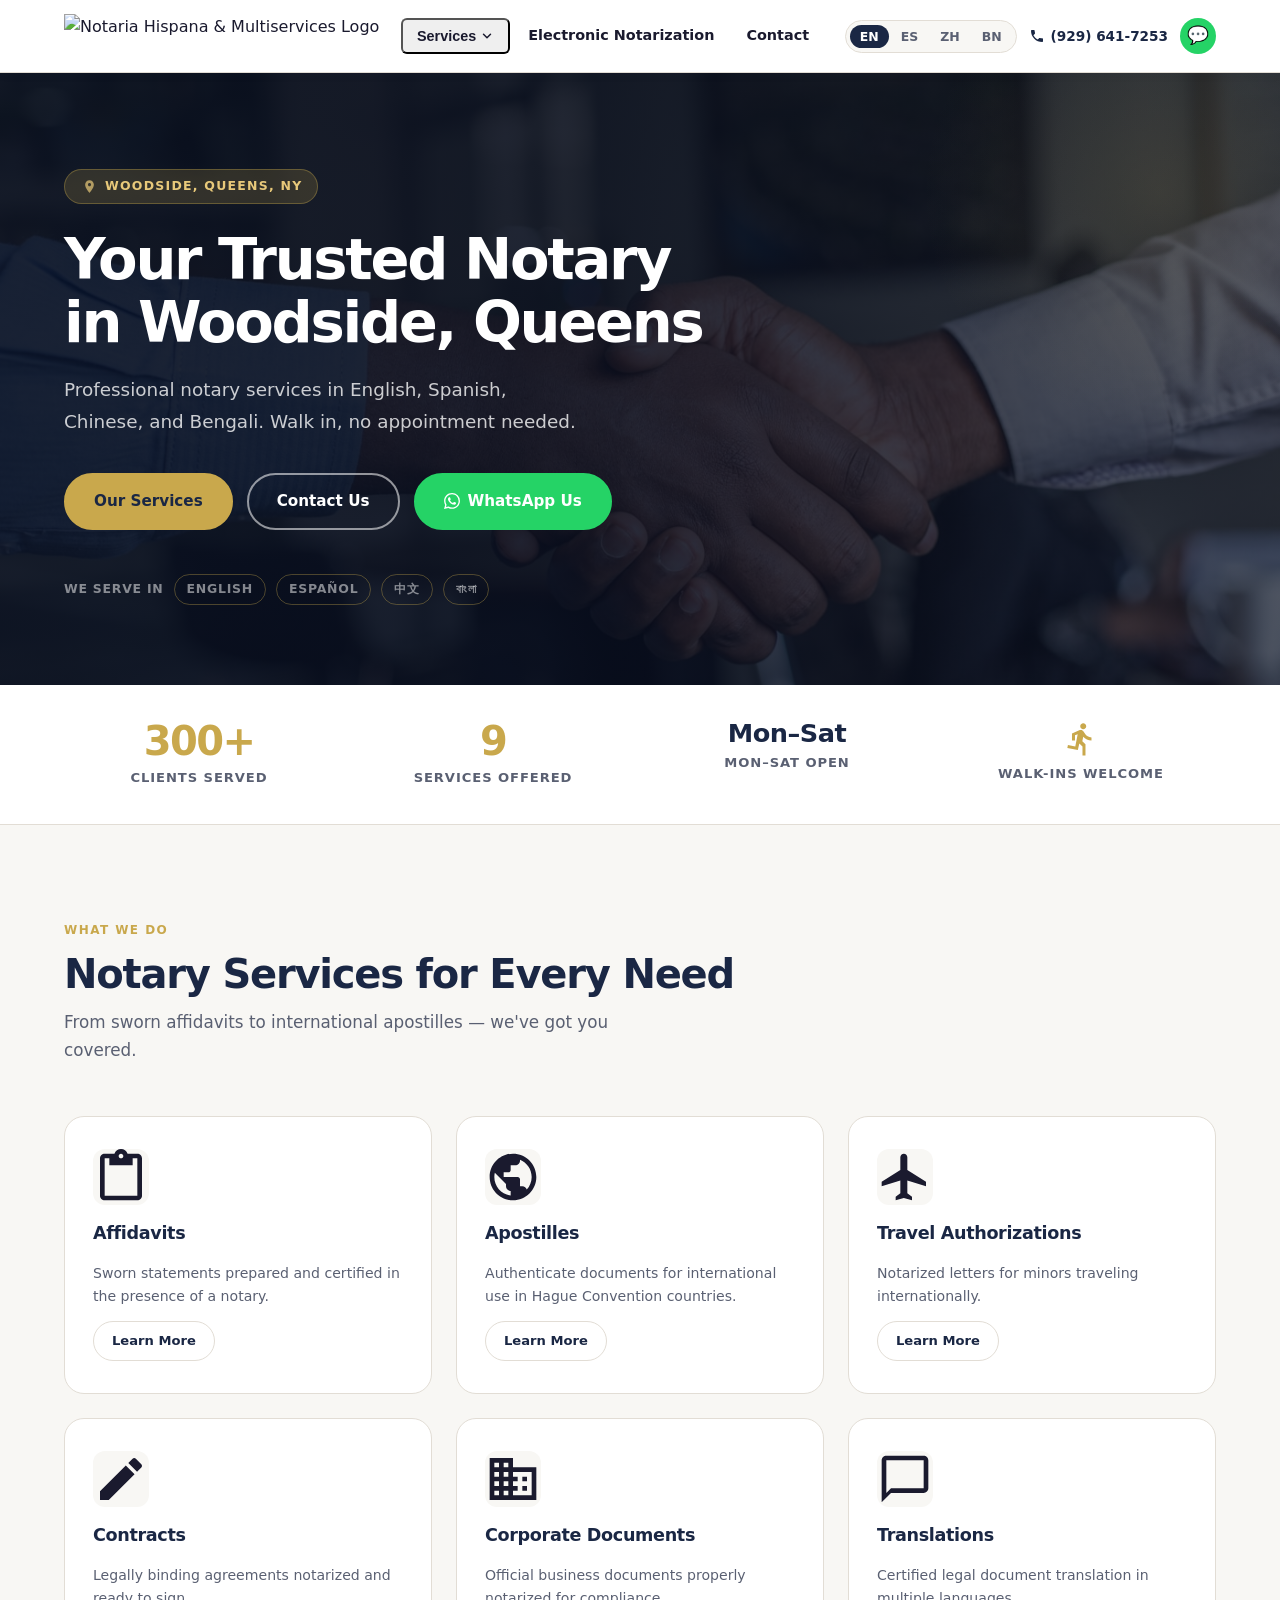
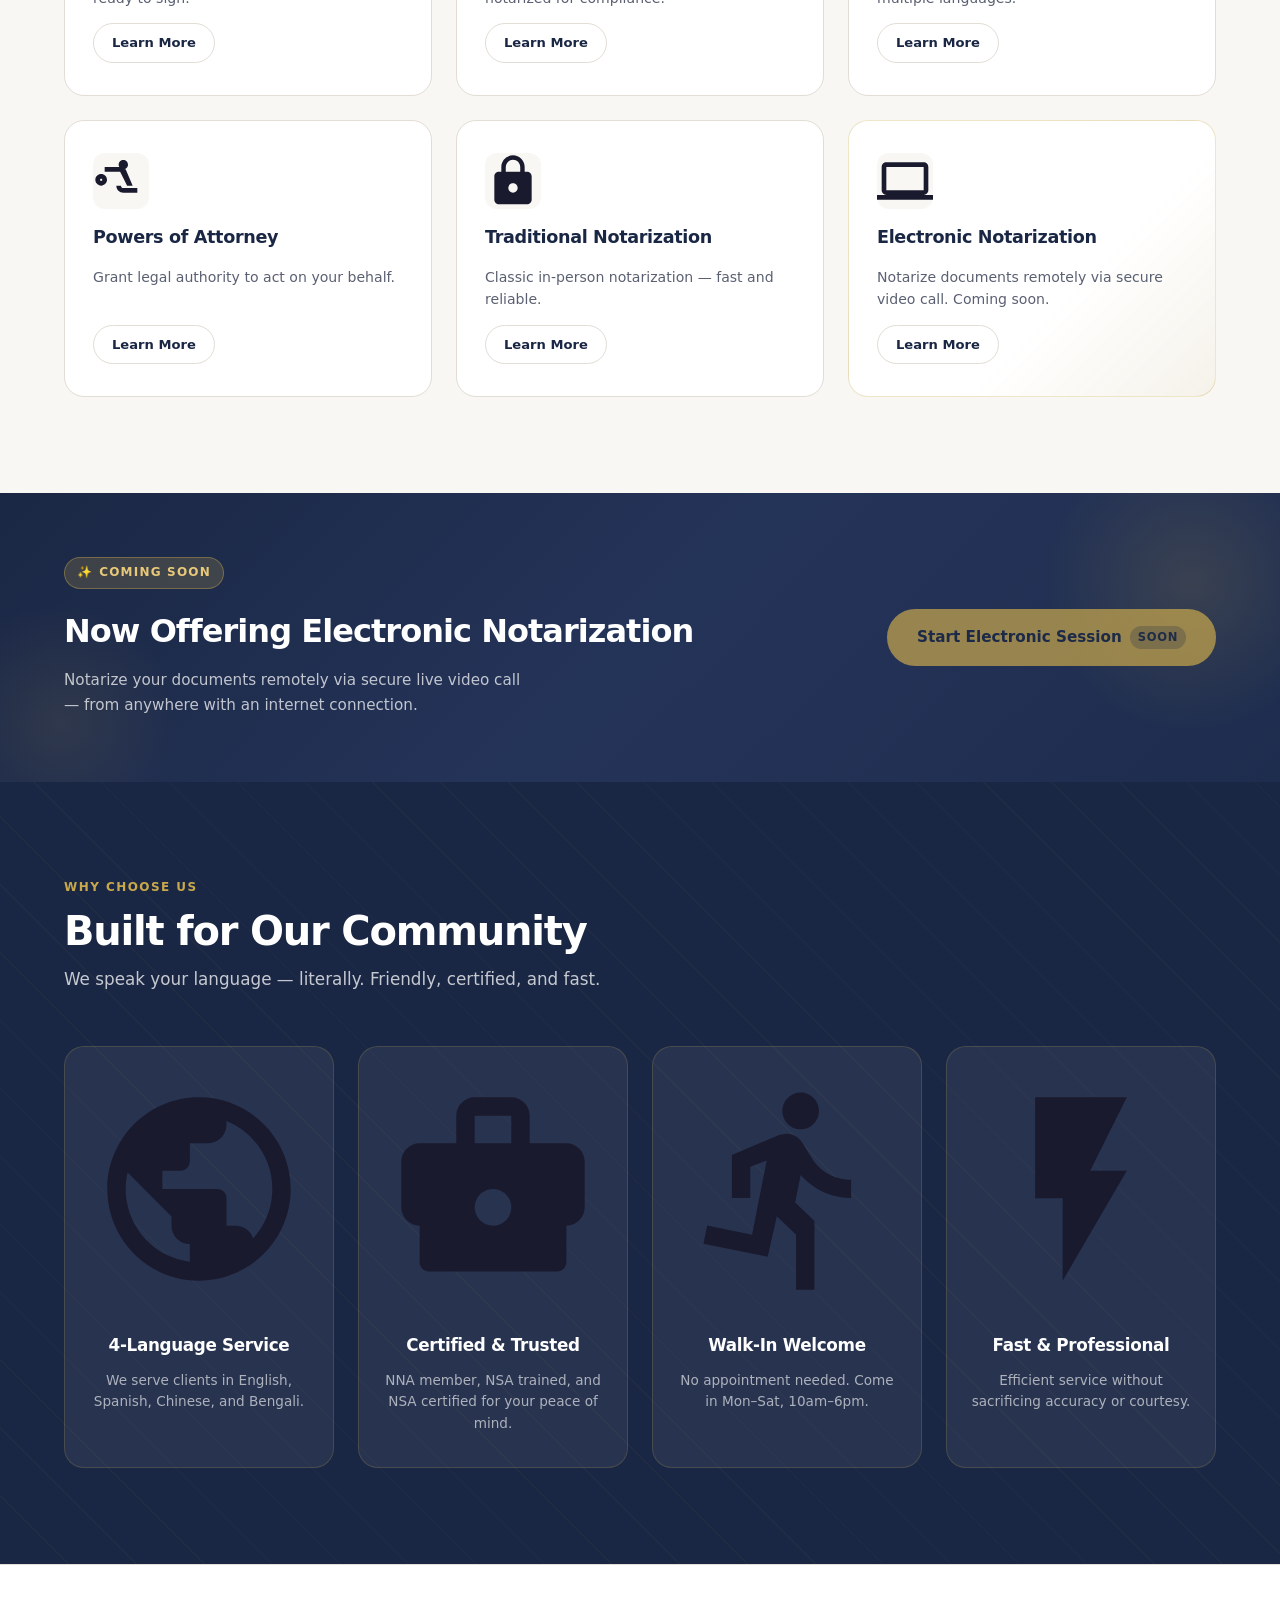
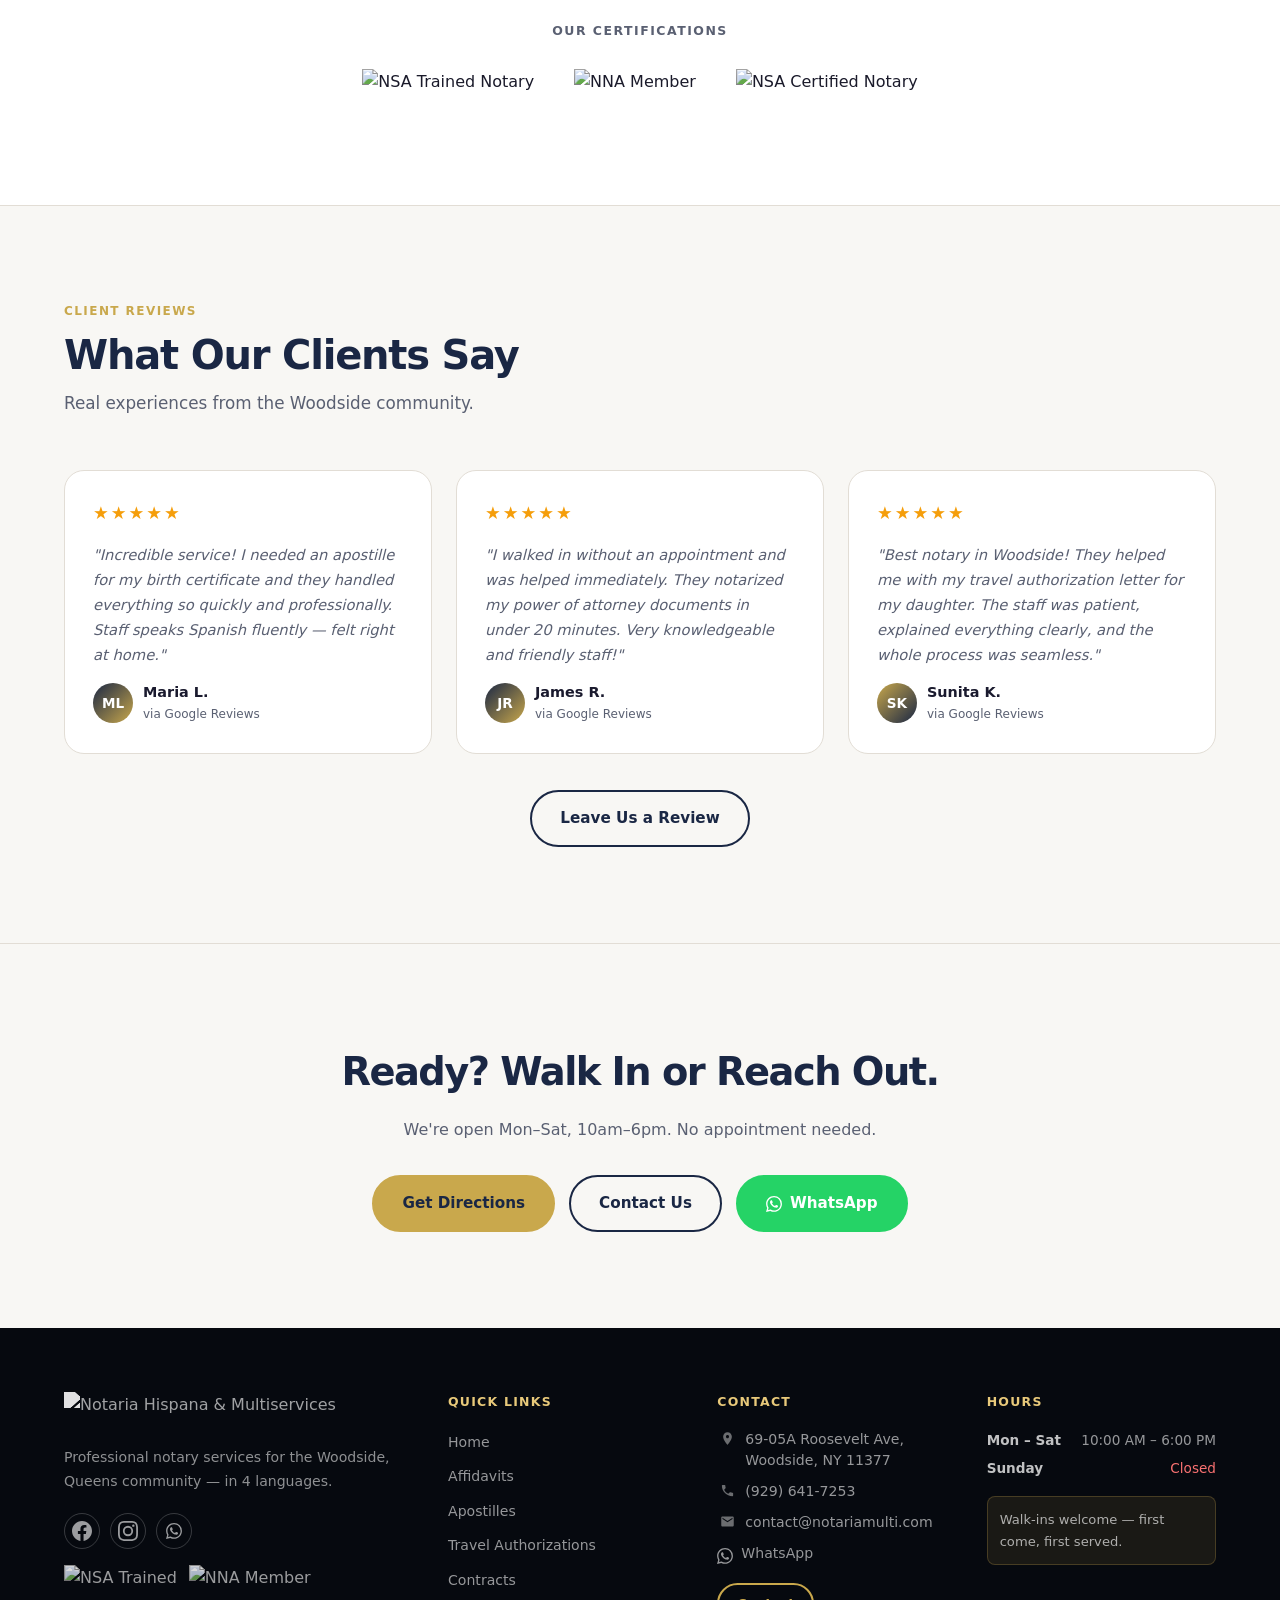
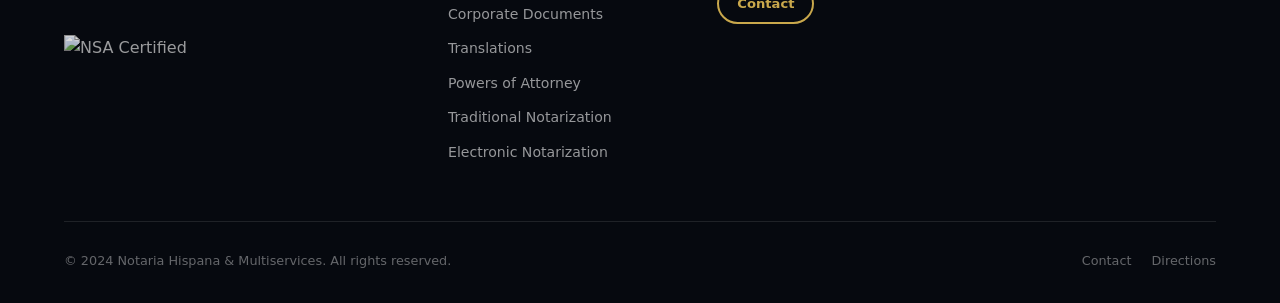
==== index.html @ 2c2aa7bf "Update: images, SVG icons, footer contrast, CTA section fix, spacing, walk-in language" ====
<!DOCTYPE html>
<html lang="en">
<head>
  <meta charset="UTF-8" />
  <meta name="viewport" content="width=device-width, initial-scale=1.0" />
  <title>Notaria Hispana & Multiservices | Notary in Woodside, Queens NY</title>
  <meta name="description" content="Professional notary services in Woodside, Queens, NY. Affidavits, apostilles, translations, powers of attorney, and more — in English, Spanish, Chinese, and Bengali. Walk in, no appointment needed." />
  <meta property="og:title" content="Notaria Hispana & Multiservices | Woodside, Queens NY" />
  <meta property="og:description" content="Professional notary services in 4 languages. Walk in Mon–Sat, 10am–6pm. 69-05A Roosevelt Ave, Woodside, NY 11377." />
  <meta property="og:type" content="website" />
  <link rel="stylesheet" href="css/main.css" />
</head>
<body>

<!-- ═══════════════════════════════════════════════════════ -->
<!-- NAVBAR                                                  -->
<!-- ═══════════════════════════════════════════════════════ -->
<header class="navbar" role="banner">
  <div class="container navbar-inner">

    <!-- Logo -->
    <a href="index.html" class="navbar-logo" aria-label="Notaria Hispana & Multiservices home">
      <img src="https://cdn.prod.website-files.com/63d81929572042ce814f7a88/63d93e8942ce27514a6a7bcb_Mesa%20de%20trabajo%201.svg"
           alt="Notaria Hispana & Multiservices Logo" loading="lazy" />
    </a>

    <!-- Desktop Nav -->
    <nav class="navbar-nav" role="navigation" aria-label="Main navigation">

      <!-- Services dropdown -->
      <div class="nav-dropdown">
        <button class="nav-link nav-dropdown-toggle" aria-haspopup="true" aria-expanded="false">
          <span data-i18n="nav_services">Services</span>
          <svg class="chevron" viewBox="0 0 24 24" fill="none" stroke="currentColor" stroke-width="2.5" stroke-linecap="round" stroke-linejoin="round">
            <polyline points="6 9 12 15 18 9"></polyline>
          </svg>
        </button>
        <div class="nav-dropdown-menu" role="menu">
          <a href="services/affidavits.html" role="menuitem"><span class="icon"><svg class="nav-icon" xmlns="http://www.w3.org/2000/svg" width="15" height="15" viewBox="0 0 24 24" fill="currentColor" aria-hidden="true"><path d="M19 2h-4.18C14.4.84 13.3 0 12 0c-1.3 0-2.4.84-2.82 2H5c-1.1 0-2 .9-2 2v16c0 1.1.9 2 2 2h14c1.1 0 2-.9 2-2V4c0-1.1-.9-2-2-2zm-7 0c.55 0 1 .45 1 1s-.45 1-1 1-1-.45-1-1 .45-1 1-1zm7 18H5V4h2v3h10V4h2v16z"/></svg></span> <span data-i18n="svc_affidavits">Affidavits</span></a>
          <a href="services/apostilles.html" role="menuitem"><span class="icon"><svg class="nav-icon" xmlns="http://www.w3.org/2000/svg" width="15" height="15" viewBox="0 0 24 24" fill="currentColor" aria-hidden="true"><path d="M12 2C6.48 2 2 6.48 2 12s4.48 10 10 10 10-4.48 10-10S17.52 2 12 2zm-1 17.93c-3.95-.49-7-3.85-7-7.93 0-.62.08-1.21.21-1.79L9 15v1c0 1.1.9 2 2 2v1.93zm6.9-2.54c-.26-.81-1-1.39-1.9-1.39h-1v-3c0-.55-.45-1-1-1H8v-2h2c.55 0 1-.45 1-1V7h2c1.1 0 2-.9 2-2v-.41c2.93 1.19 5 4.06 5 7.41 0 2.08-.8 3.97-2.1 5.39z"/></svg></span> <span data-i18n="svc_apostilles">Apostilles</span></a>
          <a href="services/travel-authorizations.html" role="menuitem"><span class="icon"><svg class="nav-icon" xmlns="http://www.w3.org/2000/svg" width="15" height="15" viewBox="0 0 24 24" fill="currentColor" aria-hidden="true"><path d="M21 16v-2l-8-5V3.5c0-.83-.67-1.5-1.5-1.5S10 2.67 10 3.5V9l-8 5v2l8-2.5V19l-2 1.5V22l3.5-1 3.5 1v-1.5L13 19v-5.5l8 2.5z"/></svg></span> <span data-i18n="svc_travel">Travel Authorizations</span></a>
          <a href="services/contracts.html" role="menuitem"><span class="icon"><svg class="nav-icon" xmlns="http://www.w3.org/2000/svg" width="15" height="15" viewBox="0 0 24 24" fill="currentColor" aria-hidden="true"><path d="M3 17.25V21h3.75L17.81 9.94l-3.75-3.75L3 17.25zM20.71 7.04c.39-.39.39-1.02 0-1.41l-2.34-2.34c-.39-.39-1.02-.39-1.41 0l-1.83 1.83 3.75 3.75 1.83-1.83z"/></svg></span> <span data-i18n="svc_contracts">Contracts</span></a>
          <a href="services/corporate-documents.html" role="menuitem"><span class="icon"><svg class="nav-icon" xmlns="http://www.w3.org/2000/svg" width="15" height="15" viewBox="0 0 24 24" fill="currentColor" aria-hidden="true"><path d="M12 7V3H2v18h20V7H12zM6 19H4v-2h2v2zm0-4H4v-2h2v2zm0-4H4V9h2v2zm0-4H4V5h2v2zm4 12H8v-2h2v2zm0-4H8v-2h2v2zm0-4H8V9h2v2zm0-4H8V5h2v2zm10 12h-8v-2h2v-2h-2v-2h2v-2h-2V9h8v10zm-2-8h-2v2h2v-2zm0 4h-2v2h2v-2z"/></svg></span> <span data-i18n="svc_corporate">Corporate Documents</span></a>
          <a href="services/translations.html" role="menuitem"><span class="icon"><svg class="nav-icon" xmlns="http://www.w3.org/2000/svg" width="15" height="15" viewBox="0 0 24 24" fill="currentColor" aria-hidden="true"><path d="M20 2H4c-1.1 0-2 .9-2 2v18l4-4h14c1.1 0 2-.9 2-2V4c0-1.1-.9-2-2-2zm0 14H6l-2 2V4h16v12z"/></svg></span> <span data-i18n="svc_translations">Translations</span></a>
          <a href="services/powers.html" role="menuitem"><span class="icon"><svg class="nav-icon" xmlns="http://www.w3.org/2000/svg" width="15" height="15" viewBox="0 0 24 24" fill="currentColor" aria-hidden="true"><path d="M17 7h-4.12l-.5-1H5v2h6.62l3 6H10c0 1.66 1.34 3 3 3h6v-2h-6c-.55 0-1-.45-1-1h5l-3-7zM3.5 9C2.12 9 1 10.12 1 11.5S2.12 14 3.5 14 6 12.88 6 11.5 4.88 9 3.5 9zm0 3c-.28 0-.5-.22-.5-.5s.22-.5.5-.5.5.22.5.5-.22.5-.5.5zM13 3c-1.1 0-2 .9-2 2s.9 2 2 2 2-.9 2-2-.9-2-2-2z"/></svg></span> <span data-i18n="svc_powers">Powers of Attorney</span></a>
          <a href="services/traditional-notarization.html" role="menuitem"><span class="icon"><svg class="nav-icon" xmlns="http://www.w3.org/2000/svg" width="15" height="15" viewBox="0 0 24 24" fill="currentColor" aria-hidden="true"><path d="M18 8h-1V6c0-2.76-2.24-5-5-5S7 3.24 7 6v2H6c-1.1 0-2 .9-2 2v10c0 1.1.9 2 2 2h12c1.1 0 2-.9 2-2V10c0-1.1-.9-2-2-2zm-6 9c-1.1 0-2-.9-2-2s.9-2 2-2 2 .9 2 2-.9 2-2 2zm3.1-9H8.9V6c0-1.71 1.39-3.1 3.1-3.1 1.71 0 3.1 1.39 3.1 3.1v2z"/></svg></span> <span data-i18n="svc_traditional">Traditional Notarization</span></a>
          <a href="services/electronic-notarization.html" role="menuitem"><span class="icon"><svg class="nav-icon" xmlns="http://www.w3.org/2000/svg" width="15" height="15" viewBox="0 0 24 24" fill="currentColor" aria-hidden="true"><path d="M20 18c1.1 0 2-.9 2-2V6c0-1.1-.9-2-2-2H4c-1.1 0-2 .9-2 2v10c0 1.1.9 2 2 2H0v2h24v-2h-4zM4 6h16v10H4V6z"/></svg></span> <span data-i18n="svc_electronic">Electronic Notarization</span></a>
        </div>
      </div>

      <a href="services/electronic-notarization.html" class="nav-link" data-i18n="nav_enotary">Electronic Notarization</a>
      <a href="contact.html" class="nav-link" data-i18n="nav_contact">Contact</a>
    </nav>

    <!-- Right side -->
    <div class="navbar-right">
      <!-- Language switcher -->
      <div class="lang-switcher" role="group" aria-label="Language selection">
        <button class="lang-btn active" data-lang="en" aria-label="English">EN</button>
        <button class="lang-btn" data-lang="es" aria-label="Español">ES</button>
        <button class="lang-btn" data-lang="zh" aria-label="中文">ZH</button>
        <button class="lang-btn" data-lang="bn" aria-label="বাংলা">BN</button>
      </div>

      <a href="tel:+19296417253" class="navbar-phone" aria-label="Call us">
        <svg class="btn-icon" xmlns="http://www.w3.org/2000/svg" width="16" height="16" viewBox="0 0 24 24" fill="currentColor" aria-hidden="true"><path d="M6.62 10.79c1.44 2.83 3.76 5.14 6.59 6.59l2.2-2.2c.27-.27.67-.36 1.02-.24 1.12.37 2.33.57 3.57.57.55 0 1 .45 1 1V20c0 .55-.45 1-1 1-9.39 0-17-7.61-17-17 0-.55.45-1 1-1h3.5c.55 0 1 .45 1 1 0 1.25.2 2.45.57 3.57.11.35.03.74-.25 1.02l-2.2 2.2z"/></svg> <span data-i18n="nav_phone">(929) 641-7253</span>
      </a>

      <a href="https://wa.me/19296417253" class="navbar-wa" target="_blank" rel="noopener noreferrer" aria-label="WhatsApp us">
        💬
      </a>
    </div>

    <!-- Hamburger (mobile) -->
    <button class="hamburger" aria-label="Open menu" aria-expanded="false">
      <span></span><span></span><span></span>
    </button>
  </div>
</header>

<!-- Mobile Nav -->
<nav class="mobile-nav" aria-label="Mobile navigation">
  <div class="mobile-nav-inner">
    <span class="mobile-nav-link" data-i18n="nav_services" style="color:var(--text-muted);font-size:.75rem;font-weight:700;letter-spacing:.1em;text-transform:uppercase;padding:12px 0 4px;border-bottom:none;">Services</span>
    <div class="mobile-nav-sub">
      <a href="services/affidavits.html"><span class="nav-icon-wrap"><svg class="nav-icon" xmlns="http://www.w3.org/2000/svg" width="15" height="15" viewBox="0 0 24 24" fill="currentColor" aria-hidden="true"><path d="M19 2h-4.18C14.4.84 13.3 0 12 0c-1.3 0-2.4.84-2.82 2H5c-1.1 0-2 .9-2 2v16c0 1.1.9 2 2 2h14c1.1 0 2-.9 2-2V4c0-1.1-.9-2-2-2zm-7 0c.55 0 1 .45 1 1s-.45 1-1 1-1-.45-1-1 .45-1 1-1zm7 18H5V4h2v3h10V4h2v16z"/></svg></span> <span data-i18n="svc_affidavits">Affidavits</span></a>
      <a href="services/apostilles.html"><span class="nav-icon-wrap"><svg class="nav-icon" xmlns="http://www.w3.org/2000/svg" width="15" height="15" viewBox="0 0 24 24" fill="currentColor" aria-hidden="true"><path d="M12 2C6.48 2 2 6.48 2 12s4.48 10 10 10 10-4.48 10-10S17.52 2 12 2zm-1 17.93c-3.95-.49-7-3.85-7-7.93 0-.62.08-1.21.21-1.79L9 15v1c0 1.1.9 2 2 2v1.93zm6.9-2.54c-.26-.81-1-1.39-1.9-1.39h-1v-3c0-.55-.45-1-1-1H8v-2h2c.55 0 1-.45 1-1V7h2c1.1 0 2-.9 2-2v-.41c2.93 1.19 5 4.06 5 7.41 0 2.08-.8 3.97-2.1 5.39z"/></svg></span> <span data-i18n="svc_apostilles">Apostilles</span></a>
      <a href="services/travel-authorizations.html"><span class="nav-icon-wrap"><svg class="nav-icon" xmlns="http://www.w3.org/2000/svg" width="15" height="15" viewBox="0 0 24 24" fill="currentColor" aria-hidden="true"><path d="M21 16v-2l-8-5V3.5c0-.83-.67-1.5-1.5-1.5S10 2.67 10 3.5V9l-8 5v2l8-2.5V19l-2 1.5V22l3.5-1 3.5 1v-1.5L13 19v-5.5l8 2.5z"/></svg></span> <span data-i18n="svc_travel">Travel Authorizations</span></a>
      <a href="services/contracts.html"><span class="nav-icon-wrap"><svg class="nav-icon" xmlns="http://www.w3.org/2000/svg" width="15" height="15" viewBox="0 0 24 24" fill="currentColor" aria-hidden="true"><path d="M3 17.25V21h3.75L17.81 9.94l-3.75-3.75L3 17.25zM20.71 7.04c.39-.39.39-1.02 0-1.41l-2.34-2.34c-.39-.39-1.02-.39-1.41 0l-1.83 1.83 3.75 3.75 1.83-1.83z"/></svg></span> <span data-i18n="svc_contracts">Contracts</span></a>
      <a href="services/corporate-documents.html"><span class="nav-icon-wrap"><svg class="nav-icon" xmlns="http://www.w3.org/2000/svg" width="15" height="15" viewBox="0 0 24 24" fill="currentColor" aria-hidden="true"><path d="M12 7V3H2v18h20V7H12zM6 19H4v-2h2v2zm0-4H4v-2h2v2zm0-4H4V9h2v2zm0-4H4V5h2v2zm4 12H8v-2h2v2zm0-4H8v-2h2v2zm0-4H8V9h2v2zm0-4H8V5h2v2zm10 12h-8v-2h2v-2h-2v-2h2v-2h-2V9h8v10zm-2-8h-2v2h2v-2zm0 4h-2v2h2v-2z"/></svg></span> <span data-i18n="svc_corporate">Corporate Documents</span></a>
      <a href="services/translations.html"><span class="nav-icon-wrap"><svg class="nav-icon" xmlns="http://www.w3.org/2000/svg" width="15" height="15" viewBox="0 0 24 24" fill="currentColor" aria-hidden="true"><path d="M20 2H4c-1.1 0-2 .9-2 2v18l4-4h14c1.1 0 2-.9 2-2V4c0-1.1-.9-2-2-2zm0 14H6l-2 2V4h16v12z"/></svg></span> <span data-i18n="svc_translations">Translations</span></a>
      <a href="services/powers.html"><span class="nav-icon-wrap"><svg class="nav-icon" xmlns="http://www.w3.org/2000/svg" width="15" height="15" viewBox="0 0 24 24" fill="currentColor" aria-hidden="true"><path d="M17 7h-4.12l-.5-1H5v2h6.62l3 6H10c0 1.66 1.34 3 3 3h6v-2h-6c-.55 0-1-.45-1-1h5l-3-7zM3.5 9C2.12 9 1 10.12 1 11.5S2.12 14 3.5 14 6 12.88 6 11.5 4.88 9 3.5 9zm0 3c-.28 0-.5-.22-.5-.5s.22-.5.5-.5.5.22.5.5-.22.5-.5.5zM13 3c-1.1 0-2 .9-2 2s.9 2 2 2 2-.9 2-2-.9-2-2-2z"/></svg></span> <span data-i18n="svc_powers">Powers of Attorney</span></a>
      <a href="services/traditional-notarization.html"><span class="nav-icon-wrap"><svg class="nav-icon" xmlns="http://www.w3.org/2000/svg" width="15" height="15" viewBox="0 0 24 24" fill="currentColor" aria-hidden="true"><path d="M18 8h-1V6c0-2.76-2.24-5-5-5S7 3.24 7 6v2H6c-1.1 0-2 .9-2 2v10c0 1.1.9 2 2 2h12c1.1 0 2-.9 2-2V10c0-1.1-.9-2-2-2zm-6 9c-1.1 0-2-.9-2-2s.9-2 2-2 2 .9 2 2-.9 2-2 2zm3.1-9H8.9V6c0-1.71 1.39-3.1 3.1-3.1 1.71 0 3.1 1.39 3.1 3.1v2z"/></svg></span> <span data-i18n="svc_traditional">Traditional Notarization</span></a>
      <a href="services/electronic-notarization.html"><span class="nav-icon-wrap"><svg class="nav-icon" xmlns="http://www.w3.org/2000/svg" width="15" height="15" viewBox="0 0 24 24" fill="currentColor" aria-hidden="true"><path d="M20 18c1.1 0 2-.9 2-2V6c0-1.1-.9-2-2-2H4c-1.1 0-2 .9-2 2v10c0 1.1.9 2 2 2H0v2h24v-2h-4zM4 6h16v10H4V6z"/></svg></span> <span data-i18n="svc_electronic">Electronic Notarization</span></a>
    </div>
    <a href="contact.html" class="mobile-nav-link" data-i18n="nav_contact">Contact</a>

    <!-- Mobile language switcher -->
    <div class="mobile-lang-row">
      <button class="lang-btn active" data-lang="en">EN</button>
      <button class="lang-btn" data-lang="es">ES</button>
      <button class="lang-btn" data-lang="zh">ZH</button>
      <button class="lang-btn" data-lang="bn">BN</button>
    </div>

    <div class="mobile-contact-row">
      <a href="tel:+19296417253" class="btn btn-outline-navy" style="font-size:.85rem;padding:10px 18px;"><svg class="btn-icon" xmlns="http://www.w3.org/2000/svg" width="16" height="16" viewBox="0 0 24 24" fill="currentColor" aria-hidden="true"><path d="M6.62 10.79c1.44 2.83 3.76 5.14 6.59 6.59l2.2-2.2c.27-.27.67-.36 1.02-.24 1.12.37 2.33.57 3.57.57.55 0 1 .45 1 1V20c0 .55-.45 1-1 1-9.39 0-17-7.61-17-17 0-.55.45-1 1-1h3.5c.55 0 1 .45 1 1 0 1.25.2 2.45.57 3.57.11.35.03.74-.25 1.02l-2.2 2.2z"/></svg> (929) 641-7253</a>
      <a href="https://wa.me/19296417253" class="btn btn-whatsapp" style="font-size:.85rem;padding:10px 18px;" target="_blank" rel="noopener noreferrer"><svg class="btn-icon" xmlns="http://www.w3.org/2000/svg" width="16" height="16" viewBox="0 0 24 24" fill="currentColor" aria-hidden="true"><path d="M17.472 14.382c-.297-.149-1.758-.867-2.03-.967-.273-.099-.471-.148-.67.15-.197.297-.767.966-.94 1.164-.173.199-.347.223-.644.075-.297-.15-1.255-.463-2.39-1.475-.883-.788-1.48-1.761-1.653-2.059-.173-.297-.018-.458.13-.606.134-.133.298-.347.446-.52.149-.174.198-.298.298-.497.099-.198.05-.371-.025-.52-.075-.149-.669-1.612-.916-2.207-.242-.579-.487-.5-.669-.51-.173-.008-.371-.01-.57-.01-.198 0-.52.074-.792.372-.272.297-1.04 1.016-1.04 2.479 0 1.462 1.065 2.875 1.213 3.074.149.198 2.096 3.2 5.077 4.487.709.306 1.262.489 1.694.625.712.227 1.36.195 1.871.118.571-.085 1.758-.719 2.006-1.413.248-.694.248-1.289.173-1.413-.074-.124-.272-.198-.57-.347m-5.421 7.403h-.004a9.87 9.87 0 01-5.031-1.378l-.361-.214-3.741.982.998-3.648-.235-.374a9.86 9.86 0 01-1.51-5.26c.001-5.45 4.436-9.884 9.888-9.884 2.64 0 5.122 1.03 6.988 2.898a9.825 9.825 0 012.893 6.994c-.003 5.45-4.437 9.884-9.885 9.884m8.413-18.297A11.815 11.815 0 0012.05 0C5.495 0 .16 5.335.157 11.892c0 2.096.547 4.142 1.588 5.945L.057 24l6.305-1.654a11.882 11.882 0 005.683 1.448h.005c6.554 0 11.89-5.335 11.893-11.893a11.821 11.821 0 00-3.48-8.413z"/></svg> WhatsApp</a>
    </div>
  </div>
</nav>

<!-- ═══════════════════════════════════════════════════════ -->
<!-- HERO                                                     -->
<!-- ═══════════════════════════════════════════════════════ -->
<section class="hero" aria-label="Hero">
  <div class="container">
    <div class="hero-inner">
      <div class="hero-badge">
        <span class="footer-icon-wrap"><svg class="footer-icon" xmlns="http://www.w3.org/2000/svg" width="16" height="16" viewBox="0 0 24 24" fill="currentColor" aria-hidden="true"><path d="M12 2C8.13 2 5 5.13 5 9c0 5.25 7 13 7 13s7-7.75 7-13c0-3.87-3.13-7-7-7zm0 9.5c-1.38 0-2.5-1.12-2.5-2.5s1.12-2.5 2.5-2.5 2.5 1.12 2.5 2.5-1.12 2.5-2.5 2.5z"/></svg></span>
        <span data-i18n="hero_badge">Woodside, Queens, NY</span>
      </div>

      <h1 class="hero-title" data-i18n="hero_title">
        Your Trusted Notary in <span>Woodside, Queens</span>
      </h1>

      <p class="hero-sub" data-i18n="hero_sub">
        Professional notary services in English, Spanish, Chinese, and Bengali. Walk in, no appointment needed.
      </p>

      <div class="hero-ctas">
        <a href="#services" class="btn btn-primary" data-i18n="hero_cta_services">Our Services</a>
        <a href="contact.html" class="btn btn-outline" data-i18n="hero_cta_contact">Contact Us</a>
        <a href="https://wa.me/19296417253" class="btn btn-whatsapp" target="_blank" rel="noopener noreferrer">
          <svg class="btn-icon" xmlns="http://www.w3.org/2000/svg" width="16" height="16" viewBox="0 0 24 24" fill="currentColor" aria-hidden="true"><path d="M17.472 14.382c-.297-.149-1.758-.867-2.03-.967-.273-.099-.471-.148-.67.15-.197.297-.767.966-.94 1.164-.173.199-.347.223-.644.075-.297-.15-1.255-.463-2.39-1.475-.883-.788-1.48-1.761-1.653-2.059-.173-.297-.018-.458.13-.606.134-.133.298-.347.446-.52.149-.174.198-.298.298-.497.099-.198.05-.371-.025-.52-.075-.149-.669-1.612-.916-2.207-.242-.579-.487-.5-.669-.51-.173-.008-.371-.01-.57-.01-.198 0-.52.074-.792.372-.272.297-1.04 1.016-1.04 2.479 0 1.462 1.065 2.875 1.213 3.074.149.198 2.096 3.2 5.077 4.487.709.306 1.262.489 1.694.625.712.227 1.36.195 1.871.118.571-.085 1.758-.719 2.006-1.413.248-.694.248-1.289.173-1.413-.074-.124-.272-.198-.57-.347m-5.421 7.403h-.004a9.87 9.87 0 01-5.031-1.378l-.361-.214-3.741.982.998-3.648-.235-.374a9.86 9.86 0 01-1.51-5.26c.001-5.45 4.436-9.884 9.888-9.884 2.64 0 5.122 1.03 6.988 2.898a9.825 9.825 0 012.893 6.994c-.003 5.45-4.437 9.884-9.885 9.884m8.413-18.297A11.815 11.815 0 0012.05 0C5.495 0 .16 5.335.157 11.892c0 2.096.547 4.142 1.588 5.945L.057 24l6.305-1.654a11.882 11.882 0 005.683 1.448h.005c6.554 0 11.89-5.335 11.893-11.893a11.821 11.821 0 00-3.48-8.413z"/></svg> WhatsApp Us
        </a>
      </div>

      <div class="hero-languages">
        <span data-i18n="hero_languages_label">We serve in</span>
        <span class="lang-pill">English</span>
        <span class="lang-pill">Español</span>
        <span class="lang-pill">中文</span>
        <span class="lang-pill">বাংলা</span>
      </div>
    </div>
  </div>
</section>

<!-- ═══════════════════════════════════════════════════════ -->
<!-- STATS BAR                                               -->
<!-- ═══════════════════════════════════════════════════════ -->
<section class="stats-bar" aria-label="Statistics">
  <div class="container">
    <div class="stats-grid">
      <div class="stat-item fade-in">
        <div class="stat-number">
          <span data-counter="300" data-suffix="+">300+</span>
        </div>
        <div class="stat-label" data-i18n="stat_clients">Clients Served</div>
      </div>
      <div class="stat-item fade-in fade-in-delay-1">
        <div class="stat-number">
          <span data-counter="9" data-suffix="">9</span>
        </div>
        <div class="stat-label" data-i18n="stat_services">Services Offered</div>
      </div>
      <div class="stat-item fade-in fade-in-delay-2">
        <div class="stat-number" style="font-size:1.6rem;letter-spacing:-.02em;">Mon–Sat</div>
        <div class="stat-label" data-i18n="stat_hours">Mon–Sat Open</div>
      </div>
      <div class="stat-item fade-in fade-in-delay-3">
        <div class="stat-number stat-icon"><svg class="card-icon-svg" xmlns="http://www.w3.org/2000/svg" viewBox="0 0 24 24" fill="currentColor" aria-hidden="true" width="28" height="28"><path d="M13.49 5.48c1.1 0 2-.9 2-2s-.9-2-2-2-2 .9-2 2 .9 2 2 2zm-3.6 13.9l1-4.4 2.1 2v6h2v-7.5l-2.1-2 .6-3c1.3 1.5 3.3 2.5 5.5 2.5v-2c-1.9 0-3.5-1-4.3-2.4l-1-1.6c-.4-.6-1-1-1.7-1-.3 0-.5.1-.8.1l-5.2 2.2v4.7h2v-3.4l1.8-.7-1.6 8.1-4.9-1-.4 2 7 1.4z"/></svg></div>
        <div class="stat-label" data-i18n="stat_walkin">Walk-Ins Welcome</div>
      </div>
    </div>
  </div>
</section>

<!-- ═══════════════════════════════════════════════════════ -->
<!-- SERVICES GRID                                           -->
<!-- ═══════════════════════════════════════════════════════ -->
<section class="services-section" id="services" aria-label="Services">
  <div class="container">
    <div class="section-header fade-in">
      <p class="section-label" data-i18n="services_label">What We Do</p>
      <h2 class="section-title" data-i18n="services_title">Notary Services for Every Need</h2>
      <p class="section-sub" data-i18n="services_sub">From sworn affidavits to international apostilles — we've got you covered.</p>
    </div>

    <div class="services-grid">
      <!-- Affidavits -->
      <article class="service-card fade-in">
        <div class="service-card-icon" aria-hidden="true"><svg class="card-icon-svg" xmlns="http://www.w3.org/2000/svg" viewBox="0 0 24 24" fill="currentColor" aria-hidden="true"><path d="M19 2h-4.18C14.4.84 13.3 0 12 0c-1.3 0-2.4.84-2.82 2H5c-1.1 0-2 .9-2 2v16c0 1.1.9 2 2 2h14c1.1 0 2-.9 2-2V4c0-1.1-.9-2-2-2zm-7 0c.55 0 1 .45 1 1s-.45 1-1 1-1-.45-1-1 .45-1 1-1zm7 18H5V4h2v3h10V4h2v16z"/></svg></div>
        <h3 data-i18n="svc_affidavits">Affidavits</h3>
        <p data-i18n="svc_affidavits_desc">Sworn statements prepared and certified in the presence of a notary.</p>
        <a href="services/affidavits.html" class="btn-learn" data-i18n="learn_more">Learn More →</a>
      </article>

      <!-- Apostilles -->
      <article class="service-card fade-in fade-in-delay-1">
        <div class="service-card-icon" aria-hidden="true"><svg class="card-icon-svg" xmlns="http://www.w3.org/2000/svg" viewBox="0 0 24 24" fill="currentColor" aria-hidden="true"><path d="M12 2C6.48 2 2 6.48 2 12s4.48 10 10 10 10-4.48 10-10S17.52 2 12 2zm-1 17.93c-3.95-.49-7-3.85-7-7.93 0-.62.08-1.21.21-1.79L9 15v1c0 1.1.9 2 2 2v1.93zm6.9-2.54c-.26-.81-1-1.39-1.9-1.39h-1v-3c0-.55-.45-1-1-1H8v-2h2c.55 0 1-.45 1-1V7h2c1.1 0 2-.9 2-2v-.41c2.93 1.19 5 4.06 5 7.41 0 2.08-.8 3.97-2.1 5.39z"/></svg></div>
        <h3 data-i18n="svc_apostilles">Apostilles</h3>
        <p data-i18n="svc_apostilles_desc">Authenticate documents for international use in Hague Convention countries.</p>
        <a href="services/apostilles.html" class="btn-learn" data-i18n="learn_more">Learn More →</a>
      </article>

      <!-- Travel Authorizations -->
      <article class="service-card fade-in fade-in-delay-2">
        <div class="service-card-icon" aria-hidden="true"><svg class="card-icon-svg" xmlns="http://www.w3.org/2000/svg" viewBox="0 0 24 24" fill="currentColor" aria-hidden="true"><path d="M21 16v-2l-8-5V3.5c0-.83-.67-1.5-1.5-1.5S10 2.67 10 3.5V9l-8 5v2l8-2.5V19l-2 1.5V22l3.5-1 3.5 1v-1.5L13 19v-5.5l8 2.5z"/></svg></div>
        <h3 data-i18n="svc_travel">Travel Authorizations</h3>
        <p data-i18n="svc_travel_desc">Notarized letters for minors traveling internationally.</p>
        <a href="services/travel-authorizations.html" class="btn-learn" data-i18n="learn_more">Learn More →</a>
      </article>

      <!-- Contracts -->
      <article class="service-card fade-in">
        <div class="service-card-icon" aria-hidden="true"><svg class="card-icon-svg" xmlns="http://www.w3.org/2000/svg" viewBox="0 0 24 24" fill="currentColor" aria-hidden="true"><path d="M3 17.25V21h3.75L17.81 9.94l-3.75-3.75L3 17.25zM20.71 7.04c.39-.39.39-1.02 0-1.41l-2.34-2.34c-.39-.39-1.02-.39-1.41 0l-1.83 1.83 3.75 3.75 1.83-1.83z"/></svg></div>
        <h3 data-i18n="svc_contracts">Contracts</h3>
        <p data-i18n="svc_contracts_desc">Legally binding agreements notarized and ready to sign.</p>
        <a href="services/contracts.html" class="btn-learn" data-i18n="learn_more">Learn More →</a>
      </article>

      <!-- Corporate Documents -->
      <article class="service-card fade-in fade-in-delay-1">
        <div class="service-card-icon" aria-hidden="true"><svg class="card-icon-svg" xmlns="http://www.w3.org/2000/svg" viewBox="0 0 24 24" fill="currentColor" aria-hidden="true"><path d="M12 7V3H2v18h20V7H12zM6 19H4v-2h2v2zm0-4H4v-2h2v2zm0-4H4V9h2v2zm0-4H4V5h2v2zm4 12H8v-2h2v2zm0-4H8v-2h2v2zm0-4H8V9h2v2zm0-4H8V5h2v2zm10 12h-8v-2h2v-2h-2v-2h2v-2h-2V9h8v10zm-2-8h-2v2h2v-2zm0 4h-2v2h2v-2z"/></svg></div>
        <h3 data-i18n="svc_corporate">Corporate Documents</h3>
        <p data-i18n="svc_corporate_desc">Official business documents properly notarized for compliance.</p>
        <a href="services/corporate-documents.html" class="btn-learn" data-i18n="learn_more">Learn More →</a>
      </article>

      <!-- Translations -->
      <article class="service-card fade-in fade-in-delay-2">
        <div class="service-card-icon" aria-hidden="true"><svg class="card-icon-svg" xmlns="http://www.w3.org/2000/svg" viewBox="0 0 24 24" fill="currentColor" aria-hidden="true"><path d="M20 2H4c-1.1 0-2 .9-2 2v18l4-4h14c1.1 0 2-.9 2-2V4c0-1.1-.9-2-2-2zm0 14H6l-2 2V4h16v12z"/></svg></div>
        <h3 data-i18n="svc_translations">Translations</h3>
        <p data-i18n="svc_translations_desc">Certified legal document translation in multiple languages.</p>
        <a href="services/translations.html" class="btn-learn" data-i18n="learn_more">Learn More →</a>
      </article>

      <!-- Powers of Attorney -->
      <article class="service-card fade-in">
        <div class="service-card-icon" aria-hidden="true"><svg class="card-icon-svg" xmlns="http://www.w3.org/2000/svg" viewBox="0 0 24 24" fill="currentColor" aria-hidden="true"><path d="M17 7h-4.12l-.5-1H5v2h6.62l3 6H10c0 1.66 1.34 3 3 3h6v-2h-6c-.55 0-1-.45-1-1h5l-3-7zM3.5 9C2.12 9 1 10.12 1 11.5S2.12 14 3.5 14 6 12.88 6 11.5 4.88 9 3.5 9zm0 3c-.28 0-.5-.22-.5-.5s.22-.5.5-.5.5.22.5.5-.22.5-.5.5zM13 3c-1.1 0-2 .9-2 2s.9 2 2 2 2-.9 2-2-.9-2-2-2z"/></svg></div>
        <h3 data-i18n="svc_powers">Powers of Attorney</h3>
        <p data-i18n="svc_powers_desc">Grant legal authority to act on your behalf.</p>
        <a href="services/powers.html" class="btn-learn" data-i18n="learn_more">Learn More →</a>
      </article>

      <!-- Traditional Notarization -->
      <article class="service-card fade-in fade-in-delay-1">
        <div class="service-card-icon" aria-hidden="true"><svg class="card-icon-svg" xmlns="http://www.w3.org/2000/svg" viewBox="0 0 24 24" fill="currentColor" aria-hidden="true"><path d="M18 8h-1V6c0-2.76-2.24-5-5-5S7 3.24 7 6v2H6c-1.1 0-2 .9-2 2v10c0 1.1.9 2 2 2h12c1.1 0 2-.9 2-2V10c0-1.1-.9-2-2-2zm-6 9c-1.1 0-2-.9-2-2s.9-2 2-2 2 .9 2 2-.9 2-2 2zm3.1-9H8.9V6c0-1.71 1.39-3.1 3.1-3.1 1.71 0 3.1 1.39 3.1 3.1v2z"/></svg></div>
        <h3 data-i18n="svc_traditional">Traditional Notarization</h3>
        <p data-i18n="svc_traditional_desc">Classic in-person notarization — fast and reliable.</p>
        <a href="services/traditional-notarization.html" class="btn-learn" data-i18n="learn_more">Learn More →</a>
      </article>

      <!-- Electronic Notarization -->
      <article class="service-card fade-in fade-in-delay-2" style="border-color:rgba(201,168,76,.3);background:linear-gradient(135deg,#fff 60%,rgba(201,168,76,.06));">
        <div class="service-card-icon" aria-hidden="true"><svg class="card-icon-svg" xmlns="http://www.w3.org/2000/svg" viewBox="0 0 24 24" fill="currentColor" aria-hidden="true"><path d="M20 18c1.1 0 2-.9 2-2V6c0-1.1-.9-2-2-2H4c-1.1 0-2 .9-2 2v10c0 1.1.9 2 2 2H0v2h24v-2h-4zM4 6h16v10H4V6z"/></svg></div>
        <h3 data-i18n="svc_electronic">Electronic Notarization</h3>
        <p data-i18n="svc_electronic_desc">Notarize documents remotely via secure video call. Coming soon.</p>
        <a href="services/electronic-notarization.html" class="btn-learn" data-i18n="learn_more">Learn More →</a>
      </article>
    </div>
  </div>
</section>

<!-- ═══════════════════════════════════════════════════════ -->
<!-- ELECTRONIC NOTARIZATION BANNER                          -->
<!-- ═══════════════════════════════════════════════════════ -->
<section class="enotary-banner" aria-label="Electronic Notarization">
  <div class="container">
    <div class="enotary-inner">
      <div class="enotary-text fade-in">
        <div class="badge-coming-soon">
          <span>✨</span>
          <span data-i18n="enotary_badge">Coming Soon</span>
        </div>
        <h2 data-i18n="enotary_title">Now Offering Electronic Notarization</h2>
        <p data-i18n="enotary_sub">Notarize your documents remotely via secure live video call — from anywhere with an internet connection.</p>
      </div>
      <div class="enotary-cta fade-in fade-in-delay-1">
        <!-- Button intentionally disabled until BlueNotary approval -->
        <a href="services/electronic-notarization.html" class="btn btn-coming-soon btn-primary">
          <span data-i18n="enotary_btn">Start Electronic Session</span>
          <span style="background:rgba(26,39,68,.25);padding:2px 8px;border-radius:50px;font-size:.72rem;font-weight:700;letter-spacing:.06em;">SOON</span>
        </a>
      </div>
    </div>
  </div>
</section>

<!-- ═══════════════════════════════════════════════════════ -->
<!-- WHY CHOOSE US                                           -->
<!-- ═══════════════════════════════════════════════════════ -->
<section class="why-section" aria-label="Why choose us">
  <div class="container">
    <div class="fade-in" style="position:relative;z-index:1;">
      <p class="section-label" data-i18n="why_label">Why Choose Us</p>
      <h2 class="section-title light" data-i18n="why_title">Built for Our Community</h2>
      <p class="section-sub light" data-i18n="why_sub">We speak your language — literally. Friendly, certified, and fast.</p>
    </div>

    <div class="why-grid">
      <div class="why-card fade-in">
        <span class="why-icon" aria-hidden="true"><svg class="why-icon-svg" xmlns="http://www.w3.org/2000/svg" viewBox="0 0 24 24" fill="currentColor"><path d="M12 2C6.48 2 2 6.48 2 12s4.48 10 10 10 10-4.48 10-10S17.52 2 12 2zm-1 17.93c-3.95-.49-7-3.85-7-7.93 0-.62.08-1.21.21-1.79L9 15v1c0 1.1.9 2 2 2v1.93zm6.9-2.54c-.26-.81-1-1.39-1.9-1.39h-1v-3c0-.55-.45-1-1-1H8v-2h2c.55 0 1-.45 1-1V7h2c1.1 0 2-.9 2-2v-.41c2.93 1.19 5 4.06 5 7.41 0 2.08-.8 3.97-2.1 5.39z"/></svg></span>
        <h3 data-i18n="why_bilingual_title">4-Language Service</h3>
        <p data-i18n="why_bilingual_desc">We serve clients in English, Spanish, Chinese, and Bengali.</p>
      </div>
      <div class="why-card fade-in fade-in-delay-1">
        <span class="why-icon" aria-hidden="true"><svg class="why-icon-svg" xmlns="http://www.w3.org/2000/svg" viewBox="0 0 24 24" fill="currentColor"><path d="M20 7h-4V4c0-1.1-.9-2-2-2h-4c-1.1 0-2 .9-2 2v3H4c-1.1 0-2 .9-2 2v5c0 1.1.9 2 2 2v4c0 .55.45 1 1 1h14c.55 0 1-.45 1-1v-4c1.1 0 2-.9 2-2V9c0-1.1-.9-2-2-2zm-8 9c-1.1 0-2-.9-2-2s.9-2 2-2 2 .9 2 2-.9 2-2 2zm2-9h-4V4h4v3z"/></svg></span>
        <h3 data-i18n="why_certified_title">Certified & Trusted</h3>
        <p data-i18n="why_certified_desc">NNA member, NSA trained, and NSA certified for your peace of mind.</p>
      </div>
      <div class="why-card fade-in fade-in-delay-2">
        <span class="why-icon" aria-hidden="true"><svg class="why-icon-svg" xmlns="http://www.w3.org/2000/svg" viewBox="0 0 24 24" fill="currentColor"><path d="M13.49 5.48c1.1 0 2-.9 2-2s-.9-2-2-2-2 .9-2 2 .9 2 2 2zm-3.6 13.9l1-4.4 2.1 2v6h2v-7.5l-2.1-2 .6-3c1.3 1.5 3.3 2.5 5.5 2.5v-2c-1.9 0-3.5-1-4.3-2.4l-1-1.6c-.4-.6-1-1-1.7-1-.3 0-.5.1-.8.1l-5.2 2.2v4.7h2v-3.4l1.8-.7-1.6 8.1-4.9-1-.4 2 7 1.4z"/></svg></span>
        <h3 data-i18n="why_walkin_title">Walk-In Welcome</h3>
        <p data-i18n="why_walkin_desc">No appointment needed. Come in Mon–Sat, 10am–6pm.</p>
      </div>
      <div class="why-card fade-in fade-in-delay-3">
        <span class="why-icon" aria-hidden="true"><svg class="why-icon-svg" xmlns="http://www.w3.org/2000/svg" viewBox="0 0 24 24" fill="currentColor"><path d="M7 2v11h3v9l7-12h-4l4-8z"/></svg></span>
        <h3 data-i18n="why_fast_title">Fast & Professional</h3>
        <p data-i18n="why_fast_desc">Efficient service without sacrificing accuracy or courtesy.</p>
      </div>
    </div>
  </div>
</section>

<!-- ═══════════════════════════════════════════════════════ -->
<!-- TRUST BADGES                                            -->
<!-- ═══════════════════════════════════════════════════════ -->
<section class="trust-section" aria-label="Certifications and trust badges">
  <div class="container">
    <div class="trust-inner fade-in">
      <p data-i18n="trust_label">Our Certifications</p>
      <div class="trust-badges">
        <div class="trust-badge">
          <img src="https://cdn.prod.website-files.com/63d81929572042ce814f7a88/65b90f90956b633c1d0f5455_NSA%20TRAINED%20LOGO.png"
               alt="NSA Trained Notary" loading="lazy" />
        </div>
        <div class="trust-badge">
          <img src="https://cdn.prod.website-files.com/63d81929572042ce814f7a88/65b90f9088ab7d078bc10384_NNA%20MEMBER%20LOGO.png"
               alt="NNA Member" loading="lazy" />
        </div>
        <div class="trust-badge">
          <img src="https://cdn.prod.website-files.com/63d81929572042ce814f7a88/65b90f90baeb579387008061_NSA%20CERT.%20LOGO.png"
               alt="NSA Certified Notary" loading="lazy" />
        </div>
      </div>
    </div>
  </div>
</section>

<!-- ═══════════════════════════════════════════════════════ -->
<!-- GOOGLE REVIEWS                                          -->
<!-- ═══════════════════════════════════════════════════════ -->
<section class="reviews-section" aria-label="Client reviews">
  <div class="container">
    <div class="section-header fade-in">
      <p class="section-label" data-i18n="reviews_label">Client Reviews</p>
      <h2 class="section-title" data-i18n="reviews_title">What Our Clients Say</h2>
      <p class="section-sub" data-i18n="reviews_sub">Real experiences from the Woodside community.</p>
    </div>

    <div class="reviews-grid">
      <!-- Review 1 -->
      <article class="review-card fade-in">
        <div class="review-stars" aria-label="5 stars">★★★★★</div>
        <p class="review-text">"Incredible service! I needed an apostille for my birth certificate and they handled everything so quickly and professionally. Staff speaks Spanish fluently — felt right at home."</p>
        <div class="review-author">
          <div class="review-avatar" aria-hidden="true">ML</div>
          <div>
            <div class="review-name">Maria L.</div>
            <div class="review-source">via Google Reviews</div>
          </div>
        </div>
      </article>

      <!-- Review 2 -->
      <article class="review-card fade-in fade-in-delay-1">
        <div class="review-stars" aria-label="5 stars">★★★★★</div>
        <p class="review-text">"I walked in without an appointment and was helped immediately. They notarized my power of attorney documents in under 20 minutes. Very knowledgeable and friendly staff!"</p>
        <div class="review-author">
          <div class="review-avatar" style="background:linear-gradient(135deg,#1a2744,#c9a84c);" aria-hidden="true">JR</div>
          <div>
            <div class="review-name">James R.</div>
            <div class="review-source">via Google Reviews</div>
          </div>
        </div>
      </article>

      <!-- Review 3 -->
      <article class="review-card fade-in fade-in-delay-2">
        <div class="review-stars" aria-label="5 stars">★★★★★</div>
        <p class="review-text">"Best notary in Woodside! They helped me with my travel authorization letter for my daughter. The staff was patient, explained everything clearly, and the whole process was seamless."</p>
        <div class="review-author">
          <div class="review-avatar" style="background:linear-gradient(135deg,#c9a84c,#1a2744);" aria-hidden="true">SK</div>
          <div>
            <div class="review-name">Sunita K.</div>
            <div class="review-source">via Google Reviews</div>
          </div>
        </div>
      </article>
    </div>

    <!-- NOTE: Replace PLACE_ID_HERE with the actual Google Place ID for the business -->
    <div class="reviews-cta">
      <a href="https://search.google.com/local/writereview?placeid=PLACE_ID_HERE"
         class="btn btn-outline-navy" target="_blank" rel="noopener noreferrer" data-i18n="review_cta">
        Leave Us a Review
      </a>
    </div>
  </div>
</section>

<!-- ═══════════════════════════════════════════════════════ -->
<!-- CONTACT CTA                                             -->
<!-- ═══════════════════════════════════════════════════════ -->
<section class="contact-cta-section" aria-label="Contact call to action">
  <div class="container">
    <div class="contact-cta-inner fade-in">
      <h2 data-i18n="cta_title">Ready? Walk In or Reach Out.</h2>
      <p data-i18n="cta_sub">We're open Mon–Sat, 10am–6pm. No appointment needed.</p>
      <div class="contact-cta-btns">
        <a href="https://maps.google.com/?q=69-05A+Roosevelt+Ave+Woodside+NY+11377"
           class="btn btn-primary" target="_blank" rel="noopener noreferrer" data-i18n="cta_directions">
          Get Directions
        </a>
        <a href="contact.html" class="btn btn-outline-navy" data-i18n="cta_contact">Contact Us</a>
        <a href="https://wa.me/19296417253" class="btn btn-whatsapp" target="_blank" rel="noopener noreferrer">
          <svg class="btn-icon" xmlns="http://www.w3.org/2000/svg" width="16" height="16" viewBox="0 0 24 24" fill="currentColor" aria-hidden="true"><path d="M17.472 14.382c-.297-.149-1.758-.867-2.03-.967-.273-.099-.471-.148-.67.15-.197.297-.767.966-.94 1.164-.173.199-.347.223-.644.075-.297-.15-1.255-.463-2.39-1.475-.883-.788-1.48-1.761-1.653-2.059-.173-.297-.018-.458.13-.606.134-.133.298-.347.446-.52.149-.174.198-.298.298-.497.099-.198.05-.371-.025-.52-.075-.149-.669-1.612-.916-2.207-.242-.579-.487-.5-.669-.51-.173-.008-.371-.01-.57-.01-.198 0-.52.074-.792.372-.272.297-1.04 1.016-1.04 2.479 0 1.462 1.065 2.875 1.213 3.074.149.198 2.096 3.2 5.077 4.487.709.306 1.262.489 1.694.625.712.227 1.36.195 1.871.118.571-.085 1.758-.719 2.006-1.413.248-.694.248-1.289.173-1.413-.074-.124-.272-.198-.57-.347m-5.421 7.403h-.004a9.87 9.87 0 01-5.031-1.378l-.361-.214-3.741.982.998-3.648-.235-.374a9.86 9.86 0 01-1.51-5.26c.001-5.45 4.436-9.884 9.888-9.884 2.64 0 5.122 1.03 6.988 2.898a9.825 9.825 0 012.893 6.994c-.003 5.45-4.437 9.884-9.885 9.884m8.413-18.297A11.815 11.815 0 0012.05 0C5.495 0 .16 5.335.157 11.892c0 2.096.547 4.142 1.588 5.945L.057 24l6.305-1.654a11.882 11.882 0 005.683 1.448h.005c6.554 0 11.89-5.335 11.893-11.893a11.821 11.821 0 00-3.48-8.413z"/></svg> WhatsApp
        </a>
      </div>
    </div>
  </div>
</section>

<!-- ═══════════════════════════════════════════════════════ -->
<!-- FOOTER                                                  -->
<!-- ═══════════════════════════════════════════════════════ -->
<footer class="footer" role="contentinfo">
  <div class="container">
    <div class="footer-grid">

      <!-- Brand -->
      <div class="footer-brand">
        <img src="https://cdn.prod.website-files.com/63d81929572042ce814f7a88/63d93e8942ce27514a6a7bcb_Mesa%20de%20trabajo%201.svg"
             alt="Notaria Hispana & Multiservices" loading="lazy" />
        <p class="footer-tagline" data-i18n="footer_tagline">
          Professional notary services for the Woodside, Queens community — in 4 languages.
        </p>
        <div class="footer-social">
          <!-- Replace # with actual Facebook/Instagram URLs when available -->
          <a href="#" aria-label="Facebook" rel="noopener noreferrer"><svg xmlns="http://www.w3.org/2000/svg" width="20" height="20" viewBox="0 0 24 24" fill="currentColor" aria-hidden="true"><path d="M24 12.073c0-6.627-5.373-12-12-12s-12 5.373-12 12c0 5.99 4.388 10.954 10.125 11.854v-8.385H7.078v-3.47h3.047V9.43c0-3.007 1.792-4.669 4.533-4.669 1.312 0 2.686.235 2.686.235v2.953H15.83c-1.491 0-1.956.925-1.956 1.874v2.25h3.328l-.532 3.47h-2.796v8.385C19.612 23.027 24 18.062 24 12.073z"/></svg></a>
          <a href="#" aria-label="Instagram" rel="noopener noreferrer"><svg xmlns="http://www.w3.org/2000/svg" width="20" height="20" viewBox="0 0 24 24" fill="currentColor" aria-hidden="true"><path d="M12 2.163c3.204 0 3.584.012 4.85.07 3.252.148 4.771 1.691 4.919 4.919.058 1.265.069 1.645.069 4.849 0 3.205-.012 3.584-.069 4.849-.149 3.225-1.664 4.771-4.919 4.919-1.266.058-1.644.07-4.85.07-3.204 0-3.584-.012-4.849-.07-3.26-.149-4.771-1.699-4.919-4.92-.058-1.265-.07-1.644-.07-4.849 0-3.204.013-3.583.07-4.849.149-3.227 1.664-4.771 4.919-4.919 1.266-.057 1.645-.069 4.849-.069zM12 0C8.741 0 8.333.014 7.053.072 2.695.272.273 2.69.073 7.052.014 8.333 0 8.741 0 12c0 3.259.014 3.668.072 4.948.2 4.358 2.618 6.78 6.98 6.98C8.333 23.986 8.741 24 12 24c3.259 0 3.668-.014 4.948-.072 4.354-.2 6.782-2.618 6.979-6.98.059-1.28.073-1.689.073-4.948 0-3.259-.014-3.667-.072-4.947-.196-4.354-2.617-6.78-6.979-6.98C15.668.014 15.259 0 12 0zm0 5.838a6.162 6.162 0 100 12.324 6.162 6.162 0 000-12.324zM12 16a4 4 0 110-8 4 4 0 010 8zm6.406-11.845a1.44 1.44 0 100 2.881 1.44 1.44 0 000-2.881z"/></svg></a>
          <a href="https://wa.me/19296417253" aria-label="WhatsApp" target="_blank" rel="noopener noreferrer"><svg class="btn-icon" xmlns="http://www.w3.org/2000/svg" width="16" height="16" viewBox="0 0 24 24" fill="currentColor" aria-hidden="true"><path d="M17.472 14.382c-.297-.149-1.758-.867-2.03-.967-.273-.099-.471-.148-.67.15-.197.297-.767.966-.94 1.164-.173.199-.347.223-.644.075-.297-.15-1.255-.463-2.39-1.475-.883-.788-1.48-1.761-1.653-2.059-.173-.297-.018-.458.13-.606.134-.133.298-.347.446-.52.149-.174.198-.298.298-.497.099-.198.05-.371-.025-.52-.075-.149-.669-1.612-.916-2.207-.242-.579-.487-.5-.669-.51-.173-.008-.371-.01-.57-.01-.198 0-.52.074-.792.372-.272.297-1.04 1.016-1.04 2.479 0 1.462 1.065 2.875 1.213 3.074.149.198 2.096 3.2 5.077 4.487.709.306 1.262.489 1.694.625.712.227 1.36.195 1.871.118.571-.085 1.758-.719 2.006-1.413.248-.694.248-1.289.173-1.413-.074-.124-.272-.198-.57-.347m-5.421 7.403h-.004a9.87 9.87 0 01-5.031-1.378l-.361-.214-3.741.982.998-3.648-.235-.374a9.86 9.86 0 01-1.51-5.26c.001-5.45 4.436-9.884 9.888-9.884 2.64 0 5.122 1.03 6.988 2.898a9.825 9.825 0 012.893 6.994c-.003 5.45-4.437 9.884-9.885 9.884m8.413-18.297A11.815 11.815 0 0012.05 0C5.495 0 .16 5.335.157 11.892c0 2.096.547 4.142 1.588 5.945L.057 24l6.305-1.654a11.882 11.882 0 005.683 1.448h.005c6.554 0 11.89-5.335 11.893-11.893a11.821 11.821 0 00-3.48-8.413z"/></svg></a>
        </div>
        <div class="footer-badges">
          <img src="https://cdn.prod.website-files.com/63d81929572042ce814f7a88/65b90f90956b633c1d0f5455_NSA%20TRAINED%20LOGO.png" alt="NSA Trained" loading="lazy" />
          <img src="https://cdn.prod.website-files.com/63d81929572042ce814f7a88/65b90f9088ab7d078bc10384_NNA%20MEMBER%20LOGO.png" alt="NNA Member" loading="lazy" />
          <img src="https://cdn.prod.website-files.com/63d81929572042ce814f7a88/65b90f90baeb579387008061_NSA%20CERT.%20LOGO.png" alt="NSA Certified" loading="lazy" />
        </div>
      </div>

      <!-- Quick Links -->
      <div class="footer-col">
        <h4 data-i18n="footer_quick_links">Quick Links</h4>
        <ul>
          <li><a href="index.html">Home</a></li>
          <li><a href="services/affidavits.html" data-i18n="svc_affidavits">Affidavits</a></li>
          <li><a href="services/apostilles.html" data-i18n="svc_apostilles">Apostilles</a></li>
          <li><a href="services/travel-authorizations.html" data-i18n="svc_travel">Travel Authorizations</a></li>
          <li><a href="services/contracts.html" data-i18n="svc_contracts">Contracts</a></li>
          <li><a href="services/corporate-documents.html" data-i18n="svc_corporate">Corporate Documents</a></li>
          <li><a href="services/translations.html" data-i18n="svc_translations">Translations</a></li>
          <li><a href="services/powers.html" data-i18n="svc_powers">Powers of Attorney</a></li>
          <li><a href="services/traditional-notarization.html" data-i18n="svc_traditional">Traditional Notarization</a></li>
          <li><a href="services/electronic-notarization.html" data-i18n="svc_electronic">Electronic Notarization</a></li>
        </ul>
      </div>

      <!-- Contact -->
      <div class="footer-col">
        <h4 data-i18n="footer_contact">Contact</h4>
        <div class="footer-contact-item">
          <span class="footer-icon-wrap"><svg class="footer-icon" xmlns="http://www.w3.org/2000/svg" width="16" height="16" viewBox="0 0 24 24" fill="currentColor" aria-hidden="true"><path d="M12 2C8.13 2 5 5.13 5 9c0 5.25 7 13 7 13s7-7.75 7-13c0-3.87-3.13-7-7-7zm0 9.5c-1.38 0-2.5-1.12-2.5-2.5s1.12-2.5 2.5-2.5 2.5 1.12 2.5 2.5-1.12 2.5-2.5 2.5z"/></svg></span>
          <span data-i18n="footer_address">69-05A Roosevelt Ave, Woodside, NY 11377</span>
        </div>
        <div class="footer-contact-item">
          <span class="footer-icon-wrap"><svg class="footer-icon" xmlns="http://www.w3.org/2000/svg" width="16" height="16" viewBox="0 0 24 24" fill="currentColor" aria-hidden="true"><path d="M6.62 10.79c1.44 2.83 3.76 5.14 6.59 6.59l2.2-2.2c.27-.27.67-.36 1.02-.24 1.12.37 2.33.57 3.57.57.55 0 1 .45 1 1V20c0 .55-.45 1-1 1-9.39 0-17-7.61-17-17 0-.55.45-1 1-1h3.5c.55 0 1 .45 1 1 0 1.25.2 2.45.57 3.57.11.35.03.74-.25 1.02l-2.2 2.2z"/></svg></span>
          <a href="tel:+19296417253" data-i18n="nav_phone">(929) 641-7253</a>
        </div>
        <div class="footer-contact-item">
          <span class="footer-icon-wrap"><svg class="footer-icon" xmlns="http://www.w3.org/2000/svg" width="16" height="16" viewBox="0 0 24 24" fill="currentColor" aria-hidden="true"><path d="M20 4H4c-1.1 0-2 .9-2 2v12c0 1.1.9 2 2 2h16c1.1 0 2-.9 2-2V6c0-1.1-.9-2-2-2zm0 4l-8 5-8-5V6l8 5 8-5v2z"/></svg></span>
          <a href="mailto:contact@notariamulti.com" data-i18n="footer_email">contact@notariamulti.com</a>
        </div>
        <div class="footer-contact-item">
          <span><svg class="btn-icon" xmlns="http://www.w3.org/2000/svg" width="16" height="16" viewBox="0 0 24 24" fill="currentColor" aria-hidden="true"><path d="M17.472 14.382c-.297-.149-1.758-.867-2.03-.967-.273-.099-.471-.148-.67.15-.197.297-.767.966-.94 1.164-.173.199-.347.223-.644.075-.297-.15-1.255-.463-2.39-1.475-.883-.788-1.48-1.761-1.653-2.059-.173-.297-.018-.458.13-.606.134-.133.298-.347.446-.52.149-.174.198-.298.298-.497.099-.198.05-.371-.025-.52-.075-.149-.669-1.612-.916-2.207-.242-.579-.487-.5-.669-.51-.173-.008-.371-.01-.57-.01-.198 0-.52.074-.792.372-.272.297-1.04 1.016-1.04 2.479 0 1.462 1.065 2.875 1.213 3.074.149.198 2.096 3.2 5.077 4.487.709.306 1.262.489 1.694.625.712.227 1.36.195 1.871.118.571-.085 1.758-.719 2.006-1.413.248-.694.248-1.289.173-1.413-.074-.124-.272-.198-.57-.347m-5.421 7.403h-.004a9.87 9.87 0 01-5.031-1.378l-.361-.214-3.741.982.998-3.648-.235-.374a9.86 9.86 0 01-1.51-5.26c.001-5.45 4.436-9.884 9.888-9.884 2.64 0 5.122 1.03 6.988 2.898a9.825 9.825 0 012.893 6.994c-.003 5.45-4.437 9.884-9.885 9.884m8.413-18.297A11.815 11.815 0 0012.05 0C5.495 0 .16 5.335.157 11.892c0 2.096.547 4.142 1.588 5.945L.057 24l6.305-1.654a11.882 11.882 0 005.683 1.448h.005c6.554 0 11.89-5.335 11.893-11.893a11.821 11.821 0 00-3.48-8.413z"/></svg></span>
          <a href="https://wa.me/19296417253" target="_blank" rel="noopener noreferrer">WhatsApp</a>
        </div>
        <div style="margin-top:16px;">
          <a href="contact.html" class="btn btn-ghost" style="font-size:.82rem;padding:8px 18px;" data-i18n="nav_contact">Contact Us</a>
        </div>
      </div>

      <!-- Hours -->
      <div class="footer-col">
        <h4 data-i18n="footer_hours">Hours</h4>
        <div class="footer-hours-item">
          <span class="day" data-i18n="footer_mon_sat">Mon – Sat</span>
          <span data-i18n="footer_mon_sat_time">10:00 AM – 6:00 PM</span>
        </div>
        <div class="footer-hours-item">
          <span class="day" data-i18n="footer_sun">Sunday</span>
          <span style="color:#f87171;" data-i18n="footer_sun_time">Closed</span>
        </div>
        <div style="margin-top:16px;padding:12px;background:rgba(201,168,76,.1);border:1px solid rgba(201,168,76,.25);border-radius:8px;font-size:.82rem;color:rgba(255,255,255,.65);">
          Walk-ins welcome — first come, first served.
        </div>
      </div>
    </div>

    <!-- Footer bottom -->
    <div class="footer-bottom">
      <p class="footer-copyright" data-i18n="footer_copyright">© 2024 Notaria Hispana & Multiservices. All rights reserved.</p>
      <div class="footer-bottom-links">
        <a href="contact.html" data-i18n="nav_contact">Contact</a>
        <a href="https://maps.google.com/?q=69-05A+Roosevelt+Ave+Woodside+NY+11377" target="_blank" rel="noopener noreferrer">Directions</a>
      </div>
    </div>
  </div>
</footer>

<script src="js/translations.js"></script>
<script src="js/main.js"></script>
</body>
</html>
---- css/main.css ----
/* ============================================================
   Notaria Hispana & Multiservices — main.css
   ============================================================ */

/* ── Custom Properties ───────────────────────────────────── */
:root {
  --navy:      #1a2744;
  --navy-dark: #111c33;
  --gold:      #c9a84c;
  --gold-light:#e8c97a;
  --gold-pale: #f5e9c8;
  --off-white: #f8f7f4;
  --white:     #ffffff;
  --text-dark: #1a1a2e;
  --text-muted:#5a6072;
  --border:    #e2ddd5;
  --shadow-sm: 0 2px 8px rgba(26,39,68,.08);
  --shadow-md: 0 6px 24px rgba(26,39,68,.13);
  --shadow-lg: 0 16px 48px rgba(26,39,68,.18);
  --radius-sm: 6px;
  --radius-md: 12px;
  --radius-lg: 20px;
  --transition: 0.25s ease;
  --font: -apple-system, BlinkMacSystemFont, 'Segoe UI', system-ui, sans-serif;
  --max-width: 1200px;
  --section-gap: 96px;
}

/* ── Reset & Base ─────────────────────────────────────────── */
*, *::before, *::after { box-sizing: border-box; margin: 0; padding: 0; }

html {
  scroll-behavior: smooth;
  font-size: 16px;
}

body {
  font-family: var(--font);
  background: var(--off-white);
  color: var(--text-dark);
  line-height: 1.65;
  -webkit-font-smoothing: antialiased;
}

img { max-width: 100%; height: auto; display: block; }
a  { color: inherit; text-decoration: none; }
ul { list-style: none; }

/* ── Utilities ────────────────────────────────────────────── */
.container {
  width: 100%;
  max-width: var(--max-width);
  margin-inline: auto;
  padding-inline: 24px;
}

.section-label {
  font-size: .75rem;
  font-weight: 700;
  letter-spacing: .12em;
  text-transform: uppercase;
  color: var(--gold);
  margin-bottom: 10px;
}

.section-title {
  font-size: clamp(1.75rem, 3.5vw, 2.5rem);
  font-weight: 800;
  letter-spacing: -.03em;
  line-height: 1.15;
  color: var(--navy);
}

.section-title.light { color: var(--white); }

.section-sub {
  font-size: 1.05rem;
  color: var(--text-muted);
  margin-top: 12px;
  max-width: 560px;
}

.section-sub.light { color: rgba(255,255,255,.75); }

/* ── Buttons ──────────────────────────────────────────────── */
.btn {
  display: inline-flex;
  align-items: center;
  gap: 8px;
  padding: 14px 28px;
  border-radius: 50px;
  font-family: var(--font);
  font-size: .95rem;
  font-weight: 700;
  cursor: pointer;
  border: 2px solid transparent;
  transition: transform var(--transition), box-shadow var(--transition), background var(--transition), color var(--transition);
  white-space: nowrap;
}

.btn:hover { transform: translateY(-2px); }
.btn:active { transform: translateY(0); }

.btn-primary {
  background: var(--gold);
  color: var(--navy);
  border-color: var(--gold);
  position: relative;
  overflow: hidden;
}

.btn-primary::after {
  content: '';
  position: absolute;
  inset: 0;
  background: linear-gradient(90deg, transparent 0%, rgba(255,255,255,.35) 50%, transparent 100%);
  transform: translateX(-100%);
  transition: transform 0.6s ease;
}

.btn-primary:hover::after { transform: translateX(100%); }
.btn-primary:hover {
  background: var(--gold-light);
  border-color: var(--gold-light);
  box-shadow: 0 8px 24px rgba(201,168,76,.35);
}

.btn-outline {
  background: transparent;
  color: var(--white);
  border-color: rgba(255,255,255,.55);
}
.btn-outline:hover {
  background: rgba(255,255,255,.1);
  border-color: var(--white);
  box-shadow: 0 6px 20px rgba(255,255,255,.1);
}

.btn-outline-navy {
  background: transparent;
  color: var(--navy);
  border-color: var(--navy);
}
.btn-outline-navy:hover {
  background: var(--navy);
  color: var(--white);
  box-shadow: var(--shadow-md);
}

.btn-ghost {
  background: transparent;
  color: var(--gold);
  border-color: var(--gold);
}
.btn-ghost:hover {
  background: var(--gold);
  color: var(--navy);
}

.btn-whatsapp {
  background: #25d366;
  color: var(--white);
  border-color: #25d366;
}
.btn-whatsapp:hover {
  background: #20c05c;
  border-color: #20c05c;
  box-shadow: 0 8px 24px rgba(37,211,102,.35);
}

.btn-disabled {
  opacity: .55;
  cursor: not-allowed;
  pointer-events: none;
}

/* ── SVG Icon Utilities ──────────────────────────────────── */
.btn-icon {
  width: 16px;
  height: 16px;
  flex-shrink: 0;
  vertical-align: middle;
}

.nav-icon {
  width: 15px;
  height: 15px;
  flex-shrink: 0;
  vertical-align: middle;
  opacity: .85;
}

.nav-icon-wrap {
  display: inline-flex;
  align-items: center;
}

.footer-icon {
  width: 15px;
  height: 15px;
  flex-shrink: 0;
  opacity: .7;
}

.footer-icon-wrap {
  display: inline-flex;
  align-items: center;
  justify-content: center;
  width: 20px;
}

.card-icon-svg {
  width: 100%;
  height: 100%;
}

.why-icon-svg {
  width: 100%;
  height: 100%;
}

.hero-badge-icon {
  display: inline-flex;
  align-items: center;
}

.hero-badge-icon svg {
  width: 14px;
  height: 14px;
  opacity: .85;
}

.stat-icon {
  display: flex;
  align-items: center;
  justify-content: center;
}

.stat-icon svg {
  width: 36px;
  height: 36px;
  color: var(--gold);
}

/* ── Scroll Fade-in ───────────────────────────────────────── */
.fade-in {
  opacity: 0;
  transform: translateY(28px);
  transition: opacity 0.55s ease, transform 0.55s ease;
}
.fade-in.visible {
  opacity: 1;
  transform: translateY(0);
}
.fade-in-delay-1 { transition-delay: .1s; }
.fade-in-delay-2 { transition-delay: .2s; }
.fade-in-delay-3 { transition-delay: .3s; }
.fade-in-delay-4 { transition-delay: .4s; }

/* ── NAVBAR ───────────────────────────────────────────────── */
.navbar {
  position: sticky;
  top: 0;
  z-index: 1000;
  background: var(--white);
  border-bottom: 1px solid var(--border);
  box-shadow: var(--shadow-sm);
}

.navbar-inner {
  display: flex;
  align-items: center;
  justify-content: space-between;
  height: 72px;
  gap: 16px;
}

.navbar-logo img {
  height: 44px;
  width: auto;
}

.navbar-nav {
  display: flex;
  align-items: center;
  gap: 4px;
}

.nav-link {
  font-size: .9rem;
  font-weight: 600;
  color: var(--text-dark);
  padding: 8px 14px;
  border-radius: var(--radius-sm);
  transition: color var(--transition), background var(--transition);
  position: relative;
}

.nav-link::after {
  content: '';
  position: absolute;
  bottom: 4px;
  left: 14px;
  right: 14px;
  height: 2px;
  background: var(--gold);
  transform: scaleX(0);
  transform-origin: left;
  transition: transform var(--transition);
  border-radius: 2px;
}

.nav-link:hover { color: var(--navy); }
.nav-link:hover::after { transform: scaleX(1); }

/* Dropdown */
.nav-dropdown {
  position: relative;
}

.nav-dropdown-toggle {
  display: flex;
  align-items: center;
  gap: 4px;
  cursor: pointer;
}

.nav-dropdown-toggle .chevron {
  width: 14px;
  height: 14px;
  transition: transform var(--transition);
  flex-shrink: 0;
}

.nav-dropdown:hover .chevron,
.nav-dropdown.open .chevron {
  transform: rotate(180deg);
}

.nav-dropdown-menu {
  position: absolute;
  top: calc(100% + 8px);
  left: 50%;
  transform: translateX(-50%) translateY(-6px);
  background: var(--white);
  border: 1px solid var(--border);
  border-radius: var(--radius-md);
  box-shadow: var(--shadow-lg);
  padding: 8px;
  min-width: 240px;
  opacity: 0;
  pointer-events: none;
  transition: opacity var(--transition), transform var(--transition);
  z-index: 100;
}

.nav-dropdown:hover .nav-dropdown-menu,
.nav-dropdown.open .nav-dropdown-menu {
  opacity: 1;
  pointer-events: auto;
  transform: translateX(-50%) translateY(0);
}

.nav-dropdown-menu a {
  display: flex;
  align-items: center;
  gap: 10px;
  padding: 10px 14px;
  border-radius: var(--radius-sm);
  font-size: .875rem;
  font-weight: 500;
  color: var(--text-dark);
  transition: background var(--transition), color var(--transition);
}

.nav-dropdown-menu a:hover {
  background: var(--off-white);
  color: var(--navy);
}

.nav-dropdown-menu a .icon { font-size: 1rem; }

/* Navbar right */
.navbar-right {
  display: flex;
  align-items: center;
  gap: 12px;
}

/* Language switcher */
.lang-switcher {
  display: flex;
  align-items: center;
  gap: 2px;
  background: var(--off-white);
  border: 1px solid var(--border);
  border-radius: 50px;
  padding: 4px;
}

.lang-btn {
  padding: 4px 10px;
  border-radius: 50px;
  border: none;
  background: transparent;
  font-family: var(--font);
  font-size: .78rem;
  font-weight: 600;
  color: var(--text-muted);
  cursor: pointer;
  transition: background var(--transition), color var(--transition);
}

.lang-btn.active,
.lang-btn:hover {
  background: var(--navy);
  color: var(--white);
}

.navbar-phone {
  display: flex;
  align-items: center;
  gap: 6px;
  font-size: .85rem;
  font-weight: 700;
  color: var(--navy);
  transition: color var(--transition);
}
.navbar-phone:hover { color: var(--gold); }

.navbar-wa {
  display: flex;
  align-items: center;
  justify-content: center;
  width: 36px;
  height: 36px;
  border-radius: 50%;
  background: #25d366;
  color: var(--white);
  font-size: 1.1rem;
  transition: transform var(--transition), box-shadow var(--transition);
}
.navbar-wa:hover {
  transform: scale(1.1);
  box-shadow: 0 4px 16px rgba(37,211,102,.4);
}

/* Hamburger */
.hamburger {
  display: none;
  flex-direction: column;
  justify-content: center;
  gap: 5px;
  width: 40px;
  height: 40px;
  border: none;
  background: transparent;
  cursor: pointer;
  padding: 4px;
  border-radius: var(--radius-sm);
}

.hamburger span {
  display: block;
  height: 2px;
  background: var(--navy);
  border-radius: 2px;
  transition: transform var(--transition), opacity var(--transition), width var(--transition);
}

.hamburger.open span:nth-child(1) { transform: translateY(7px) rotate(45deg); }
.hamburger.open span:nth-child(2) { opacity: 0; width: 0; }
.hamburger.open span:nth-child(3) { transform: translateY(-7px) rotate(-45deg); }

/* Mobile nav */
.mobile-nav {
  display: none;
  position: fixed;
  top: 72px;
  left: 0; right: 0;
  background: var(--white);
  border-bottom: 1px solid var(--border);
  box-shadow: var(--shadow-md);
  max-height: 0;
  overflow: hidden;
  transition: max-height 0.4s cubic-bezier(0.4,0,0.2,1);
  z-index: 999;
}

.mobile-nav.open { max-height: 90vh; overflow-y: auto; }

.mobile-nav-inner { padding: 20px 24px 32px; }

.mobile-nav-link {
  display: block;
  padding: 14px 0;
  font-size: 1.1rem;
  font-weight: 600;
  color: var(--text-dark);
  border-bottom: 1px solid var(--border);
  transition: color var(--transition);
}
.mobile-nav-link:hover { color: var(--navy); }

.mobile-nav-sub {
  padding: 8px 0 8px 16px;
}

.mobile-nav-sub a {
  display: flex;
  align-items: center;
  gap: 8px;
  padding: 10px 0;
  font-size: .95rem;
  color: var(--text-muted);
  border-bottom: 1px solid rgba(226,221,213,.4);
  transition: color var(--transition);
}
.mobile-nav-sub a:hover { color: var(--navy); }

.mobile-lang-row {
  display: flex;
  gap: 8px;
  margin-top: 20px;
  flex-wrap: wrap;
}

.mobile-contact-row {
  display: flex;
  gap: 10px;
  margin-top: 16px;
  flex-wrap: wrap;
}

/* ── HERO ─────────────────────────────────────────────────── */
.hero {
  background: var(--navy);
  background-image: url('../images/hero.jpg');
  background-size: cover;
  background-position: center 30%;
  background-repeat: no-repeat;
  color: var(--white);
  padding: 96px 0 80px;
  position: relative;
  overflow: hidden;
}

/* Dark overlay on top of hero image */
.hero::before {
  content: '';
  position: absolute;
  inset: 0;
  background: linear-gradient(to right, rgba(8,14,30,.90) 40%, rgba(8,14,30,.70) 100%);
  pointer-events: none;
}

/* Subtle gold accent circle */

.hero::after {
  content: '';
  position: absolute;
  top: -120px; right: -120px;
  width: 480px; height: 480px;
  border-radius: 50%;
  background: radial-gradient(circle, rgba(201,168,76,.12) 0%, transparent 70%);
  pointer-events: none;
}

.hero-inner {
  position: relative;
  z-index: 1;
  max-width: 680px;
}

.hero-badge {
  display: inline-flex;
  align-items: center;
  gap: 6px;
  background: rgba(201,168,76,.18);
  border: 1px solid rgba(201,168,76,.35);
  color: var(--gold-light);
  font-size: .78rem;
  font-weight: 700;
  letter-spacing: .1em;
  text-transform: uppercase;
  padding: 6px 14px;
  border-radius: 50px;
  margin-bottom: 24px;
}

.hero-title {
  font-size: clamp(2.2rem, 5vw, 3.6rem);
  font-weight: 900;
  letter-spacing: -.04em;
  line-height: 1.1;
  color: var(--white);
  margin-bottom: 20px;
}

.hero-title span { color: var(--gold); }

.hero-sub {
  font-size: clamp(1rem, 2vw, 1.15rem);
  color: rgba(255,255,255,.78);
  line-height: 1.7;
  margin-bottom: 36px;
  max-width: 520px;
}

.hero-ctas {
  display: flex;
  gap: 14px;
  flex-wrap: wrap;
}

.hero-languages {
  display: flex;
  align-items: center;
  gap: 10px;
  margin-top: 44px;
  flex-wrap: wrap;
}

.hero-languages span {
  font-size: .78rem;
  font-weight: 600;
  letter-spacing: .06em;
  color: rgba(255,255,255,.5);
  text-transform: uppercase;
}

.lang-pill {
  display: inline-flex;
  align-items: center;
  padding: 4px 12px;
  border-radius: 50px;
  border: 1px solid rgba(201,168,76,.35);
  color: var(--gold-light);
  font-size: .8rem;
  font-weight: 600;
}

/* ── STATS BAR ────────────────────────────────────────────── */
.stats-bar {
  background: var(--white);
  border-bottom: 1px solid var(--border);
  padding: 36px 0;
}

.stats-grid {
  display: grid;
  grid-template-columns: repeat(4, 1fr);
  gap: 24px;
  text-align: center;
}

.stat-item {
  display: flex;
  flex-direction: column;
  align-items: center;
  gap: 6px;
}

.stat-number {
  font-size: clamp(1.8rem, 3.5vw, 2.5rem);
  font-weight: 900;
  color: var(--navy);
  letter-spacing: -.04em;
  line-height: 1;
}

.stat-number span { color: var(--gold); }

.stat-label {
  font-size: .82rem;
  font-weight: 600;
  color: var(--text-muted);
  text-transform: uppercase;
  letter-spacing: .07em;
}

/* ── SERVICES SECTION ─────────────────────────────────────── */
.services-section {
  padding: var(--section-gap) 0;
}

.section-header {
  margin-bottom: 52px;
}

.services-grid {
  display: grid;
  grid-template-columns: repeat(3, 1fr);
  gap: 24px;
}

.service-card {
  background: var(--white);
  border: 1px solid var(--border);
  border-radius: var(--radius-lg);
  padding: 32px 28px;
  display: flex;
  flex-direction: column;
  gap: 14px;
  transition: transform var(--transition), box-shadow var(--transition), border-color var(--transition);
  cursor: default;
}

.service-card:hover {
  transform: translateY(-4px);
  box-shadow: var(--shadow-lg);
  border-color: rgba(201,168,76,.35);
}

.service-card-icon {
  font-size: 2.2rem;
  line-height: 1;
  width: 56px;
  height: 56px;
  display: flex;
  align-items: center;
  justify-content: center;
  background: var(--off-white);
  border-radius: var(--radius-md);
}

.service-card h3 {
  font-size: 1.1rem;
  font-weight: 800;
  color: var(--navy);
  letter-spacing: -.02em;
}

.service-card p {
  font-size: .88rem;
  color: var(--text-muted);
  line-height: 1.6;
  flex: 1;
}

.service-card .btn-learn {
  align-self: flex-start;
  padding: 8px 18px;
  font-size: .82rem;
  font-weight: 700;
  border-radius: 50px;
  border: 1.5px solid var(--border);
  color: var(--navy);
  background: transparent;
  transition: background var(--transition), border-color var(--transition), color var(--transition);
  display: inline-flex;
  align-items: center;
  gap: 4px;
}

.service-card:hover .btn-learn {
  background: var(--navy);
  color: var(--white);
  border-color: var(--navy);
}

/* ── ENOTARY BANNER ───────────────────────────────────────── */
.enotary-banner {
  background: linear-gradient(135deg, var(--navy) 0%, #243358 50%, #1e2d4e 100%);
  padding: 64px 0;
  position: relative;
  overflow: hidden;
}

.enotary-banner::before {
  content: '';
  position: absolute;
  top: -60px; right: -60px;
  width: 300px; height: 300px;
  border-radius: 50%;
  background: radial-gradient(circle, rgba(201,168,76,.15) 0%, transparent 70%);
}

.enotary-banner::after {
  content: '';
  position: absolute;
  bottom: -60px; left: -60px;
  width: 240px; height: 240px;
  border-radius: 50%;
  background: radial-gradient(circle, rgba(201,168,76,.1) 0%, transparent 70%);
}

.enotary-inner {
  position: relative;
  z-index: 1;
  display: flex;
  align-items: center;
  justify-content: space-between;
  gap: 40px;
  flex-wrap: wrap;
}

.enotary-text .badge-coming-soon {
  display: inline-flex;
  align-items: center;
  gap: 6px;
  background: rgba(201,168,76,.2);
  border: 1px solid rgba(201,168,76,.4);
  color: var(--gold-light);
  font-size: .75rem;
  font-weight: 700;
  letter-spacing: .1em;
  text-transform: uppercase;
  padding: 5px 12px;
  border-radius: 50px;
  margin-bottom: 16px;
}

.enotary-text h2 {
  font-size: clamp(1.5rem, 3vw, 2rem);
  font-weight: 800;
  color: var(--white);
  letter-spacing: -.03em;
  margin-bottom: 10px;
}

.enotary-text p {
  color: rgba(255,255,255,.72);
  font-size: .95rem;
  max-width: 460px;
}

.enotary-cta { flex-shrink: 0; }

.btn-coming-soon {
  position: relative;
  background: var(--gold);
  color: var(--navy);
  border-color: var(--gold);
  opacity: .7;
  cursor: not-allowed;
  pointer-events: none;
}

/* ── WHY CHOOSE US ────────────────────────────────────────── */
.why-section {
  padding: var(--section-gap) 0;
  background: var(--navy);
  position: relative;
  overflow: hidden;
}

.why-section::before {
  content: '';
  position: absolute;
  inset: 0;
  background-image:
    repeating-linear-gradient(
      45deg,
      rgba(201,168,76,.04) 0px,
      rgba(201,168,76,.04) 1px,
      transparent 1px,
      transparent 48px
    );
}

.why-grid {
  display: grid;
  grid-template-columns: repeat(4, 1fr);
  gap: 24px;
  margin-top: 52px;
  position: relative;
  z-index: 1;
}

.why-card {
  background: rgba(255,255,255,.06);
  border: 1px solid rgba(201,168,76,.2);
  border-radius: var(--radius-lg);
  padding: 32px 24px;
  text-align: center;
  transition: background var(--transition), border-color var(--transition);
}

.why-card:hover {
  background: rgba(255,255,255,.1);
  border-color: rgba(201,168,76,.45);
}

.why-icon {
  font-size: 2.2rem;
  margin-bottom: 16px;
  display: block;
}

.why-card h3 {
  font-size: 1.05rem;
  font-weight: 800;
  color: var(--white);
  margin-bottom: 10px;
  letter-spacing: -.02em;
}

.why-card p {
  font-size: .85rem;
  color: rgba(255,255,255,.62);
  line-height: 1.6;
}

/* ── TRUST BADGES ─────────────────────────────────────────── */
.trust-section {
  padding: 56px 0;
  background: var(--white);
  border-top: 1px solid var(--border);
  border-bottom: 1px solid var(--border);
}

.trust-inner {
  text-align: center;
}

.trust-inner p {
  font-size: .78rem;
  font-weight: 700;
  letter-spacing: .12em;
  text-transform: uppercase;
  color: var(--text-muted);
  margin-bottom: 28px;
}

.trust-badges {
  display: flex;
  align-items: center;
  justify-content: center;
  gap: 40px;
  flex-wrap: wrap;
}

.trust-badge img {
  height: 80px;
  width: auto;
  object-fit: contain;
  filter: grayscale(20%);
  transition: filter var(--transition), transform var(--transition);
}

.trust-badge img:hover {
  filter: grayscale(0%);
  transform: scale(1.05);
}

/* ── REVIEWS ──────────────────────────────────────────────── */
.reviews-section {
  padding: var(--section-gap) 0;
}

.reviews-grid {
  display: grid;
  grid-template-columns: repeat(3, 1fr);
  gap: 24px;
  margin-top: 48px;
}

.review-card {
  background: var(--white);
  border: 1px solid var(--border);
  border-radius: var(--radius-lg);
  padding: 28px;
  display: flex;
  flex-direction: column;
  gap: 14px;
  transition: box-shadow var(--transition);
}

.review-card:hover { box-shadow: var(--shadow-md); }

.review-stars { color: #f59e0b; font-size: 1.1rem; letter-spacing: 2px; }

.review-text {
  font-size: .92rem;
  color: var(--text-muted);
  line-height: 1.7;
  flex: 1;
  font-style: italic;
}

.review-author {
  display: flex;
  align-items: center;
  gap: 10px;
}

.review-avatar {
  width: 40px; height: 40px;
  border-radius: 50%;
  background: linear-gradient(135deg, var(--navy), var(--gold));
  display: flex;
  align-items: center;
  justify-content: center;
  color: var(--white);
  font-size: .85rem;
  font-weight: 700;
  flex-shrink: 0;
}

.review-name {
  font-size: .9rem;
  font-weight: 700;
  color: var(--text-dark);
}

.review-source {
  font-size: .75rem;
  color: var(--text-muted);
}

.reviews-cta {
  text-align: center;
  margin-top: 36px;
}

/* ── CONTACT CTA SECTION ──────────────────────────────────── */
.contact-cta-section {
  padding: var(--section-gap) 0;
  background: var(--off-white);
  border-top: 1px solid var(--border);
}

/* Service page dark CTA section (sits above footer) */
.contact-cta-dark {
  background: var(--navy);
  padding: var(--section-gap) 0 calc(var(--section-gap) + 32px);
  text-align: center;
}

.contact-cta-dark .section-label {
  color: var(--gold-light);
}

.contact-cta-dark .section-title {
  color: var(--white);
}

.contact-cta-dark p {
  color: rgba(255,255,255,.72);
  margin-top: 12px;
  margin-bottom: 32px;
}

.contact-cta-inner {
  text-align: center;
  max-width: 600px;
  margin-inline: auto;
}

.contact-cta-inner h2 {
  font-size: clamp(1.8rem, 3.5vw, 2.4rem);
  font-weight: 900;
  color: var(--navy);
  letter-spacing: -.04em;
  margin-bottom: 14px;
}

.contact-cta-inner p {
  color: var(--text-muted);
  margin-bottom: 32px;
}

.contact-cta-btns {
  display: flex;
  gap: 14px;
  justify-content: center;
  flex-wrap: wrap;
}

/* ── FOOTER ───────────────────────────────────────────────── */
.footer {
  background: #06090f;
  color: rgba(255,255,255,.7);
  padding: 64px 0 32px;
}

.footer-grid {
  display: grid;
  grid-template-columns: 1.5fr 1fr 1fr 1fr;
  gap: 40px;
  padding-bottom: 48px;
  border-bottom: 1px solid rgba(255,255,255,.1);
}

.footer-brand img {
  height: 40px;
  width: auto;
  margin-bottom: 14px;
  filter: brightness(0) invert(1) opacity(.88);
}

.footer-tagline {
  font-size: .88rem;
  line-height: 1.65;
  color: rgba(255,255,255,.55);
  margin-bottom: 20px;
}

.footer-social {
  display: flex;
  gap: 10px;
}

.footer-social a {
  width: 36px; height: 36px;
  border-radius: 50%;
  border: 1px solid rgba(255,255,255,.2);
  display: flex;
  align-items: center;
  justify-content: center;
  font-size: .9rem;
  color: rgba(255,255,255,.6);
  transition: background var(--transition), border-color var(--transition), color var(--transition);
}

.footer-social a:hover {
  background: var(--gold);
  border-color: var(--gold);
  color: var(--navy);
}

.footer-col h4 {
  font-size: .78rem;
  font-weight: 700;
  letter-spacing: .1em;
  text-transform: uppercase;
  color: var(--gold-light);
  margin-bottom: 16px;
}

.footer-col ul li { margin-bottom: 8px; }

.footer-col ul li a {
  font-size: .88rem;
  color: rgba(255,255,255,.58);
  transition: color var(--transition);
}

.footer-col ul li a:hover { color: var(--white); }

.footer-contact-item {
  display: flex;
  align-items: flex-start;
  gap: 8px;
  font-size: .88rem;
  color: rgba(255,255,255,.58);
  margin-bottom: 10px;
  line-height: 1.5;
}

.footer-contact-item span:first-child { flex-shrink: 0; margin-top: 2px; }

.footer-hours-item {
  display: flex;
  justify-content: space-between;
  font-size: .85rem;
  color: rgba(255,255,255,.58);
  margin-bottom: 6px;
}

.footer-hours-item .day { font-weight: 600; color: rgba(255,255,255,.75); }

.footer-badges {
  display: flex;
  gap: 12px;
  align-items: center;
  flex-wrap: wrap;
  margin-top: 16px;
}

.footer-badges img {
  height: 44px;
  width: auto;
  object-fit: contain;
  filter: brightness(.85) grayscale(.3);
}

.footer-bottom {
  padding-top: 28px;
  display: flex;
  align-items: center;
  justify-content: space-between;
  gap: 16px;
  flex-wrap: wrap;
}

.footer-copyright {
  font-size: .8rem;
  color: rgba(255,255,255,.38);
}

.footer-bottom-links {
  display: flex;
  gap: 20px;
}

.footer-bottom-links a {
  font-size: .8rem;
  color: rgba(255,255,255,.38);
  transition: color var(--transition);
}

.footer-bottom-links a:hover { color: rgba(255,255,255,.7); }

/* ── SERVICE PAGE HERO ────────────────────────────────────── */
.page-hero {
  background: var(--navy);
  background-size: cover;
  background-position: center;
  background-repeat: no-repeat;
  padding: 64px 0 56px;
  position: relative;
  overflow: hidden;
}

.page-hero::before {
  content: '';
  position: absolute;
  inset: 0;
  background-image:
    repeating-linear-gradient(
      -45deg,
      rgba(201,168,76,.05) 0px,
      rgba(201,168,76,.05) 1px,
      transparent 1px,
      transparent 48px
    );
}

/* When hero has a real image, use a dark overlay instead of the line pattern */
.page-hero.has-image::before {
  background-image: none;
  background: linear-gradient(to right, rgba(8,14,30,.88) 40%, rgba(8,14,30,.72) 100%);
}

.breadcrumb {
  display: flex;
  align-items: center;
  gap: 8px;
  font-size: .8rem;
  color: rgba(255,255,255,.5);
  margin-bottom: 20px;
  position: relative;
  z-index: 1;
  flex-wrap: wrap;
}

.breadcrumb a {
  color: rgba(255,255,255,.5);
  transition: color var(--transition);
}
.breadcrumb a:hover { color: var(--gold-light); }

.breadcrumb .sep { color: rgba(255,255,255,.3); }
.breadcrumb .current { color: var(--gold-light); }

.page-hero-content { position: relative; z-index: 1; }

.page-hero-icon {
  font-size: 2.5rem;
  display: block;
  margin-bottom: 16px;
}

.page-hero h1 {
  font-size: clamp(2rem, 4vw, 3rem);
  font-weight: 900;
  color: var(--white);
  letter-spacing: -.04em;
  margin-bottom: 10px;
}

.page-hero p {
  font-size: 1.05rem;
  color: rgba(255,255,255,.72);
}

/* ── SERVICE CONTENT ──────────────────────────────────────── */
.service-content {
  padding: var(--section-gap) 0;
}

.service-layout {
  display: grid;
  grid-template-columns: 1fr 360px;
  gap: 48px;
  align-items: start;
}

.service-main h2 {
  font-size: 1.5rem;
  font-weight: 800;
  color: var(--navy);
  letter-spacing: -.03em;
  margin-bottom: 14px;
}

.service-main p {
  color: var(--text-muted);
  line-height: 1.75;
  margin-bottom: 24px;
}

.doc-list {
  display: flex;
  flex-direction: column;
  gap: 10px;
  margin-bottom: 32px;
}

.doc-list li {
  display: flex;
  align-items: flex-start;
  gap: 10px;
  font-size: .92rem;
  color: var(--text-muted);
  line-height: 1.5;
}

.doc-list li::before {
  content: '✓';
  color: var(--gold);
  font-weight: 700;
  flex-shrink: 0;
  margin-top: 1px;
}

/* Steps for electronic notarization */
.steps-list {
  display: flex;
  flex-direction: column;
  gap: 20px;
  margin-bottom: 32px;
}

.step-item {
  display: flex;
  gap: 16px;
  align-items: flex-start;
}

.step-number {
  width: 36px;
  height: 36px;
  border-radius: 50%;
  background: var(--navy);
  color: var(--gold);
  font-weight: 800;
  font-size: .9rem;
  display: flex;
  align-items: center;
  justify-content: center;
  flex-shrink: 0;
}

.step-text h4 {
  font-size: .95rem;
  font-weight: 700;
  color: var(--navy);
  margin-bottom: 2px;
}

.step-text p {
  font-size: .87rem;
  color: var(--text-muted);
  margin: 0;
}

/* Sidebar */
.service-sidebar { position: sticky; top: 100px; }

.sidebar-card {
  background: var(--white);
  border: 1px solid var(--border);
  border-radius: var(--radius-lg);
  padding: 28px;
  margin-bottom: 16px;
}

.sidebar-card h3 {
  font-size: .78rem;
  font-weight: 700;
  letter-spacing: .1em;
  text-transform: uppercase;
  color: var(--gold);
  margin-bottom: 16px;
}

.bring-list {
  display: flex;
  flex-direction: column;
  gap: 10px;
}

.bring-list li {
  display: flex;
  align-items: flex-start;
  gap: 8px;
  font-size: .88rem;
  color: var(--text-muted);
}

.bring-list li::before {
  content: '→';
  color: var(--navy);
  font-weight: 700;
  flex-shrink: 0;
}

.sidebar-cta {
  display: flex;
  flex-direction: column;
  gap: 10px;
}

.sidebar-cta .btn { justify-content: center; width: 100%; }

.sidebar-hours {
  font-size: .85rem;
  color: var(--text-muted);
  text-align: center;
  margin-top: 10px;
}

/* ── Coming Soon status ───────────────────────────────────── */
.coming-soon-status {
  background: linear-gradient(135deg, var(--navy), #243358);
  border: 2px solid rgba(201,168,76,.3);
  border-radius: var(--radius-lg);
  padding: 32px;
  text-align: center;
  margin-bottom: 32px;
}

.coming-soon-status .status-icon { font-size: 2.5rem; margin-bottom: 12px; }

.coming-soon-status h3 {
  font-size: 1.25rem;
  font-weight: 800;
  color: var(--white);
  margin-bottom: 8px;
}

.coming-soon-status p {
  font-size: .9rem;
  color: rgba(255,255,255,.65);
  margin: 0;
}

/* ── CONTACT PAGE ─────────────────────────────────────────── */
.contact-page {
  padding: var(--section-gap) 0;
}

.contact-layout {
  display: grid;
  grid-template-columns: 1fr 400px;
  gap: 48px;
  align-items: start;
}

.contact-form-wrap h2 {
  font-size: 1.4rem;
  font-weight: 800;
  color: var(--navy);
  margin-bottom: 24px;
  letter-spacing: -.03em;
}

.form-row {
  display: grid;
  grid-template-columns: 1fr 1fr;
  gap: 14px;
  margin-bottom: 14px;
}

.form-group {
  display: flex;
  flex-direction: column;
  gap: 6px;
  margin-bottom: 14px;
}

.form-group label {
  font-size: .8rem;
  font-weight: 700;
  color: var(--navy);
  letter-spacing: .04em;
  text-transform: uppercase;
}

.form-group input,
.form-group select,
.form-group textarea {
  width: 100%;
  padding: 12px 16px;
  border: 1.5px solid var(--border);
  border-radius: var(--radius-md);
  font-family: var(--font);
  font-size: .92rem;
  color: var(--text-dark);
  background: var(--white);
  transition: border-color var(--transition), box-shadow var(--transition);
  outline: none;
  appearance: none;
}

.form-group input:focus,
.form-group select:focus,
.form-group textarea:focus {
  border-color: var(--navy);
  box-shadow: 0 0 0 3px rgba(26,39,68,.08);
}

.form-group textarea { resize: vertical; min-height: 120px; }

.form-group select {
  background-image: url("data:image/svg+xml,%3Csvg xmlns='http://www.w3.org/2000/svg' width='12' height='12' viewBox='0 0 12 12'%3E%3Cpath d='M6 8L1 3h10z' fill='%235a6072'/%3E%3C/svg%3E");
  background-repeat: no-repeat;
  background-position: right 14px center;
  padding-right: 36px;
}

.honeypot { display: none !important; }

.form-submit { width: 100%; justify-content: center; }

.quick-contact {
  display: flex;
  gap: 12px;
  margin-bottom: 32px;
  flex-wrap: wrap;
}

.contact-sidebar-card {
  background: var(--white);
  border: 1px solid var(--border);
  border-radius: var(--radius-lg);
  padding: 28px;
  margin-bottom: 16px;
}

.contact-sidebar-card h3 {
  font-size: .78rem;
  font-weight: 700;
  letter-spacing: .1em;
  text-transform: uppercase;
  color: var(--gold);
  margin-bottom: 16px;
}

.map-wrap {
  border-radius: var(--radius-lg);
  overflow: hidden;
  border: 1px solid var(--border);
  margin-bottom: 16px;
}

.map-wrap iframe { display: block; }

.walk-in-note {
  display: flex;
  gap: 12px;
  align-items: flex-start;
  background: var(--gold-pale);
  border: 1.5px solid rgba(201,168,76,.4);
  border-radius: var(--radius-md);
  padding: 16px 20px;
  margin-bottom: 16px;
}

.walk-in-note .note-icon { font-size: 1.3rem; flex-shrink: 0; }

.walk-in-note p {
  font-size: .9rem;
  color: var(--navy);
  line-height: 1.55;
  margin: 0;
}

.walk-in-note strong { font-weight: 700; }

.hours-table { width: 100%; }

.hours-row {
  display: flex;
  justify-content: space-between;
  align-items: center;
  padding: 8px 0;
  border-bottom: 1px solid var(--border);
  font-size: .88rem;
}

.hours-row:last-child { border-bottom: none; }
.hours-row .day-name { font-weight: 600; color: var(--text-dark); }
.hours-row .day-time { color: var(--text-muted); }
.hours-row.closed .day-time { color: #ef4444; }

/* ── RESPONSIVE ───────────────────────────────────────────── */
@media (max-width: 1024px) {
  .services-grid { grid-template-columns: repeat(2, 1fr); }
  .why-grid { grid-template-columns: repeat(2, 1fr); }
  .footer-grid { grid-template-columns: 1fr 1fr; }
  .service-layout { grid-template-columns: 1fr; }
  .service-sidebar { position: static; }
  .contact-layout { grid-template-columns: 1fr; }
}

@media (max-width: 768px) {
  :root { --section-gap: 64px; }

  .navbar-nav,
  .navbar-phone,
  .lang-switcher { display: none; }

  .hamburger { display: flex; }
  .mobile-nav { display: block; }

  .hero { padding: 64px 0 56px; }

  .stats-grid { grid-template-columns: repeat(2, 1fr); }

  .services-grid { grid-template-columns: 1fr; }

  .reviews-grid { grid-template-columns: 1fr; }

  .why-grid { grid-template-columns: 1fr; }

  .footer-grid { grid-template-columns: 1fr; gap: 32px; }

  .enotary-inner { flex-direction: column; text-align: center; }
  .enotary-text p { max-width: 100%; }

  .form-row { grid-template-columns: 1fr; }

  .footer-bottom { flex-direction: column; text-align: center; }

  .contact-cta-btns { flex-direction: column; align-items: center; }

  .hero-ctas { flex-direction: column; }

  .navbar-wa { display: none; }

  .page-hero h1 { font-size: 2rem; }
}

@media (max-width: 480px) {
  .stats-grid { grid-template-columns: 1fr 1fr; }
  .trust-badges { gap: 24px; }
  .trust-badge img { height: 56px; }
}
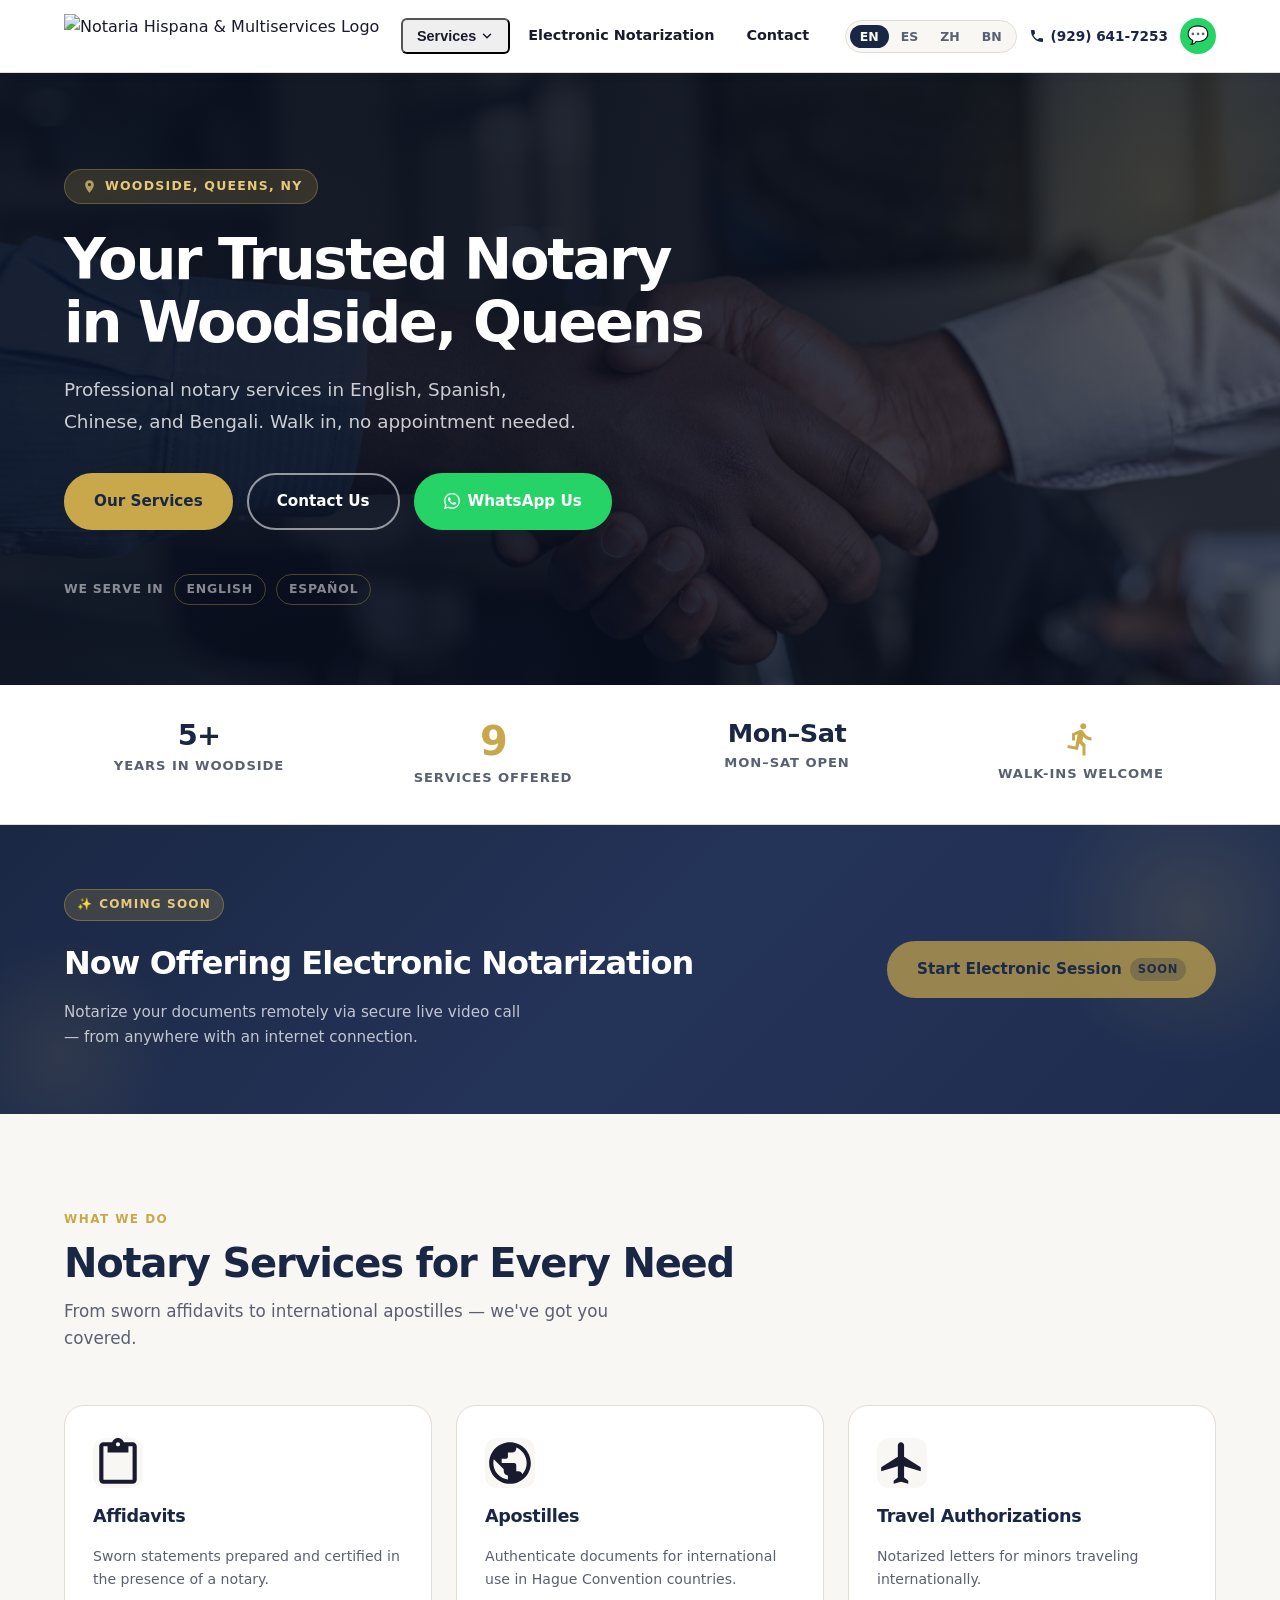
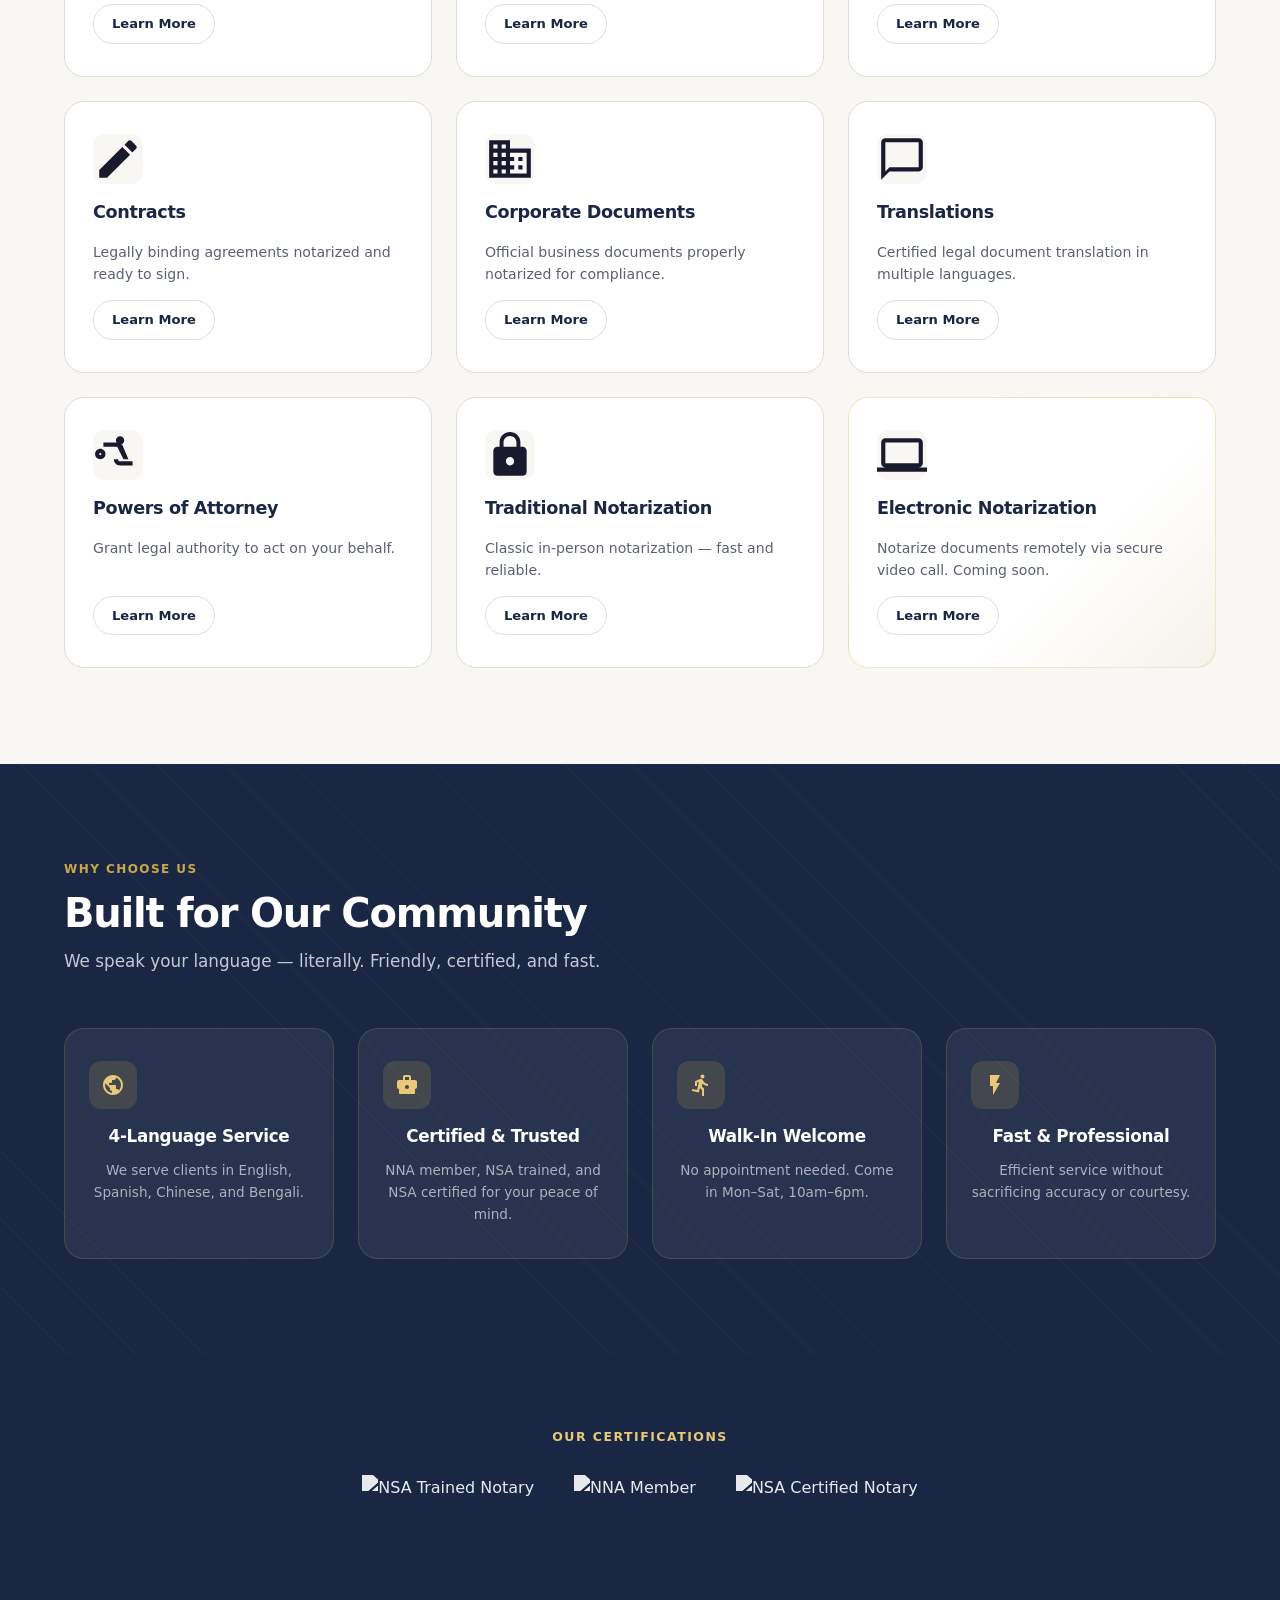
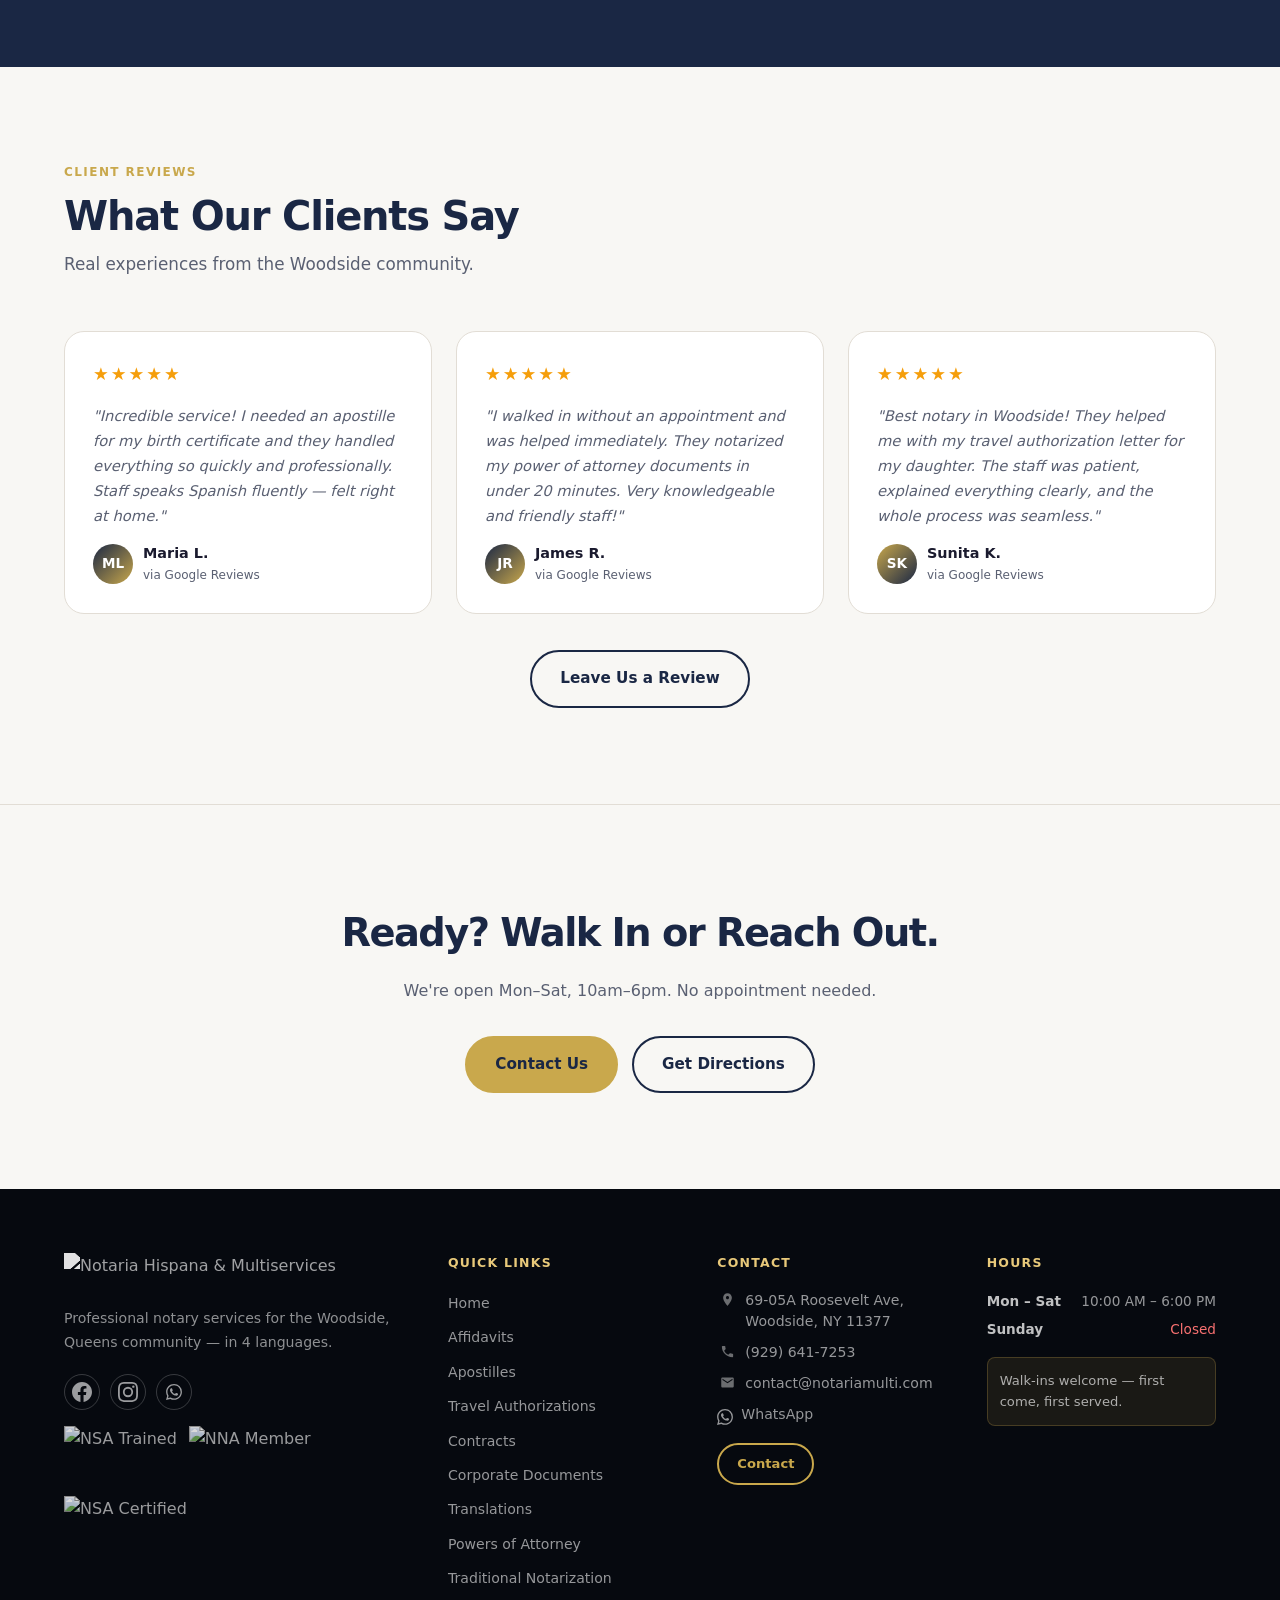
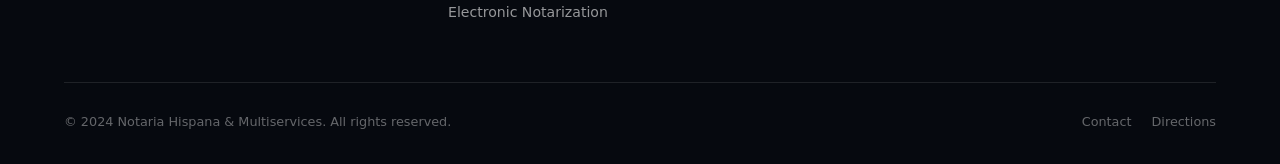
==== commit af676b9a: "Update: 5+ years metric, bilingual fix, icon sizing, enotary position, button consolidation, trust b" ====
--- a/index.html
+++ b/index.html
@@ -126,7 +126,7 @@
       </h1>
 
       <p class="hero-sub" data-i18n="hero_sub">
-        Professional notary services in English, Spanish, Chinese, and Bengali. Walk in, no appointment needed.
+        Professional notary services in English and Spanish. Walk in, no appointment needed.
       </p>
 
       <div class="hero-ctas">
@@ -141,8 +141,6 @@
         <span data-i18n="hero_languages_label">We serve in</span>
         <span class="lang-pill">English</span>
         <span class="lang-pill">Español</span>
-        <span class="lang-pill">中文</span>
-        <span class="lang-pill">বাংলা</span>
       </div>
     </div>
   </div>
@@ -155,10 +153,8 @@
   <div class="container">
     <div class="stats-grid">
       <div class="stat-item fade-in">
-        <div class="stat-number">
-          <span data-counter="300" data-suffix="+">300+</span>
-        </div>
-        <div class="stat-label" data-i18n="stat_clients">Clients Served</div>
+        <div class="stat-number" style="font-size:1.8rem;letter-spacing:-.03em;">5+</div>
+        <div class="stat-label" data-i18n="stat_years">Years in Woodside</div>
       </div>
       <div class="stat-item fade-in fade-in-delay-1">
         <div class="stat-number">
@@ -173,6 +169,31 @@
       <div class="stat-item fade-in fade-in-delay-3">
         <div class="stat-number stat-icon"><svg class="card-icon-svg" xmlns="http://www.w3.org/2000/svg" viewBox="0 0 24 24" fill="currentColor" aria-hidden="true" width="28" height="28"><path d="M13.49 5.48c1.1 0 2-.9 2-2s-.9-2-2-2-2 .9-2 2 .9 2 2 2zm-3.6 13.9l1-4.4 2.1 2v6h2v-7.5l-2.1-2 .6-3c1.3 1.5 3.3 2.5 5.5 2.5v-2c-1.9 0-3.5-1-4.3-2.4l-1-1.6c-.4-.6-1-1-1.7-1-.3 0-.5.1-.8.1l-5.2 2.2v4.7h2v-3.4l1.8-.7-1.6 8.1-4.9-1-.4 2 7 1.4z"/></svg></div>
         <div class="stat-label" data-i18n="stat_walkin">Walk-Ins Welcome</div>
+      </div>
+    </div>
+  </div>
+</section>
+
+<!-- ═══════════════════════════════════════════════════════ -->
+<!-- ELECTRONIC NOTARIZATION BANNER                          -->
+<!-- ═══════════════════════════════════════════════════════ -->
+<section class="enotary-banner" aria-label="Electronic Notarization">
+  <div class="container">
+    <div class="enotary-inner">
+      <div class="enotary-text fade-in">
+        <div class="badge-coming-soon">
+          <span>✨</span>
+          <span data-i18n="enotary_badge">Coming Soon</span>
+        </div>
+        <h2 data-i18n="enotary_title">Now Offering Electronic Notarization</h2>
+        <p data-i18n="enotary_sub">Notarize your documents remotely via secure live video call — from anywhere with an internet connection.</p>
+      </div>
+      <div class="enotary-cta fade-in fade-in-delay-1">
+        <!-- Button intentionally disabled until BlueNotary approval -->
+        <a href="services/electronic-notarization.html" class="btn btn-coming-soon btn-primary">
+          <span data-i18n="enotary_btn">Start Electronic Session</span>
+          <span style="background:rgba(26,39,68,.25);padding:2px 8px;border-radius:50px;font-size:.72rem;font-weight:700;letter-spacing:.06em;">SOON</span>
+        </a>
       </div>
     </div>
   </div>
@@ -266,31 +287,6 @@
 </section>
 
 <!-- ═══════════════════════════════════════════════════════ -->
-<!-- ELECTRONIC NOTARIZATION BANNER                          -->
-<!-- ═══════════════════════════════════════════════════════ -->
-<section class="enotary-banner" aria-label="Electronic Notarization">
-  <div class="container">
-    <div class="enotary-inner">
-      <div class="enotary-text fade-in">
-        <div class="badge-coming-soon">
-          <span>✨</span>
-          <span data-i18n="enotary_badge">Coming Soon</span>
-        </div>
-        <h2 data-i18n="enotary_title">Now Offering Electronic Notarization</h2>
-        <p data-i18n="enotary_sub">Notarize your documents remotely via secure live video call — from anywhere with an internet connection.</p>
-      </div>
-      <div class="enotary-cta fade-in fade-in-delay-1">
-        <!-- Button intentionally disabled until BlueNotary approval -->
-        <a href="services/electronic-notarization.html" class="btn btn-coming-soon btn-primary">
-          <span data-i18n="enotary_btn">Start Electronic Session</span>
-          <span style="background:rgba(26,39,68,.25);padding:2px 8px;border-radius:50px;font-size:.72rem;font-weight:700;letter-spacing:.06em;">SOON</span>
-        </a>
-      </div>
-    </div>
-  </div>
-</section>
-
-<!-- ═══════════════════════════════════════════════════════ -->
 <!-- WHY CHOOSE US                                           -->
 <!-- ═══════════════════════════════════════════════════════ -->
 <section class="why-section" aria-label="Why choose us">
@@ -304,8 +300,8 @@
     <div class="why-grid">
       <div class="why-card fade-in">
         <span class="why-icon" aria-hidden="true"><svg class="why-icon-svg" xmlns="http://www.w3.org/2000/svg" viewBox="0 0 24 24" fill="currentColor"><path d="M12 2C6.48 2 2 6.48 2 12s4.48 10 10 10 10-4.48 10-10S17.52 2 12 2zm-1 17.93c-3.95-.49-7-3.85-7-7.93 0-.62.08-1.21.21-1.79L9 15v1c0 1.1.9 2 2 2v1.93zm6.9-2.54c-.26-.81-1-1.39-1.9-1.39h-1v-3c0-.55-.45-1-1-1H8v-2h2c.55 0 1-.45 1-1V7h2c1.1 0 2-.9 2-2v-.41c2.93 1.19 5 4.06 5 7.41 0 2.08-.8 3.97-2.1 5.39z"/></svg></span>
-        <h3 data-i18n="why_bilingual_title">4-Language Service</h3>
-        <p data-i18n="why_bilingual_desc">We serve clients in English, Spanish, Chinese, and Bengali.</p>
+        <h3 data-i18n="why_bilingual_title">Bilingual Service</h3>
+        <p data-i18n="why_bilingual_desc">We serve clients in English and Spanish — no language barrier.</p>
       </div>
       <div class="why-card fade-in fade-in-delay-1">
         <span class="why-icon" aria-hidden="true"><svg class="why-icon-svg" xmlns="http://www.w3.org/2000/svg" viewBox="0 0 24 24" fill="currentColor"><path d="M20 7h-4V4c0-1.1-.9-2-2-2h-4c-1.1 0-2 .9-2 2v3H4c-1.1 0-2 .9-2 2v5c0 1.1.9 2 2 2v4c0 .55.45 1 1 1h14c.55 0 1-.45 1-1v-4c1.1 0 2-.9 2-2V9c0-1.1-.9-2-2-2zm-8 9c-1.1 0-2-.9-2-2s.9-2 2-2 2 .9 2 2-.9 2-2 2zm2-9h-4V4h4v3z"/></svg></span>
@@ -422,13 +418,10 @@
       <h2 data-i18n="cta_title">Ready? Walk In or Reach Out.</h2>
       <p data-i18n="cta_sub">We're open Mon–Sat, 10am–6pm. No appointment needed.</p>
       <div class="contact-cta-btns">
+        <a href="contact.html" class="btn btn-primary" data-i18n="cta_contact">Contact Us</a>
         <a href="https://maps.google.com/?q=69-05A+Roosevelt+Ave+Woodside+NY+11377"
-           class="btn btn-primary" target="_blank" rel="noopener noreferrer" data-i18n="cta_directions">
+           class="btn btn-outline-navy" target="_blank" rel="noopener noreferrer" data-i18n="cta_directions">
           Get Directions
-        </a>
-        <a href="contact.html" class="btn btn-outline-navy" data-i18n="cta_contact">Contact Us</a>
-        <a href="https://wa.me/19296417253" class="btn btn-whatsapp" target="_blank" rel="noopener noreferrer">
-          <svg class="btn-icon" xmlns="http://www.w3.org/2000/svg" width="16" height="16" viewBox="0 0 24 24" fill="currentColor" aria-hidden="true"><path d="M17.472 14.382c-.297-.149-1.758-.867-2.03-.967-.273-.099-.471-.148-.67.15-.197.297-.767.966-.94 1.164-.173.199-.347.223-.644.075-.297-.15-1.255-.463-2.39-1.475-.883-.788-1.48-1.761-1.653-2.059-.173-.297-.018-.458.13-.606.134-.133.298-.347.446-.52.149-.174.198-.298.298-.497.099-.198.05-.371-.025-.52-.075-.149-.669-1.612-.916-2.207-.242-.579-.487-.5-.669-.51-.173-.008-.371-.01-.57-.01-.198 0-.52.074-.792.372-.272.297-1.04 1.016-1.04 2.479 0 1.462 1.065 2.875 1.213 3.074.149.198 2.096 3.2 5.077 4.487.709.306 1.262.489 1.694.625.712.227 1.36.195 1.871.118.571-.085 1.758-.719 2.006-1.413.248-.694.248-1.289.173-1.413-.074-.124-.272-.198-.57-.347m-5.421 7.403h-.004a9.87 9.87 0 01-5.031-1.378l-.361-.214-3.741.982.998-3.648-.235-.374a9.86 9.86 0 01-1.51-5.26c.001-5.45 4.436-9.884 9.888-9.884 2.64 0 5.122 1.03 6.988 2.898a9.825 9.825 0 012.893 6.994c-.003 5.45-4.437 9.884-9.885 9.884m8.413-18.297A11.815 11.815 0 0012.05 0C5.495 0 .16 5.335.157 11.892c0 2.096.547 4.142 1.588 5.945L.057 24l6.305-1.654a11.882 11.882 0 005.683 1.448h.005c6.554 0 11.89-5.335 11.893-11.893a11.821 11.821 0 00-3.48-8.413z"/></svg> WhatsApp
         </a>
       </div>
     </div>
--- a/css/main.css
+++ b/css/main.css
@@ -713,10 +713,10 @@
 }
 
 .service-card-icon {
-  font-size: 2.2rem;
+  font-size: 2rem;
   line-height: 1;
-  width: 56px;
-  height: 56px;
+  width: 50px;
+  height: 50px;
   display: flex;
   align-items: center;
   justify-content: center;
@@ -883,9 +883,22 @@
 }
 
 .why-icon {
-  font-size: 2.2rem;
-  margin-bottom: 16px;
-  display: block;
+  font-size: 1.6rem;
+  margin-bottom: 14px;
+  display: flex;
+  align-items: center;
+  justify-content: center;
+  width: 48px;
+  height: 48px;
+  background: rgba(201,168,76,.18);
+  border-radius: 12px;
+  color: var(--gold-light);
+}
+
+.why-icon-svg {
+  width: 24px !important;
+  height: 24px !important;
+  color: var(--gold-light);
 }
 
 .why-card h3 {
@@ -904,10 +917,10 @@
 
 /* ── TRUST BADGES ─────────────────────────────────────────── */
 .trust-section {
-  padding: 56px 0;
-  background: var(--white);
-  border-top: 1px solid var(--border);
-  border-bottom: 1px solid var(--border);
+  padding: 72px 0;
+  background: var(--navy);
+  border-top: none;
+  border-bottom: none;
 }
 
 .trust-inner {
@@ -919,7 +932,7 @@
   font-weight: 700;
   letter-spacing: .12em;
   text-transform: uppercase;
-  color: var(--text-muted);
+  color: var(--gold-light);
   margin-bottom: 28px;
 }
 
@@ -932,16 +945,16 @@
 }
 
 .trust-badge img {
-  height: 80px;
+  height: 120px;
   width: auto;
   object-fit: contain;
-  filter: grayscale(20%);
-  transition: filter var(--transition), transform var(--transition);
+  filter: brightness(0) invert(1) opacity(.9);
+  transition: opacity var(--transition), transform var(--transition);
 }
 
 .trust-badge img:hover {
-  filter: grayscale(0%);
-  transform: scale(1.05);
+  opacity: 1;
+  transform: scale(1.06);
 }
 
 /* ── REVIEWS ──────────────────────────────────────────────── */
@@ -1023,9 +1036,10 @@
 
 /* Service page dark CTA section (sits above footer) */
 .contact-cta-dark {
-  background: var(--navy);
+  background: var(--navy-dark);
   padding: var(--section-gap) 0 calc(var(--section-gap) + 32px);
   text-align: center;
+  border-top: 1px solid rgba(201,168,76,.15);
 }
 
 .contact-cta-dark .section-label {
@@ -1040,6 +1054,39 @@
   color: rgba(255,255,255,.72);
   margin-top: 12px;
   margin-bottom: 32px;
+}
+
+/* Defined missing button variants */
+.btn-gold {
+  background: var(--gold);
+  color: var(--navy);
+  border-color: var(--gold);
+  font-weight: 800;
+}
+.btn-gold:hover {
+  background: var(--gold-light);
+  border-color: var(--gold-light);
+  box-shadow: 0 8px 24px rgba(201,168,76,.4);
+}
+
+.btn-secondary {
+  background: transparent;
+  color: var(--white);
+  border: 2px solid rgba(255,255,255,.45);
+}
+.btn-secondary:hover {
+  background: rgba(255,255,255,.1);
+  border-color: var(--white);
+}
+
+.btn-outline-light {
+  background: transparent;
+  color: var(--white);
+  border: 2px solid rgba(255,255,255,.45);
+}
+.btn-outline-light:hover {
+  background: rgba(255,255,255,.1);
+  border-color: var(--white);
 }
 
 .contact-cta-inner {
@@ -1258,9 +1305,35 @@
 .page-hero-content { position: relative; z-index: 1; }
 
 .page-hero-icon {
-  font-size: 2.5rem;
-  display: block;
-  margin-bottom: 16px;
+  display: inline-flex;
+  align-items: center;
+  justify-content: center;
+  width: 52px;
+  height: 52px;
+  background: rgba(201,168,76,.2);
+  border-radius: 14px;
+  color: var(--gold-light);
+  margin-right: 16px;
+  flex-shrink: 0;
+}
+
+.page-hero-icon svg {
+  width: 28px;
+  height: 28px;
+  color: var(--gold-light);
+  fill: var(--gold-light);
+}
+
+.page-hero-content {
+  position: relative;
+  z-index: 1;
+}
+
+.page-hero-title-row {
+  display: flex;
+  align-items: center;
+  gap: 0;
+  margin-bottom: 10px;
 }
 
 .page-hero h1 {
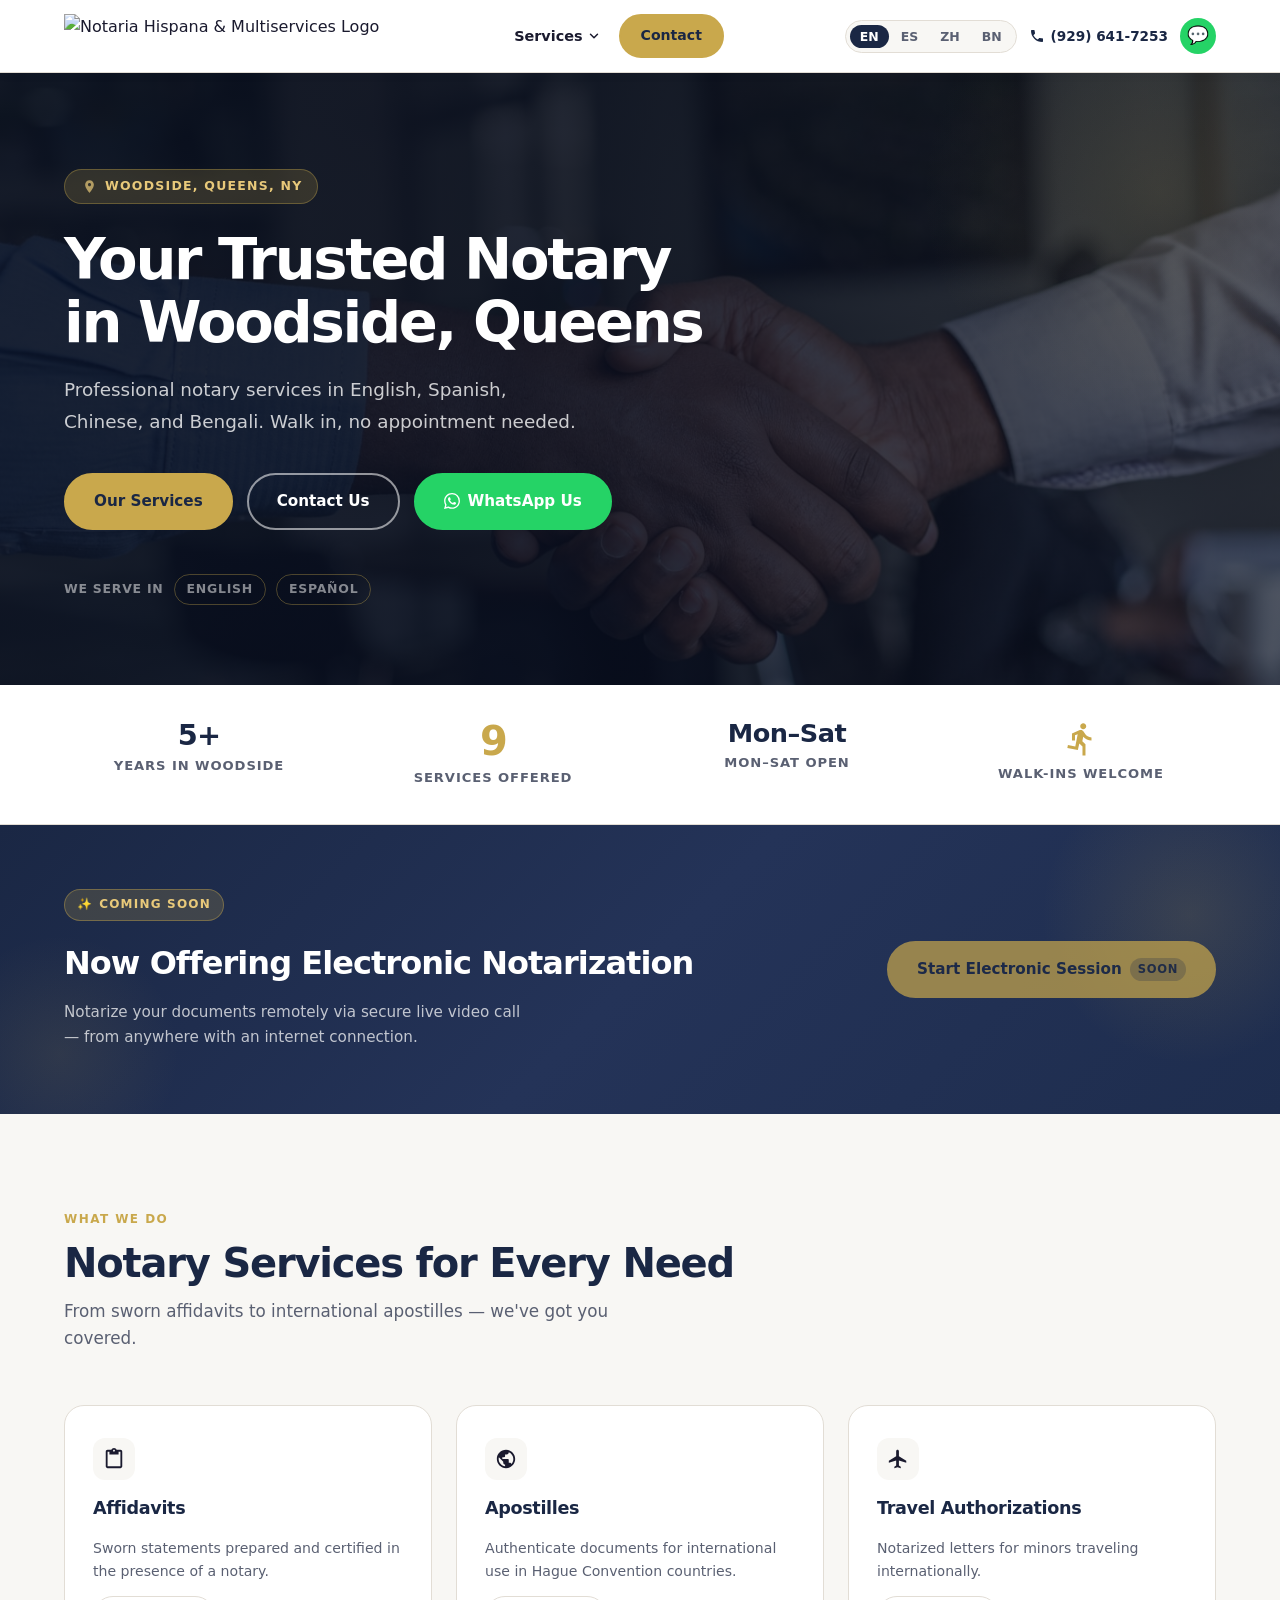
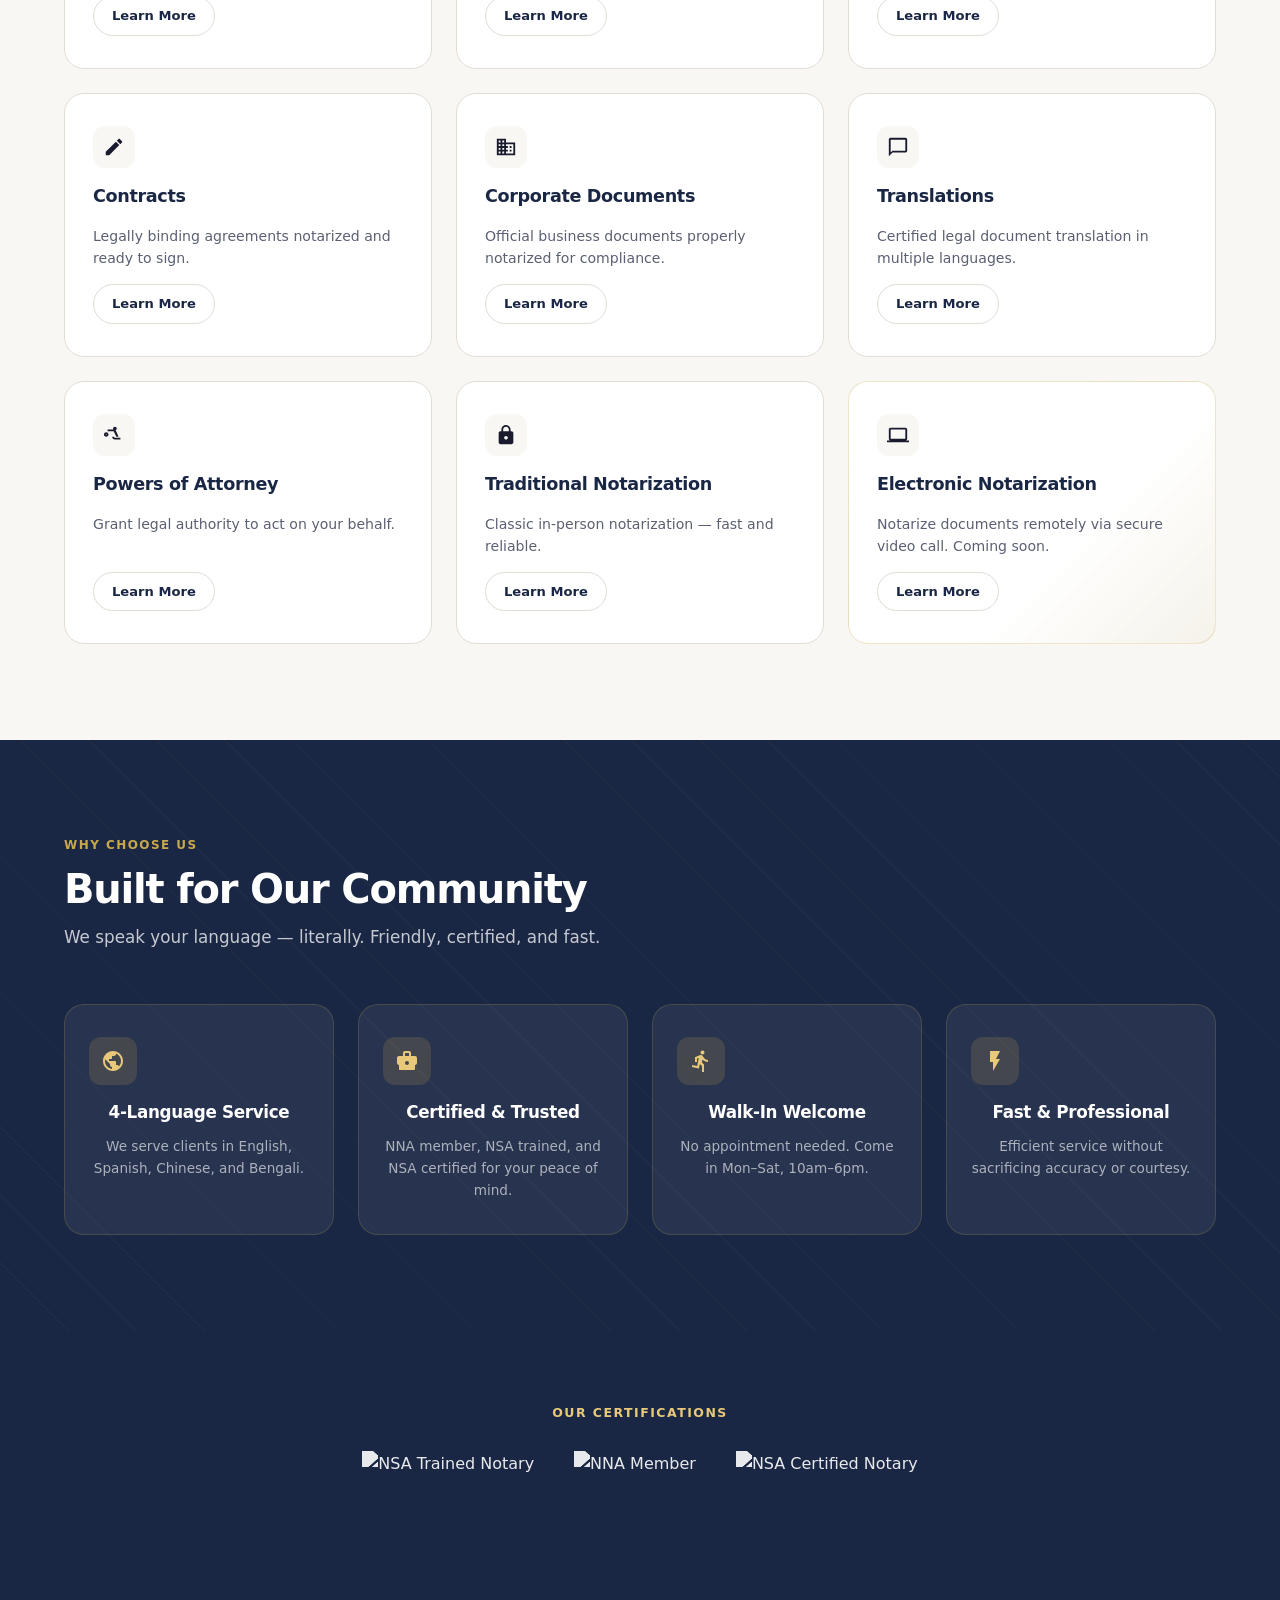
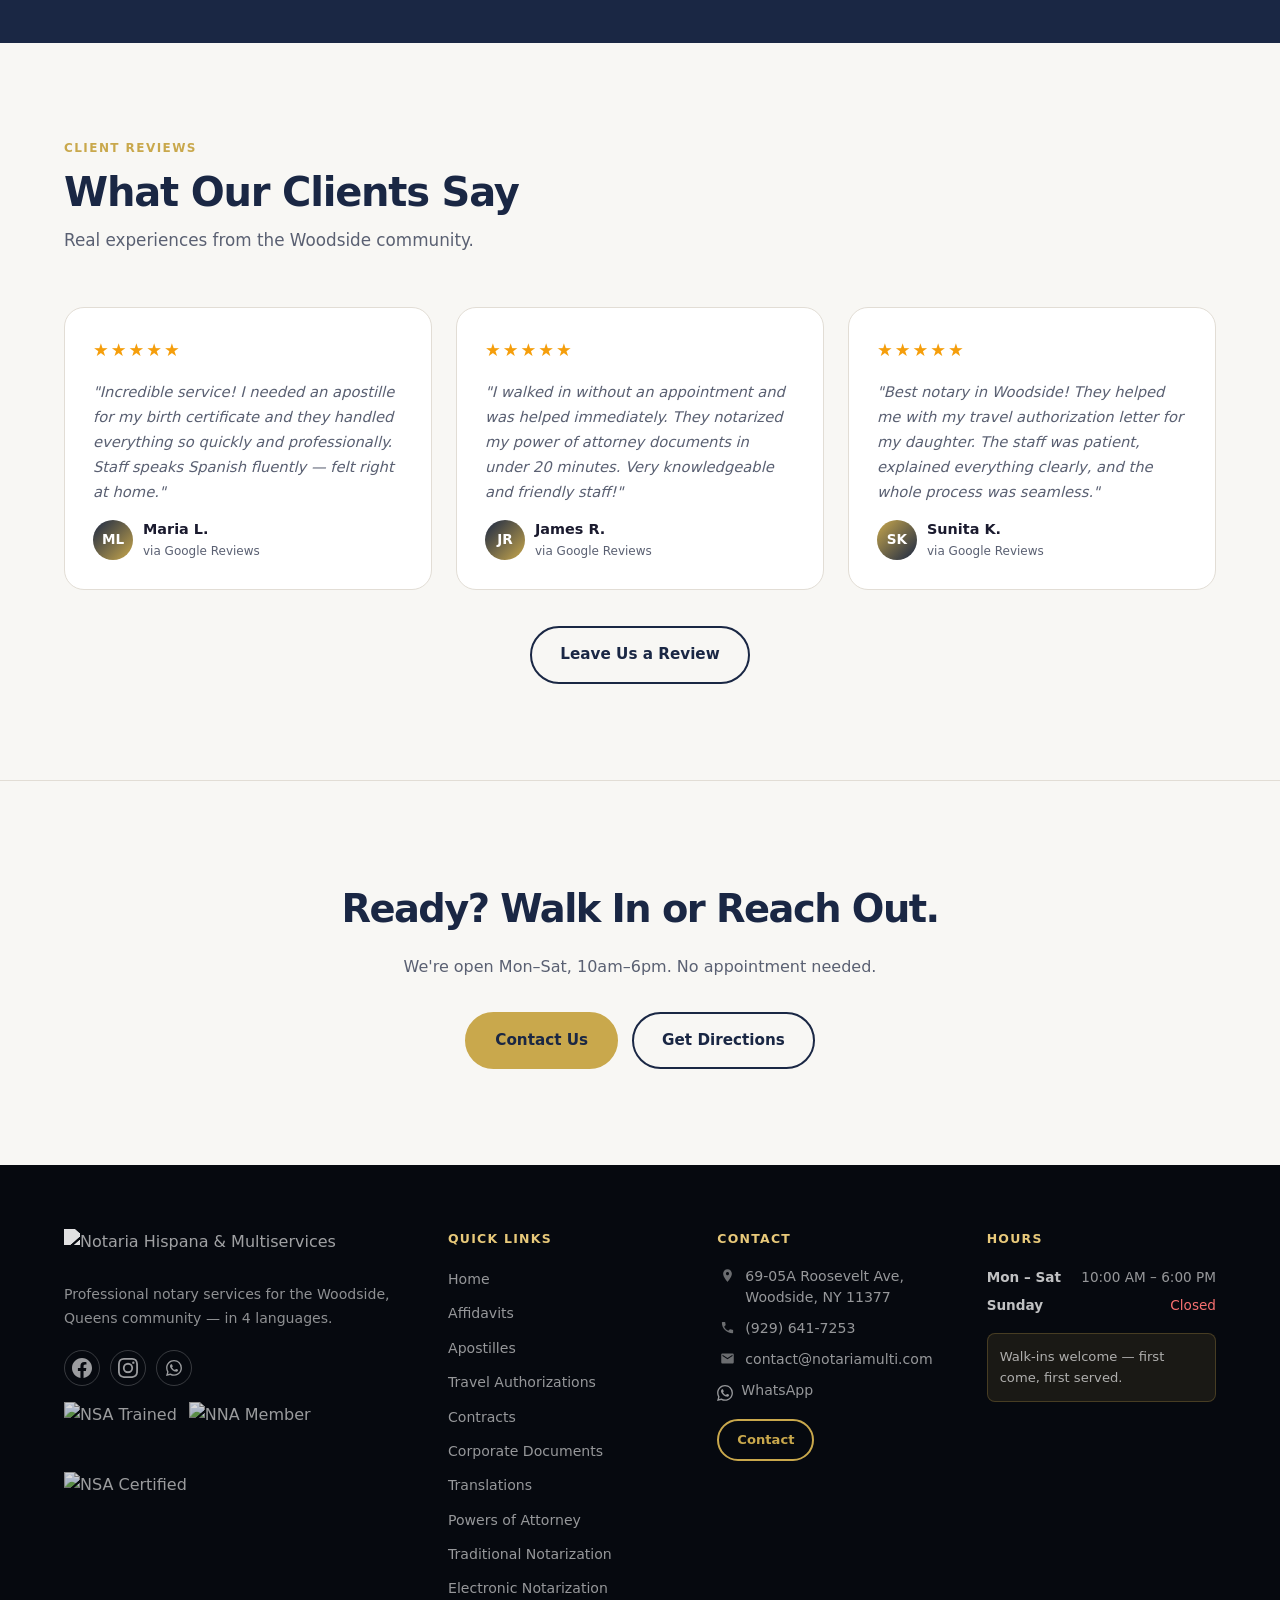
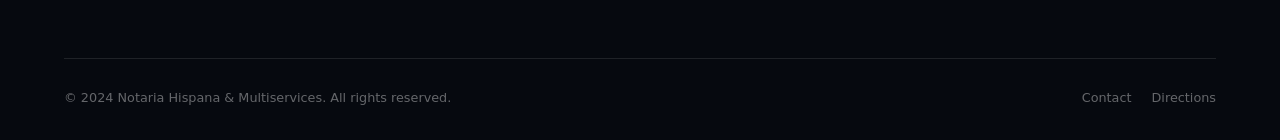
==== commit 33da0827: "Update: nav Contact Us btn, remove e-notary nav link, remove breadcrumbs, icon sizing, dropdown styl" ====
--- a/index.html
+++ b/index.html
@@ -48,8 +48,7 @@
         </div>
       </div>
 
-      <a href="services/electronic-notarization.html" class="nav-link" data-i18n="nav_enotary">Electronic Notarization</a>
-      <a href="contact.html" class="nav-link" data-i18n="nav_contact">Contact</a>
+      <a href="contact.html" class="btn btn-primary" style="padding:8px 20px;font-size:.88rem;" data-i18n="nav_contact">Contact Us</a>
     </nav>
 
     <!-- Right side -->
--- a/css/main.css
+++ b/css/main.css
@@ -323,6 +323,16 @@
   align-items: center;
   gap: 4px;
   cursor: pointer;
+  /* Match nav-link style exactly */
+  font-size: .9rem;
+  font-weight: 600;
+  color: var(--text-dark);
+  padding: 8px 14px;
+  border-radius: var(--radius-sm);
+  transition: color var(--transition), background var(--transition);
+  background: none;
+  border: none;
+  font-family: var(--font);
 }
 
 .nav-dropdown-toggle .chevron {
@@ -428,6 +438,20 @@
 }
 .navbar-phone:hover { color: var(--gold); }
 
+/* Phone icon button in navbar */
+a.navbar-wa[href^="tel"] {
+  background: var(--off-white);
+  color: var(--navy);
+  border: 1.5px solid var(--border);
+}
+a.navbar-wa[href^="tel"]:hover {
+  background: var(--navy);
+  color: var(--white);
+  border-color: var(--navy);
+  box-shadow: 0 4px 12px rgba(26,39,68,.2);
+}
+
+/* WhatsApp icon button in navbar */
 .navbar-wa {
   display: flex;
   align-items: center;
@@ -438,7 +462,7 @@
   background: #25d366;
   color: var(--white);
   font-size: 1.1rem;
-  transition: transform var(--transition), box-shadow var(--transition);
+  transition: transform var(--transition), box-shadow var(--transition), background var(--transition), color var(--transition);
 }
 .navbar-wa:hover {
   transform: scale(1.1);
@@ -713,15 +737,21 @@
 }
 
 .service-card-icon {
-  font-size: 2rem;
+  font-size: 1.6rem;
   line-height: 1;
-  width: 50px;
-  height: 50px;
+  width: 42px;
+  height: 42px;
   display: flex;
   align-items: center;
   justify-content: center;
   background: var(--off-white);
   border-radius: var(--radius-md);
+  flex-shrink: 0;
+}
+
+.service-card-icon svg {
+  width: 22px;
+  height: 22px;
 }
 
 .service-card h3 {
@@ -1333,15 +1363,15 @@
   display: flex;
   align-items: center;
   gap: 0;
-  margin-bottom: 10px;
+  margin-bottom: 12px;
 }
 
 .page-hero h1 {
-  font-size: clamp(2rem, 4vw, 3rem);
+  font-size: clamp(1.75rem, 3.5vw, 2.6rem);
   font-weight: 900;
   color: var(--white);
   letter-spacing: -.04em;
-  margin-bottom: 10px;
+  margin-bottom: 0;
 }
 
 .page-hero p {
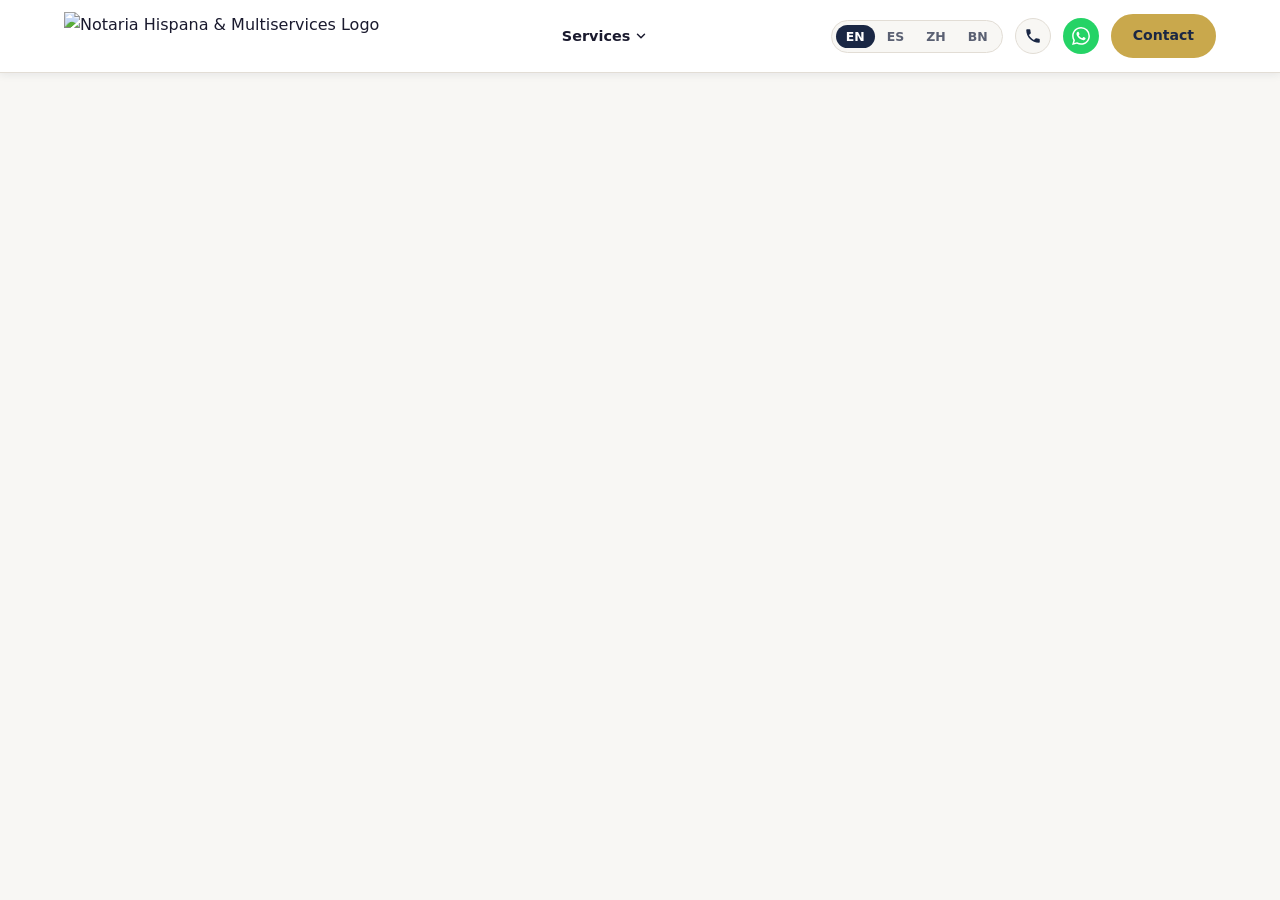
==== commit f90a8055: "Update: nav reorder, hover dropdown, hero text, remove lang pills, trust badge colors, icon centerin" ====
--- a/index.html
+++ b/index.html
@@ -48,7 +48,6 @@
         </div>
       </div>
 
-      <a href="contact.html" class="btn btn-primary" style="padding:8px 20px;font-size:.88rem;" data-i18n="nav_contact">Contact Us</a>
     </nav>
 
     <!-- Right side -->
@@ -61,13 +60,15 @@
         <button class="lang-btn" data-lang="bn" aria-label="বাংলা">BN</button>
       </div>
 
-      <a href="tel:+19296417253" class="navbar-phone" aria-label="Call us">
-        <svg class="btn-icon" xmlns="http://www.w3.org/2000/svg" width="16" height="16" viewBox="0 0 24 24" fill="currentColor" aria-hidden="true"><path d="M6.62 10.79c1.44 2.83 3.76 5.14 6.59 6.59l2.2-2.2c.27-.27.67-.36 1.02-.24 1.12.37 2.33.57 3.57.57.55 0 1 .45 1 1V20c0 .55-.45 1-1 1-9.39 0-17-7.61-17-17 0-.55.45-1 1-1h3.5c.55 0 1 .45 1 1 0 1.25.2 2.45.57 3.57.11.35.03.74-.25 1.02l-2.2 2.2z"/></svg> <span data-i18n="nav_phone">(929) 641-7253</span>
+      <a href="tel:+19296417253" class="navbar-wa" aria-label="Call us" title="Call (929) 641-7253">
+        <svg xmlns="http://www.w3.org/2000/svg" width="18" height="18" viewBox="0 0 24 24" fill="currentColor" aria-hidden="true"><path d="M6.62 10.79c1.44 2.83 3.76 5.14 6.59 6.59l2.2-2.2c.27-.27.67-.36 1.02-.24 1.12.37 2.33.57 3.57.57.55 0 1 .45 1 1V20c0 .55-.45 1-1 1-9.39 0-17-7.61-17-17 0-.55.45-1 1-1h3.5c.55 0 1 .45 1 1 0 1.25.2 2.45.57 3.57.11.35.03.74-.25 1.02l-2.2 2.2z"/></svg>
       </a>
 
       <a href="https://wa.me/19296417253" class="navbar-wa" target="_blank" rel="noopener noreferrer" aria-label="WhatsApp us">
-        💬
+        <svg xmlns="http://www.w3.org/2000/svg" width="18" height="18" viewBox="0 0 24 24" fill="currentColor" aria-hidden="true"><path d="M17.472 14.382c-.297-.149-1.758-.867-2.03-.967-.273-.099-.471-.148-.67.15-.197.297-.767.966-.94 1.164-.173.199-.347.223-.644.075-.297-.15-1.255-.463-2.39-1.475-.883-.788-1.48-1.761-1.653-2.059-.173-.297-.018-.458.13-.606.134-.133.298-.347.446-.52.149-.174.198-.298.298-.497.099-.198.05-.371-.025-.52-.075-.149-.669-1.612-.916-2.207-.242-.579-.487-.5-.669-.51-.173-.008-.371-.01-.57-.01-.198 0-.52.074-.792.372-.272.297-1.04 1.016-1.04 2.479 0 1.462 1.065 2.875 1.213 3.074.149.198 2.096 3.2 5.077 4.487.709.306 1.262.489 1.694.625.712.227 1.36.195 1.871.118.571-.085 1.758-.719 2.006-1.413.248-.694.248-1.289.173-1.413-.074-.124-.272-.198-.57-.347m-5.421 7.403h-.004a9.87 9.87 0 01-5.031-1.378l-.361-.214-3.741.982.998-3.648-.235-.374a9.86 9.86 0 01-1.51-5.26c.001-5.45 4.436-9.884 9.888-9.884 2.64 0 5.122 1.03 6.988 2.898a9.825 9.825 0 012.893 6.994c-.003 5.45-4.437 9.884-9.885 9.884m8.413-18.297A11.815 11.815 0 0012.05 0C5.495 0 .16 5.335.157 11.892c0 2.096.547 4.142 1.588 5.945L.057 24l6.305-1.654a11.882 11.882 0 005.683 1.448h.005c6.554 0 11.89-5.335 11.893-11.893a11.821 11.821 0 00-3.48-8.413z"/></svg>
       </a>
+
+      <a href="contact.html" class="btn btn-primary" style="padding:8px 20px;font-size:.88rem;" data-i18n="nav_contact">Contact Us</a>
     </div>
 
     <!-- Hamburger (mobile) -->
@@ -104,42 +105,6 @@
 
     <div class="mobile-contact-row">
       <a href="tel:+19296417253" class="btn btn-outline-navy" style="font-size:.85rem;padding:10px 18px;"><svg class="btn-icon" xmlns="http://www.w3.org/2000/svg" width="16" height="16" viewBox="0 0 24 24" fill="currentColor" aria-hidden="true"><path d="M6.62 10.79c1.44 2.83 3.76 5.14 6.59 6.59l2.2-2.2c.27-.27.67-.36 1.02-.24 1.12.37 2.33.57 3.57.57.55 0 1 .45 1 1V20c0 .55-.45 1-1 1-9.39 0-17-7.61-17-17 0-.55.45-1 1-1h3.5c.55 0 1 .45 1 1 0 1.25.2 2.45.57 3.57.11.35.03.74-.25 1.02l-2.2 2.2z"/></svg> (929) 641-7253</a>
-      <a href="https://wa.me/19296417253" class="btn btn-whatsapp" style="font-size:.85rem;padding:10px 18px;" target="_blank" rel="noopener noreferrer"><svg class="btn-icon" xmlns="http://www.w3.org/2000/svg" width="16" height="16" viewBox="0 0 24 24" fill="currentColor" aria-hidden="true"><path d="M17.472 14.382c-.297-.149-1.758-.867-2.03-.967-.273-.099-.471-.148-.67.15-.197.297-.767.966-.94 1.164-.173.199-.347.223-.644.075-.297-.15-1.255-.463-2.39-1.475-.883-.788-1.48-1.761-1.653-2.059-.173-.297-.018-.458.13-.606.134-.133.298-.347.446-.52.149-.174.198-.298.298-.497.099-.198.05-.371-.025-.52-.075-.149-.669-1.612-.916-2.207-.242-.579-.487-.5-.669-.51-.173-.008-.371-.01-.57-.01-.198 0-.52.074-.792.372-.272.297-1.04 1.016-1.04 2.479 0 1.462 1.065 2.875 1.213 3.074.149.198 2.096 3.2 5.077 4.487.709.306 1.262.489 1.694.625.712.227 1.36.195 1.871.118.571-.085 1.758-.719 2.006-1.413.248-.694.248-1.289.173-1.413-.074-.124-.272-.198-.57-.347m-5.421 7.403h-.004a9.87 9.87 0 01-5.031-1.378l-.361-.214-3.741.982.998-3.648-.235-.374a9.86 9.86 0 01-1.51-5.26c.001-5.45 4.436-9.884 9.888-9.884 2.64 0 5.122 1.03 6.988 2.898a9.825 9.825 0 012.893 6.994c-.003 5.45-4.437 9.884-9.885 9.884m8.413-18.297A11.815 11.815 0 0012.05 0C5.495 0 .16 5.335.157 11.892c0 2.096.547 4.142 1.588 5.945L.057 24l6.305-1.654a11.882 11.882 0 005.683 1.448h.005c6.554 0 11.89-5.335 11.893-11.893a11.821 11.821 0 00-3.48-8.413z"/></svg> WhatsApp</a>
-    </div>
-  </div>
-</nav>
-
-<!-- ═══════════════════════════════════════════════════════ -->
-<!-- HERO                                                     -->
-<!-- ═══════════════════════════════════════════════════════ -->
-<section class="hero" aria-label="Hero">
-  <div class="container">
-    <div class="hero-inner">
-      <div class="hero-badge">
-        <span class="footer-icon-wrap"><svg class="footer-icon" xmlns="http://www.w3.org/2000/svg" width="16" height="16" viewBox="0 0 24 24" fill="currentColor" aria-hidden="true"><path d="M12 2C8.13 2 5 5.13 5 9c0 5.25 7 13 7 13s7-7.75 7-13c0-3.87-3.13-7-7-7zm0 9.5c-1.38 0-2.5-1.12-2.5-2.5s1.12-2.5 2.5-2.5 2.5 1.12 2.5 2.5-1.12 2.5-2.5 2.5z"/></svg></span>
-        <span data-i18n="hero_badge">Woodside, Queens, NY</span>
-      </div>
-
-      <h1 class="hero-title" data-i18n="hero_title">
-        Your Trusted Notary in <span>Woodside, Queens</span>
-      </h1>
-
-      <p class="hero-sub" data-i18n="hero_sub">
-        Professional notary services in English and Spanish. Walk in, no appointment needed.
-      </p>
-
-      <div class="hero-ctas">
-        <a href="#services" class="btn btn-primary" data-i18n="hero_cta_services">Our Services</a>
-        <a href="contact.html" class="btn btn-outline" data-i18n="hero_cta_contact">Contact Us</a>
-        <a href="https://wa.me/19296417253" class="btn btn-whatsapp" target="_blank" rel="noopener noreferrer">
-          <svg class="btn-icon" xmlns="http://www.w3.org/2000/svg" width="16" height="16" viewBox="0 0 24 24" fill="currentColor" aria-hidden="true"><path d="M17.472 14.382c-.297-.149-1.758-.867-2.03-.967-.273-.099-.471-.148-.67.15-.197.297-.767.966-.94 1.164-.173.199-.347.223-.644.075-.297-.15-1.255-.463-2.39-1.475-.883-.788-1.48-1.761-1.653-2.059-.173-.297-.018-.458.13-.606.134-.133.298-.347.446-.52.149-.174.198-.298.298-.497.099-.198.05-.371-.025-.52-.075-.149-.669-1.612-.916-2.207-.242-.579-.487-.5-.669-.51-.173-.008-.371-.01-.57-.01-.198 0-.52.074-.792.372-.272.297-1.04 1.016-1.04 2.479 0 1.462 1.065 2.875 1.213 3.074.149.198 2.096 3.2 5.077 4.487.709.306 1.262.489 1.694.625.712.227 1.36.195 1.871.118.571-.085 1.758-.719 2.006-1.413.248-.694.248-1.289.173-1.413-.074-.124-.272-.198-.57-.347m-5.421 7.403h-.004a9.87 9.87 0 01-5.031-1.378l-.361-.214-3.741.982.998-3.648-.235-.374a9.86 9.86 0 01-1.51-5.26c.001-5.45 4.436-9.884 9.888-9.884 2.64 0 5.122 1.03 6.988 2.898a9.825 9.825 0 012.893 6.994c-.003 5.45-4.437 9.884-9.885 9.884m8.413-18.297A11.815 11.815 0 0012.05 0C5.495 0 .16 5.335.157 11.892c0 2.096.547 4.142 1.588 5.945L.057 24l6.305-1.654a11.882 11.882 0 005.683 1.448h.005c6.554 0 11.89-5.335 11.893-11.893a11.821 11.821 0 00-3.48-8.413z"/></svg> WhatsApp Us
-        </a>
-      </div>
-
-      <div class="hero-languages">
-        <span data-i18n="hero_languages_label">We serve in</span>
-        <span class="lang-pill">English</span>
-        <span class="lang-pill">Español</span>
       </div>
     </div>
   </div>
--- a/css/main.css
+++ b/css/main.css
@@ -276,7 +276,7 @@
 }
 
 .navbar-logo img {
-  height: 44px;
+  height: 48px;
   width: auto;
 }
 
@@ -915,6 +915,7 @@
 .why-icon {
   font-size: 1.6rem;
   margin-bottom: 14px;
+  margin-inline: auto;
   display: flex;
   align-items: center;
   justify-content: center;
@@ -948,9 +949,9 @@
 /* ── TRUST BADGES ─────────────────────────────────────────── */
 .trust-section {
   padding: 72px 0;
-  background: var(--navy);
-  border-top: none;
-  border-bottom: none;
+  background: var(--white);
+  border-top: 1px solid var(--border);
+  border-bottom: 1px solid var(--border);
 }
 
 .trust-inner {
@@ -962,7 +963,7 @@
   font-weight: 700;
   letter-spacing: .12em;
   text-transform: uppercase;
-  color: var(--gold-light);
+  color: var(--text-muted);
   margin-bottom: 28px;
 }
 
@@ -975,10 +976,10 @@
 }
 
 .trust-badge img {
-  height: 120px;
-  width: auto;
+  height: 138px;
+  width: 180px;
   object-fit: contain;
-  filter: brightness(0) invert(1) opacity(.9);
+  filter: none;
   transition: opacity var(--transition), transform var(--transition);
 }
 
@@ -1161,10 +1162,10 @@
 }
 
 .footer-brand img {
-  height: 40px;
+  height: 52px;
   width: auto;
   margin-bottom: 14px;
-  filter: brightness(0) invert(1) opacity(.88);
+  filter: brightness(0) invert(1) opacity(.9);
 }
 
 .footer-tagline {
@@ -1286,7 +1287,7 @@
   background-size: cover;
   background-position: center;
   background-repeat: no-repeat;
-  padding: 64px 0 56px;
+  padding: 74px 0 64px;
   position: relative;
   overflow: hidden;
 }
@@ -1616,7 +1617,7 @@
   box-shadow: 0 0 0 3px rgba(26,39,68,.08);
 }
 
-.form-group textarea { resize: vertical; min-height: 120px; }
+.form-group textarea { resize: vertical; min-height: 120px; overflow-x: hidden; white-space: pre-wrap; word-wrap: break-word; }
 
 .form-group select {
   background-image: url("data:image/svg+xml,%3Csvg xmlns='http://www.w3.org/2000/svg' width='12' height='12' viewBox='0 0 12 12'%3E%3Cpath d='M6 8L1 3h10z' fill='%235a6072'/%3E%3C/svg%3E");
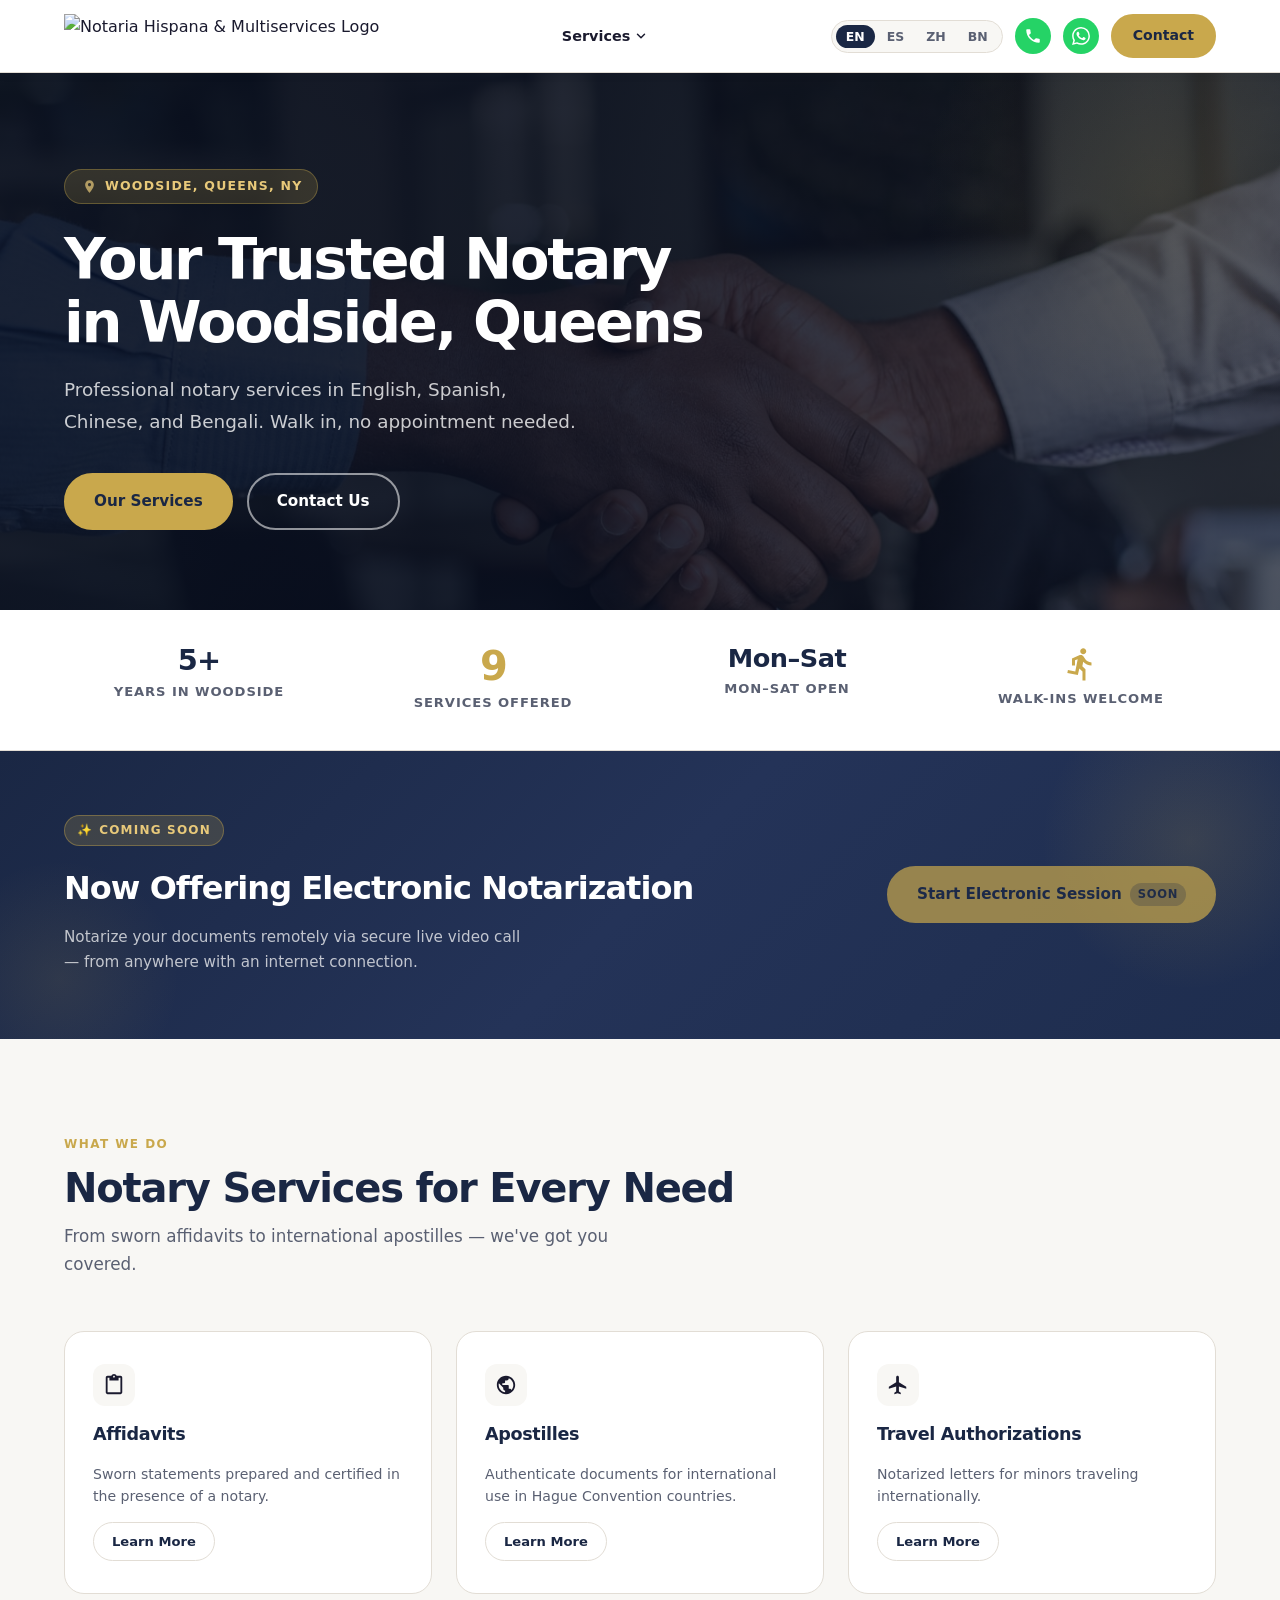
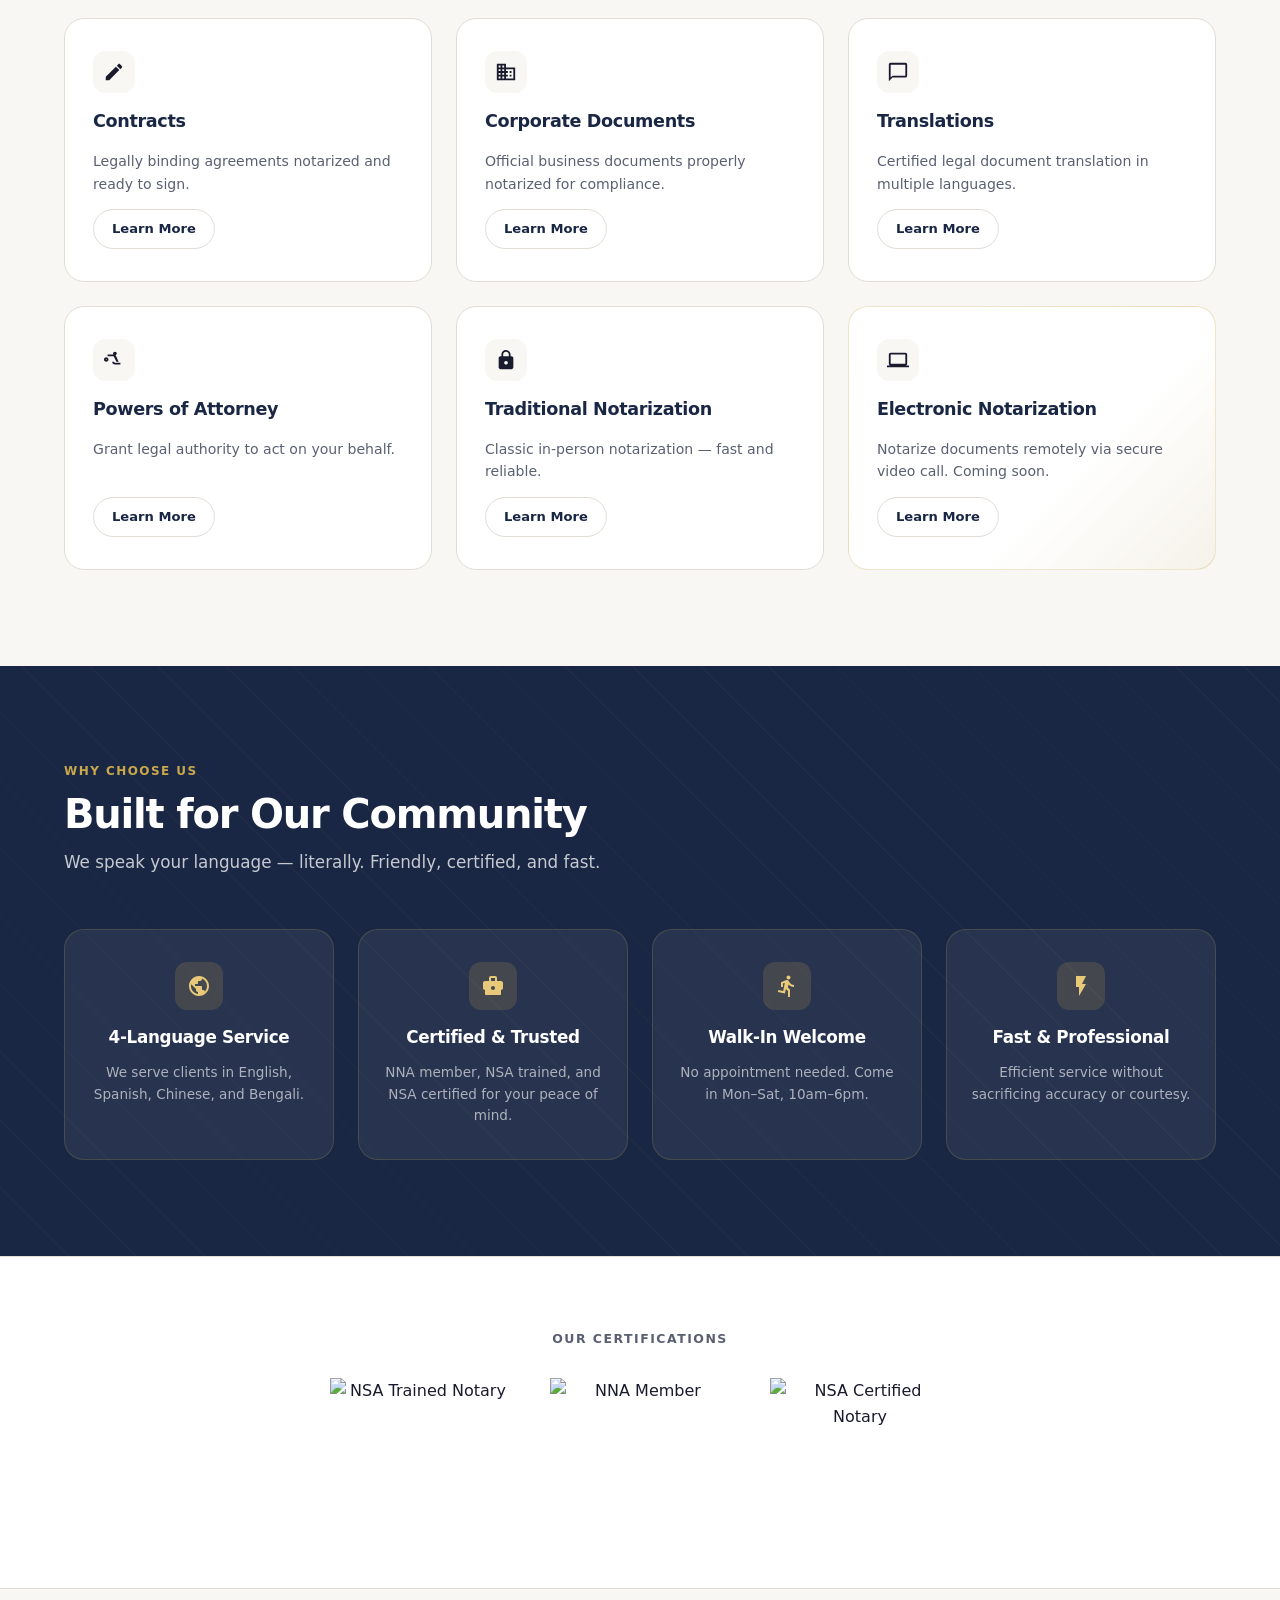
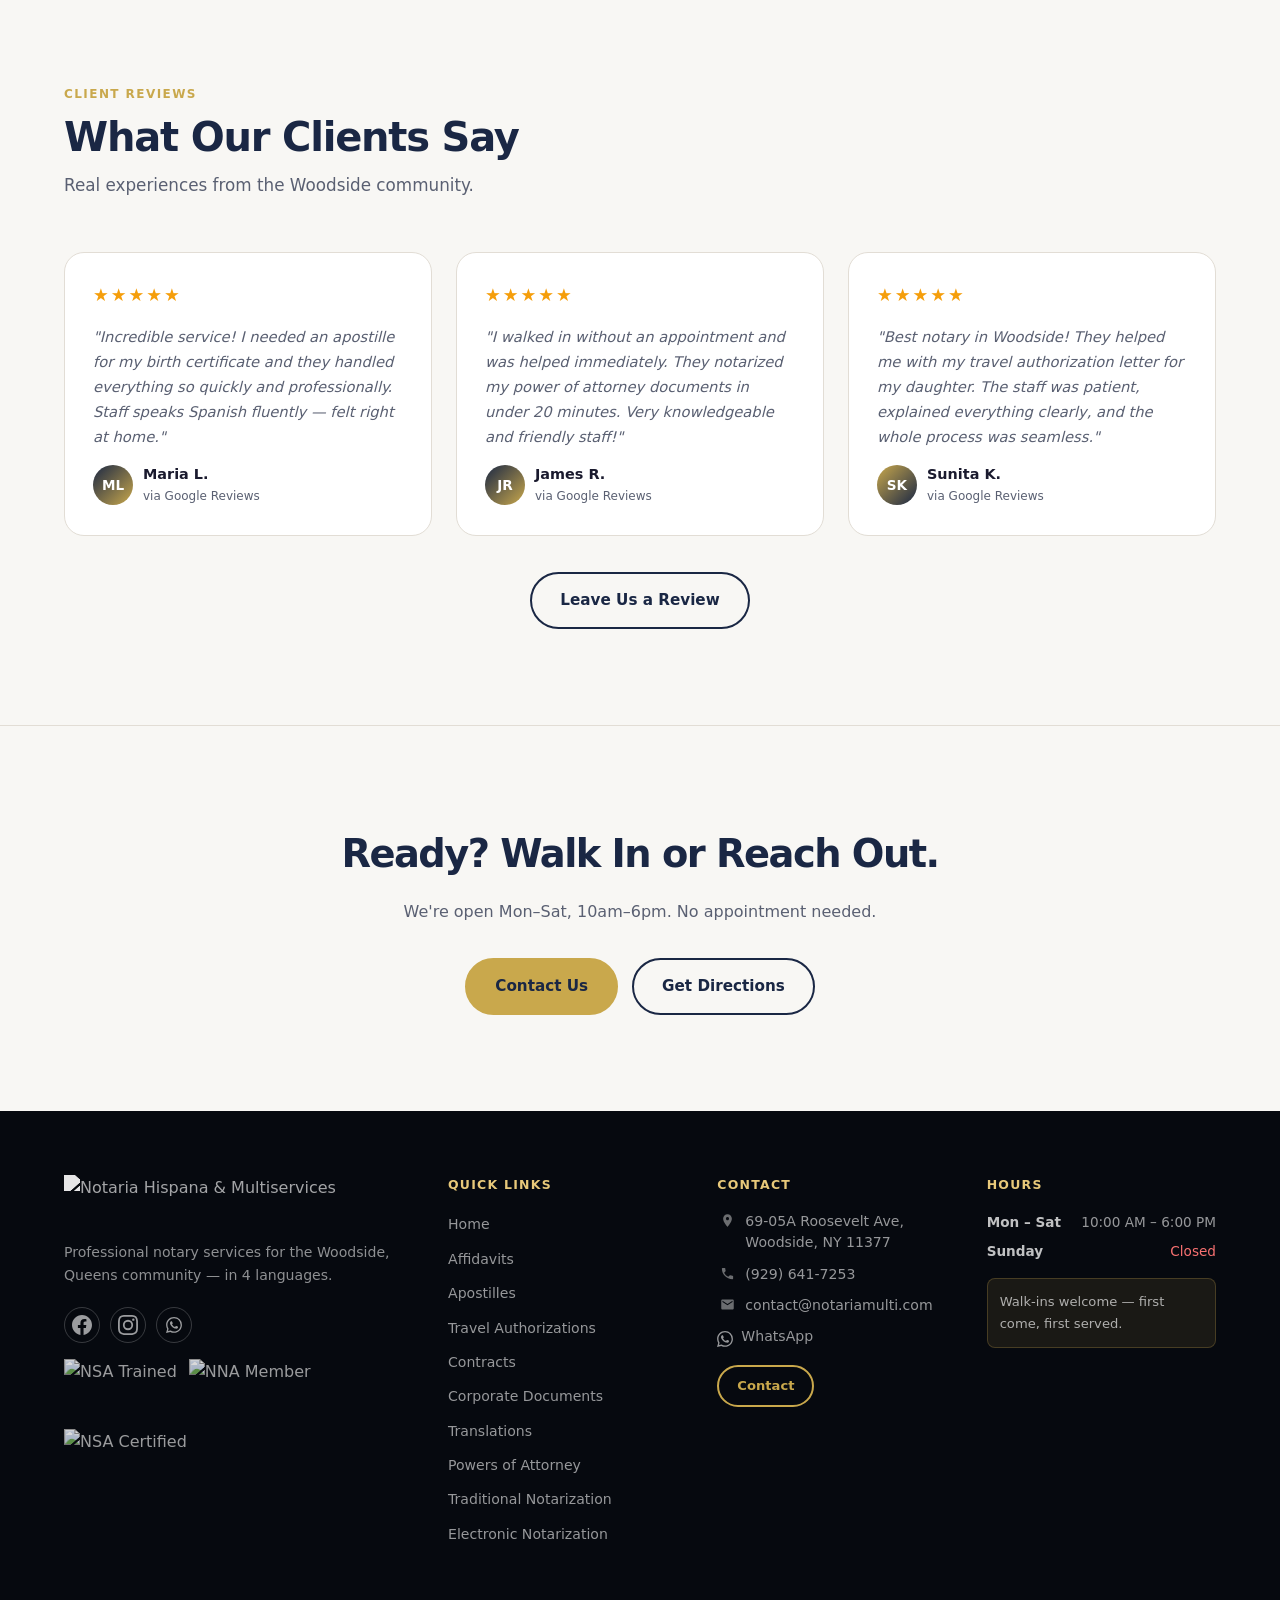
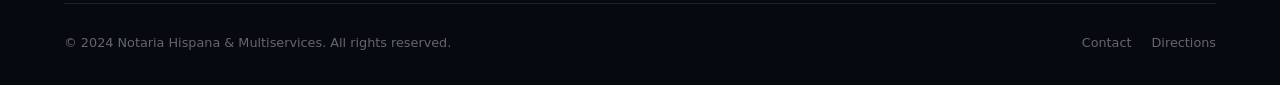
==== commit 2f9bcefe: "Critical fix: fix malformed mobile nav closing tags causing blank homepage" ====
--- a/index.html
+++ b/index.html
@@ -107,6 +107,32 @@
       <a href="tel:+19296417253" class="btn btn-outline-navy" style="font-size:.85rem;padding:10px 18px;"><svg class="btn-icon" xmlns="http://www.w3.org/2000/svg" width="16" height="16" viewBox="0 0 24 24" fill="currentColor" aria-hidden="true"><path d="M6.62 10.79c1.44 2.83 3.76 5.14 6.59 6.59l2.2-2.2c.27-.27.67-.36 1.02-.24 1.12.37 2.33.57 3.57.57.55 0 1 .45 1 1V20c0 .55-.45 1-1 1-9.39 0-17-7.61-17-17 0-.55.45-1 1-1h3.5c.55 0 1 .45 1 1 0 1.25.2 2.45.57 3.57.11.35.03.74-.25 1.02l-2.2 2.2z"/></svg> (929) 641-7253</a>
       </div>
     </div>
+</nav>
+
+<!-- ═══════════════════════════════════════════════════════ -->
+<!-- HERO                                                     -->
+<!-- ═══════════════════════════════════════════════════════ -->
+<section class="hero" aria-label="Hero">
+  <div class="container">
+    <div class="hero-inner">
+      <div class="hero-badge">
+        <span class="footer-icon-wrap"><svg class="footer-icon" xmlns="http://www.w3.org/2000/svg" width="16" height="16" viewBox="0 0 24 24" fill="currentColor" aria-hidden="true"><path d="M12 2C8.13 2 5 5.13 5 9c0 5.25 7 13 7 13s7-7.75 7-13c0-3.87-3.13-7-7-7zm0 9.5c-1.38 0-2.5-1.12-2.5-2.5s1.12-2.5 2.5-2.5 2.5 1.12 2.5 2.5-1.12 2.5-2.5 2.5z"/></svg></span>
+        <span data-i18n="hero_badge">Woodside, Queens, NY</span>
+      </div>
+
+      <h1 class="hero-title" data-i18n="hero_title">
+        Your Trusted Notary in <span>Woodside, Queens</span>
+      </h1>
+
+      <p class="hero-sub" data-i18n="hero_sub">
+        Professional notary services — everyone is welcome. Walk in, no appointment needed.
+      </p>
+
+      <div class="hero-ctas">
+        <a href="#services" class="btn btn-primary" data-i18n="hero_cta_services">Our Services</a>
+        <a href="contact.html" class="btn btn-outline" data-i18n="hero_cta_contact">Contact Us</a>
+      </div>
+    </div>
   </div>
 </section>
 
--- a/css/main.css
+++ b/css/main.css
@@ -215,8 +215,10 @@
 }
 
 .why-icon-svg {
-  width: 100%;
-  height: 100%;
+  width: 24px;
+  height: 24px;
+  color: var(--gold-light);
+  fill: var(--gold-light);
 }
 
 .hero-badge-icon {
@@ -276,7 +278,7 @@
 }
 
 .navbar-logo img {
-  height: 48px;
+  height: 44px;
   width: auto;
 }
 
@@ -323,7 +325,6 @@
   align-items: center;
   gap: 4px;
   cursor: pointer;
-  /* Match nav-link style exactly */
   font-size: .9rem;
   font-weight: 600;
   color: var(--text-dark);
@@ -438,20 +439,6 @@
 }
 .navbar-phone:hover { color: var(--gold); }
 
-/* Phone icon button in navbar */
-a.navbar-wa[href^="tel"] {
-  background: var(--off-white);
-  color: var(--navy);
-  border: 1.5px solid var(--border);
-}
-a.navbar-wa[href^="tel"]:hover {
-  background: var(--navy);
-  color: var(--white);
-  border-color: var(--navy);
-  box-shadow: 0 4px 12px rgba(26,39,68,.2);
-}
-
-/* WhatsApp icon button in navbar */
 .navbar-wa {
   display: flex;
   align-items: center;
@@ -462,7 +449,7 @@
   background: #25d366;
   color: var(--white);
   font-size: 1.1rem;
-  transition: transform var(--transition), box-shadow var(--transition), background var(--transition), color var(--transition);
+  transition: transform var(--transition), box-shadow var(--transition);
 }
 .navbar-wa:hover {
   transform: scale(1.1);
@@ -737,7 +724,7 @@
 }
 
 .service-card-icon {
-  font-size: 1.6rem;
+  font-size: 2.2rem;
   line-height: 1;
   width: 42px;
   height: 42px;
@@ -926,12 +913,6 @@
   color: var(--gold-light);
 }
 
-.why-icon-svg {
-  width: 24px !important;
-  height: 24px !important;
-  color: var(--gold-light);
-}
-
 .why-card h3 {
   font-size: 1.05rem;
   font-weight: 800;
@@ -980,12 +961,12 @@
   width: 180px;
   object-fit: contain;
   filter: none;
-  transition: opacity var(--transition), transform var(--transition);
+  transition: filter var(--transition), transform var(--transition);
 }
 
 .trust-badge img:hover {
-  opacity: 1;
-  transform: scale(1.06);
+  filter: grayscale(0%);
+  transform: scale(1.05);
 }
 
 /* ── REVIEWS ──────────────────────────────────────────────── */
@@ -1067,10 +1048,9 @@
 
 /* Service page dark CTA section (sits above footer) */
 .contact-cta-dark {
-  background: var(--navy-dark);
+  background: var(--navy);
   padding: var(--section-gap) 0 calc(var(--section-gap) + 32px);
   text-align: center;
-  border-top: 1px solid rgba(201,168,76,.15);
 }
 
 .contact-cta-dark .section-label {
@@ -1085,39 +1065,6 @@
   color: rgba(255,255,255,.72);
   margin-top: 12px;
   margin-bottom: 32px;
-}
-
-/* Defined missing button variants */
-.btn-gold {
-  background: var(--gold);
-  color: var(--navy);
-  border-color: var(--gold);
-  font-weight: 800;
-}
-.btn-gold:hover {
-  background: var(--gold-light);
-  border-color: var(--gold-light);
-  box-shadow: 0 8px 24px rgba(201,168,76,.4);
-}
-
-.btn-secondary {
-  background: transparent;
-  color: var(--white);
-  border: 2px solid rgba(255,255,255,.45);
-}
-.btn-secondary:hover {
-  background: rgba(255,255,255,.1);
-  border-color: var(--white);
-}
-
-.btn-outline-light {
-  background: transparent;
-  color: var(--white);
-  border: 2px solid rgba(255,255,255,.45);
-}
-.btn-outline-light:hover {
-  background: rgba(255,255,255,.1);
-  border-color: var(--white);
 }
 
 .contact-cta-inner {
@@ -1336,43 +1283,17 @@
 .page-hero-content { position: relative; z-index: 1; }
 
 .page-hero-icon {
-  display: inline-flex;
-  align-items: center;
-  justify-content: center;
-  width: 52px;
-  height: 52px;
-  background: rgba(201,168,76,.2);
-  border-radius: 14px;
-  color: var(--gold-light);
-  margin-right: 16px;
-  flex-shrink: 0;
-}
-
-.page-hero-icon svg {
-  width: 28px;
-  height: 28px;
-  color: var(--gold-light);
-  fill: var(--gold-light);
-}
-
-.page-hero-content {
-  position: relative;
-  z-index: 1;
-}
-
-.page-hero-title-row {
-  display: flex;
-  align-items: center;
-  gap: 0;
-  margin-bottom: 12px;
+  font-size: 2.5rem;
+  display: block;
+  margin-bottom: 16px;
 }
 
 .page-hero h1 {
-  font-size: clamp(1.75rem, 3.5vw, 2.6rem);
+  font-size: clamp(2rem, 4vw, 3rem);
   font-weight: 900;
   color: var(--white);
   letter-spacing: -.04em;
-  margin-bottom: 0;
+  margin-bottom: 10px;
 }
 
 .page-hero p {
@@ -1701,6 +1622,29 @@
 .hours-row .day-time { color: var(--text-muted); }
 .hours-row.closed .day-time { color: #ef4444; }
 
+
+/* Additional button variants */
+.btn-gold {
+  background: var(--gold);
+  color: var(--navy);
+  border-color: var(--gold);
+  font-weight: 800;
+}
+.btn-gold:hover {
+  background: var(--gold-light);
+  border-color: var(--gold-light);
+  box-shadow: 0 8px 24px rgba(201,168,76,.4);
+}
+.btn-secondary, .btn-outline-light {
+  background: transparent;
+  color: var(--white);
+  border: 2px solid rgba(255,255,255,.45);
+}
+.btn-secondary:hover, .btn-outline-light:hover {
+  background: rgba(255,255,255,.1);
+  border-color: var(--white);
+}
+
 /* ── RESPONSIVE ───────────────────────────────────────────── */
 @media (max-width: 1024px) {
   .services-grid { grid-template-columns: repeat(2, 1fr); }
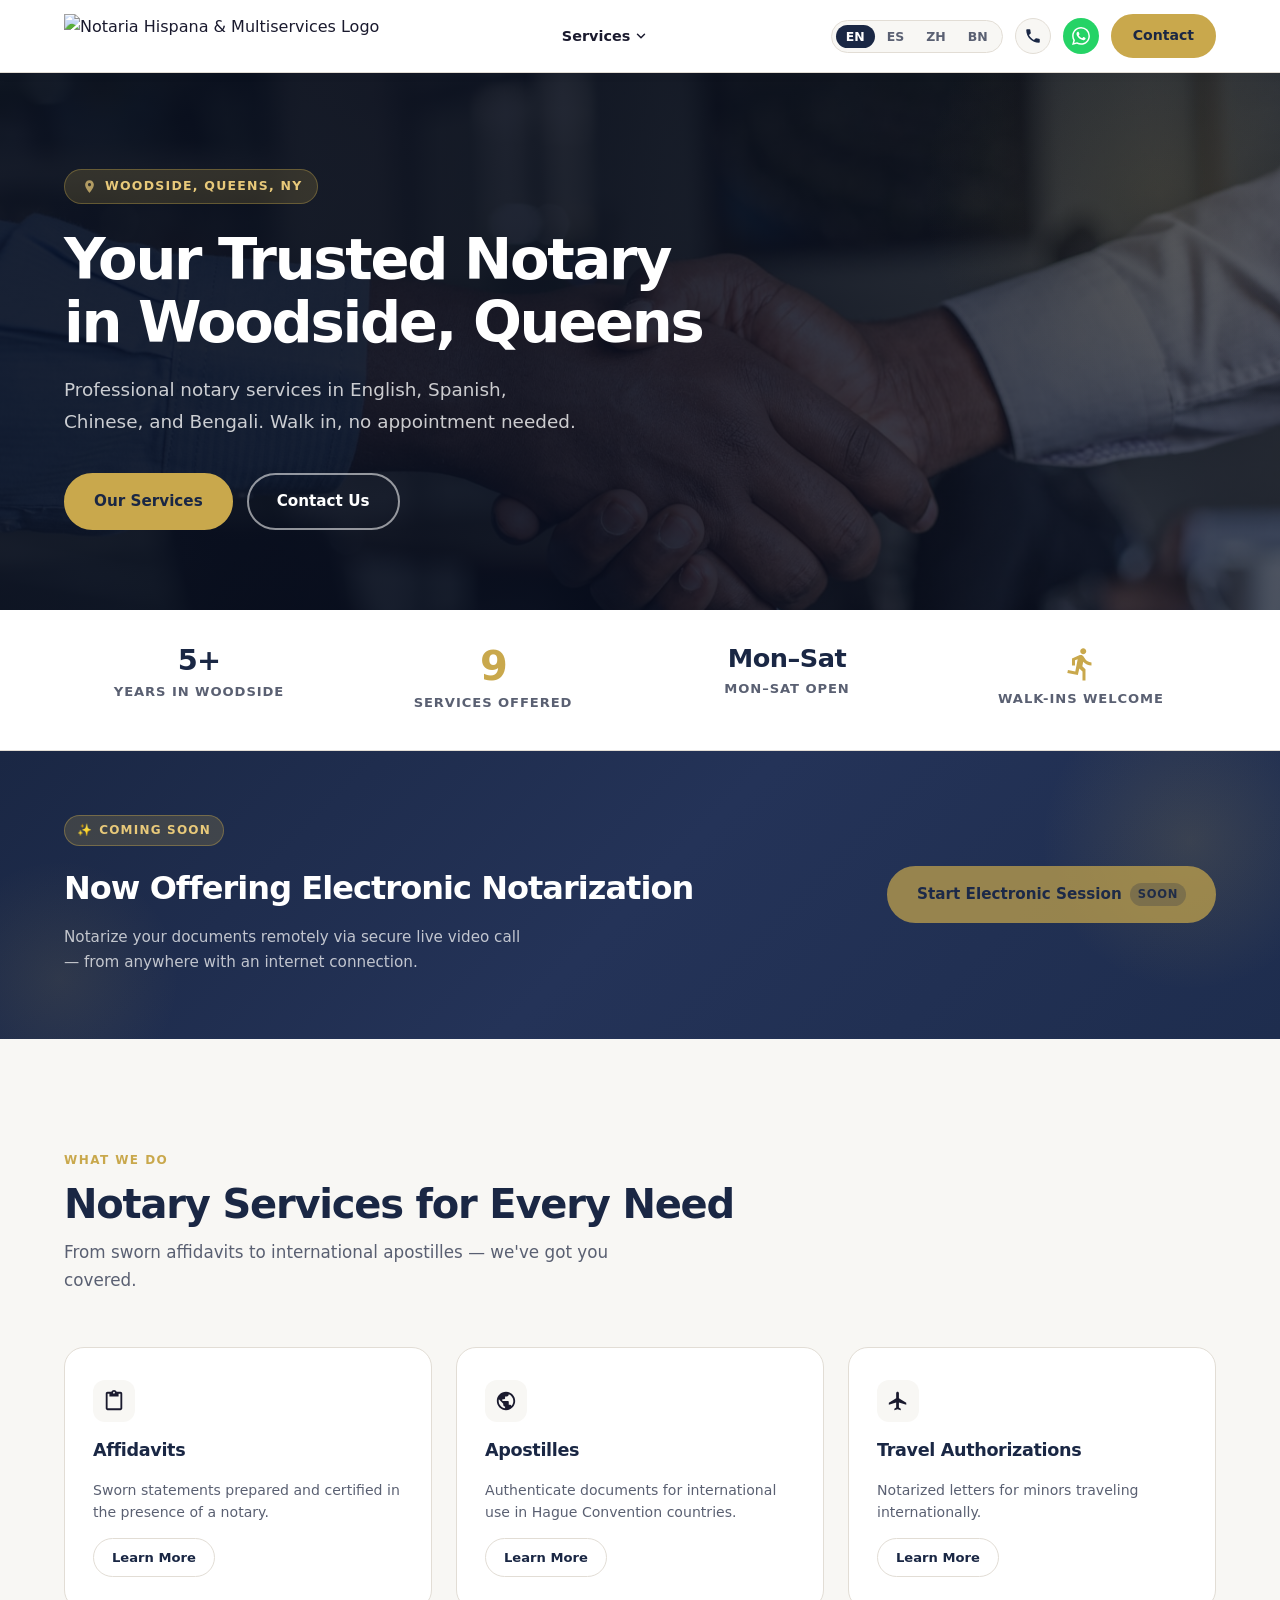
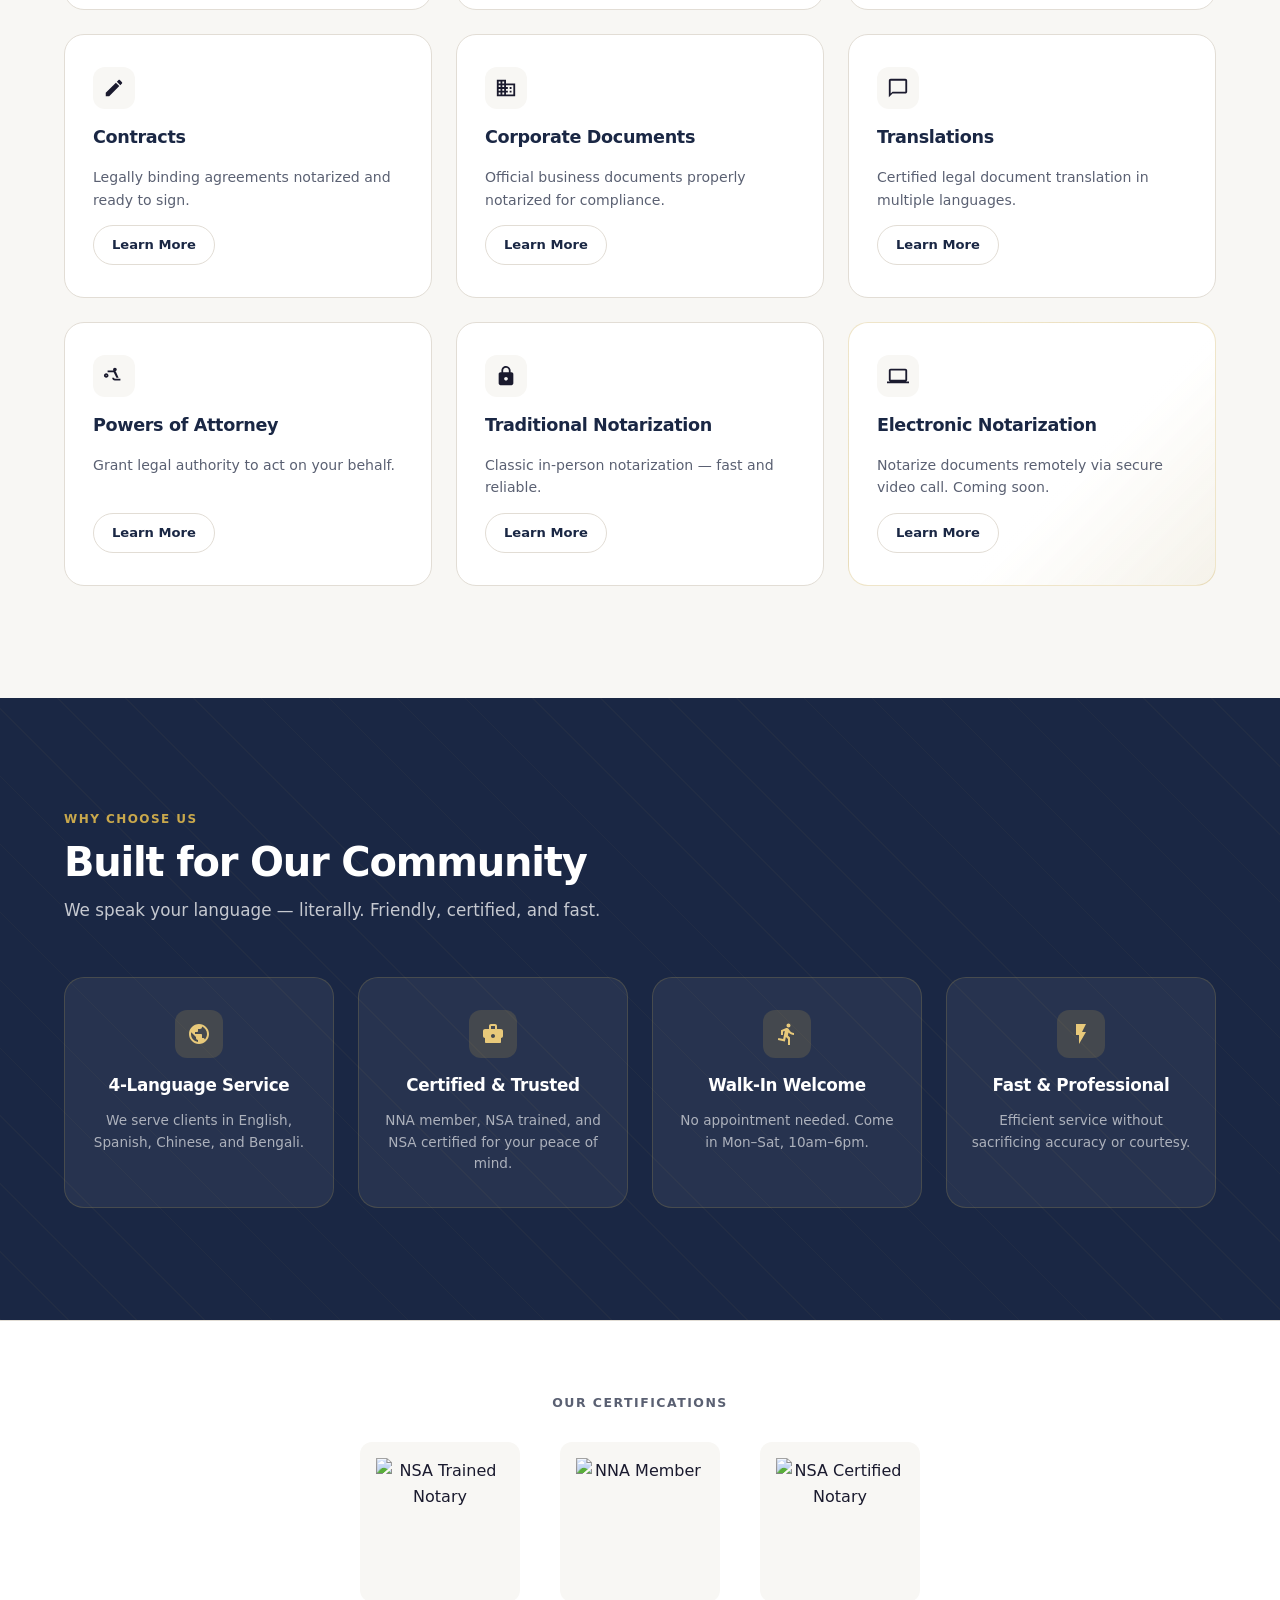
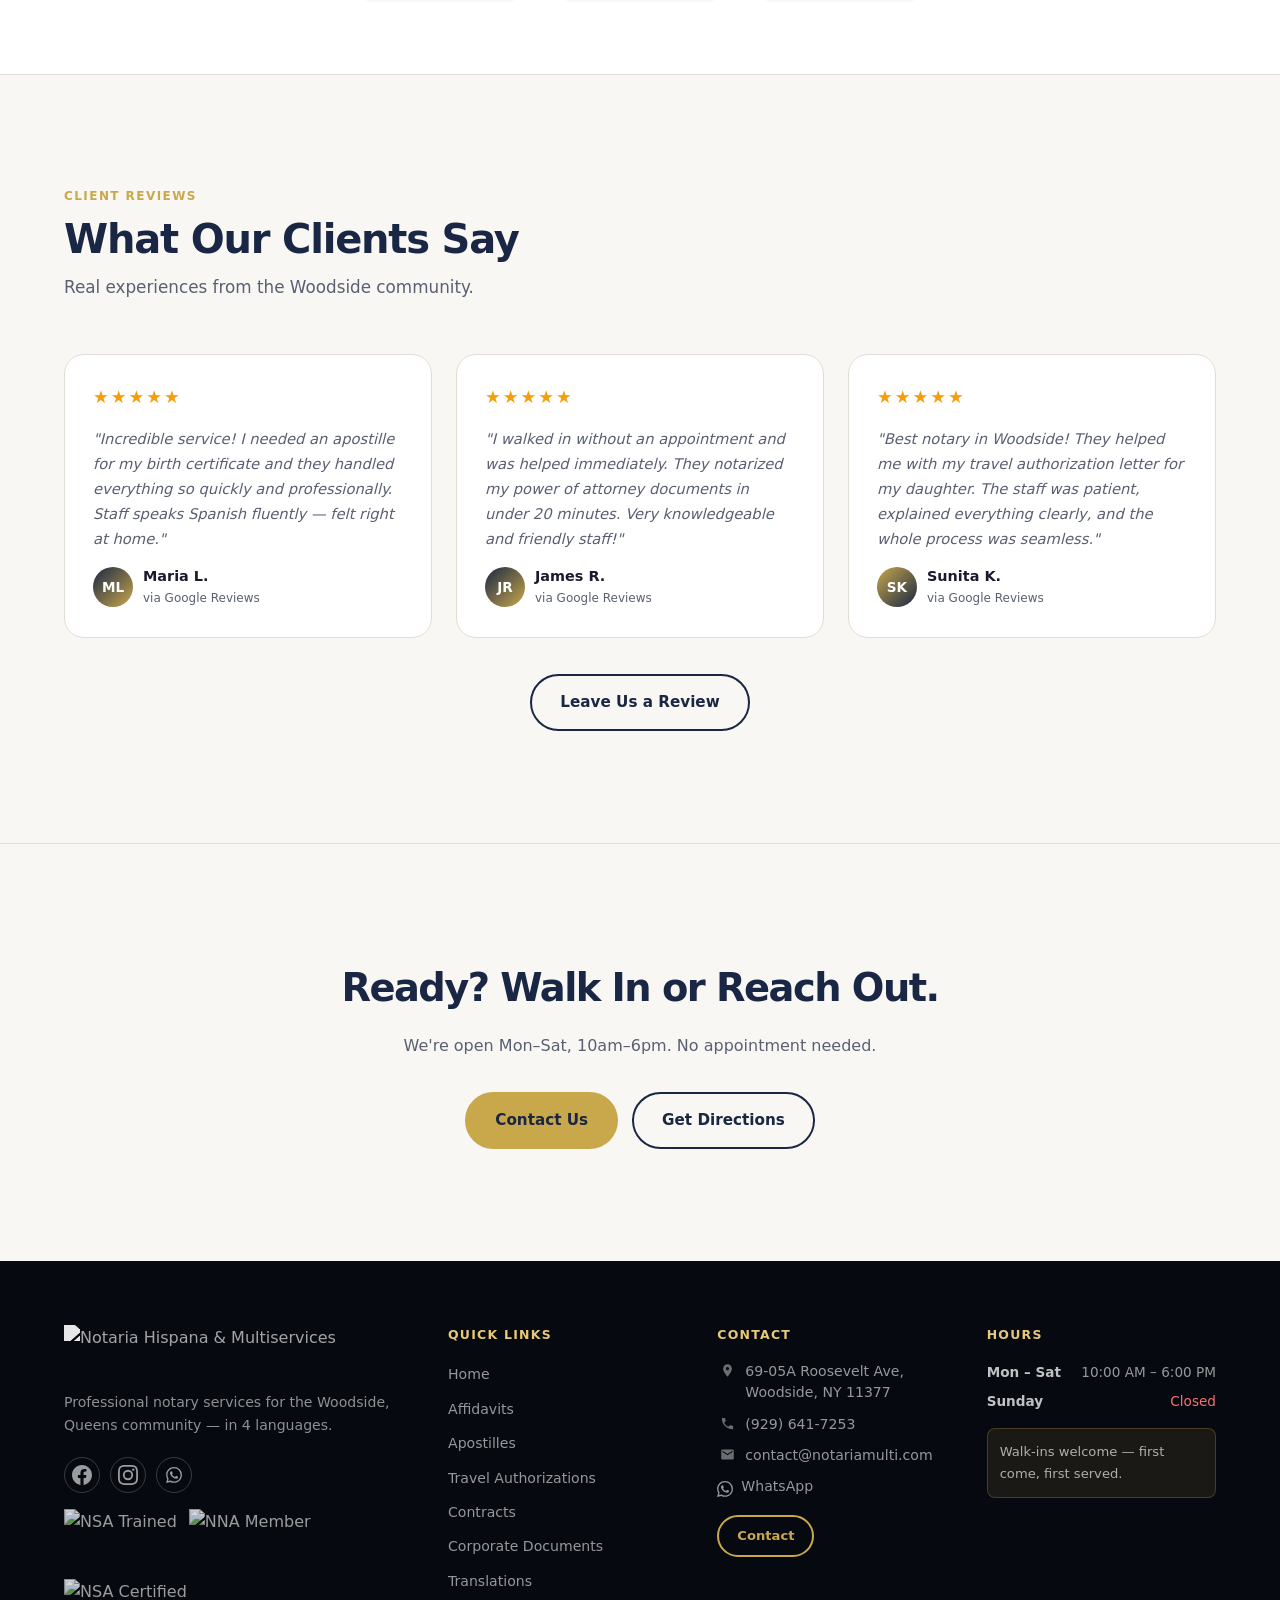
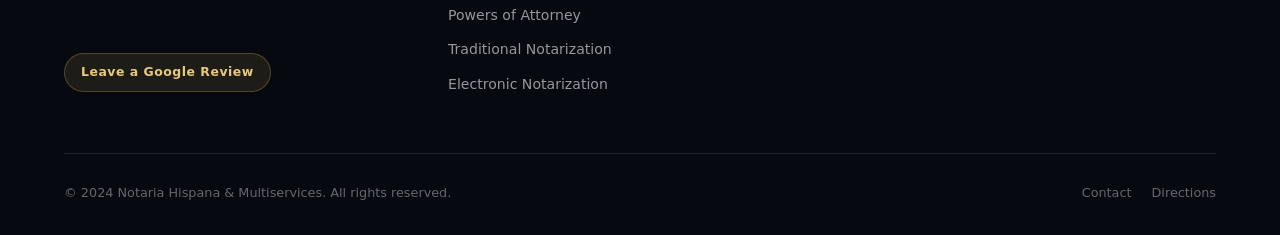
==== commit beed4cc6: "Fix: mobile nav standardized sitewide, contact page hero aligned, walk-in badge in hero, Google Revi" ====
--- a/index.html
+++ b/index.html
@@ -443,6 +443,12 @@
           <img src="https://cdn.prod.website-files.com/63d81929572042ce814f7a88/65b90f9088ab7d078bc10384_NNA%20MEMBER%20LOGO.png" alt="NNA Member" loading="lazy" />
           <img src="https://cdn.prod.website-files.com/63d81929572042ce814f7a88/65b90f90baeb579387008061_NSA%20CERT.%20LOGO.png" alt="NSA Certified" loading="lazy" />
         </div>
+      <!-- Leave a Google Review -->
+      <!-- NOTE: Replace PLACE_ID_HERE with actual Google Place ID -->
+      <a href="https://search.google.com/local/writereview?placeid=PLACE_ID_HERE"
+         class="footer-review-btn" target="_blank" rel="noopener noreferrer" data-i18n="review_btn">
+        ⭐ Leave Us a Review
+      </a>
       </div>
 
       <!-- Quick Links -->
--- a/css/main.css
+++ b/css/main.css
@@ -23,7 +23,7 @@
   --transition: 0.25s ease;
   --font: -apple-system, BlinkMacSystemFont, 'Segoe UI', system-ui, sans-serif;
   --max-width: 1200px;
-  --section-gap: 96px;
+  --section-gap: 112px;
 }
 
 /* ── Reset & Base ─────────────────────────────────────────── */
@@ -350,19 +350,32 @@
 
 .nav-dropdown-menu {
   position: absolute;
-  top: calc(100% + 8px);
+  top: 100%;
   left: 50%;
   transform: translateX(-50%) translateY(-6px);
   background: var(--white);
   border: 1px solid var(--border);
   border-radius: var(--radius-md);
   box-shadow: var(--shadow-lg);
-  padding: 8px;
+  padding-top: 8px;
+  padding-bottom: 8px;
+  padding-left: 8px;
+  padding-right: 8px;
   min-width: 240px;
   opacity: 0;
   pointer-events: none;
   transition: opacity var(--transition), transform var(--transition);
   z-index: 100;
+}
+
+/* Invisible bridge covers any gap so hover doesn't break */
+.nav-dropdown-menu::before {
+  content: '';
+  position: absolute;
+  top: -12px;
+  left: 0;
+  right: 0;
+  height: 12px;
 }
 
 .nav-dropdown:hover .nav-dropdown-menu,
@@ -439,6 +452,20 @@
 }
 .navbar-phone:hover { color: var(--gold); }
 
+/* Phone icon — navy pill style, distinct from WA */
+a.navbar-wa[href^="tel"] {
+  background: var(--off-white);
+  color: var(--navy);
+  border: 1.5px solid var(--border);
+}
+a.navbar-wa[href^="tel"]:hover {
+  background: var(--navy);
+  color: var(--white);
+  border-color: var(--navy);
+  box-shadow: 0 4px 12px rgba(26,39,68,.2);
+}
+
+/* WhatsApp icon — green */
 .navbar-wa {
   display: flex;
   align-items: center;
@@ -449,7 +476,7 @@
   background: #25d366;
   color: var(--white);
   font-size: 1.1rem;
-  transition: transform var(--transition), box-shadow var(--transition);
+  transition: transform var(--transition), box-shadow var(--transition), background var(--transition), color var(--transition), border-color var(--transition);
 }
 .navbar-wa:hover {
   transform: scale(1.1);
@@ -956,12 +983,23 @@
   flex-wrap: wrap;
 }
 
+.trust-badge {
+  display: flex;
+  align-items: center;
+  justify-content: center;
+  width: 160px;
+  height: 160px;
+  background: var(--off-white);
+  border-radius: var(--radius-md);
+  padding: 16px;
+}
+
 .trust-badge img {
-  height: 138px;
-  width: 180px;
+  width: 100%;
+  height: 100%;
   object-fit: contain;
   filter: none;
-  transition: filter var(--transition), transform var(--transition);
+  transition: transform var(--transition);
 }
 
 .trust-badge img:hover {
@@ -1201,6 +1239,43 @@
   filter: brightness(.85) grayscale(.3);
 }
 
+/* Google Review button in footer */
+.footer-review-btn {
+  display: inline-flex;
+  align-items: center;
+  gap: 6px;
+  margin-top: 16px;
+  padding: 8px 16px;
+  background: rgba(201,168,76,.12);
+  border: 1px solid rgba(201,168,76,.3);
+  border-radius: 50px;
+  color: var(--gold-light);
+  font-size: .78rem;
+  font-weight: 700;
+  letter-spacing: .04em;
+  transition: background var(--transition), border-color var(--transition);
+}
+.footer-review-btn:hover {
+  background: rgba(201,168,76,.2);
+  border-color: var(--gold);
+}
+
+/* Walk-in badge in page hero */
+.hero-walkin-badge {
+  display: inline-flex;
+  align-items: center;
+  gap: 8px;
+  margin-top: 20px;
+  padding: 8px 16px;
+  background: rgba(201,168,76,.18);
+  border: 1px solid rgba(201,168,76,.35);
+  border-radius: 50px;
+  color: var(--gold-light);
+  font-size: .82rem;
+  font-weight: 600;
+}
+.hero-walkin-badge svg { flex-shrink: 0; }
+
 .footer-bottom {
   padding-top: 28px;
   display: flex;
@@ -1234,7 +1309,7 @@
   background-size: cover;
   background-position: center;
   background-repeat: no-repeat;
-  padding: 74px 0 64px;
+  padding: 84px 0 72px;
   position: relative;
   overflow: hidden;
 }
@@ -1283,9 +1358,29 @@
 .page-hero-content { position: relative; z-index: 1; }
 
 .page-hero-icon {
-  font-size: 2.5rem;
-  display: block;
-  margin-bottom: 16px;
+  display: inline-flex;
+  align-items: center;
+  justify-content: center;
+  width: 44px;
+  height: 44px;
+  background: rgba(201,168,76,.2);
+  border-radius: 12px;
+  color: var(--gold-light);
+  margin-right: 14px;
+  flex-shrink: 0;
+}
+
+.page-hero-icon svg {
+  width: 24px;
+  height: 24px;
+  color: var(--gold-light);
+  fill: var(--gold-light);
+}
+
+.page-hero-title-row {
+  display: flex;
+  align-items: center;
+  margin-bottom: 10px;
 }
 
 .page-hero h1 {
@@ -1696,5 +1791,5 @@
 @media (max-width: 480px) {
   .stats-grid { grid-template-columns: 1fr 1fr; }
   .trust-badges { gap: 24px; }
-  .trust-badge img { height: 56px; }
-}
+  .trust-badge { width: 120px; height: 120px; padding: 12px; }
+}
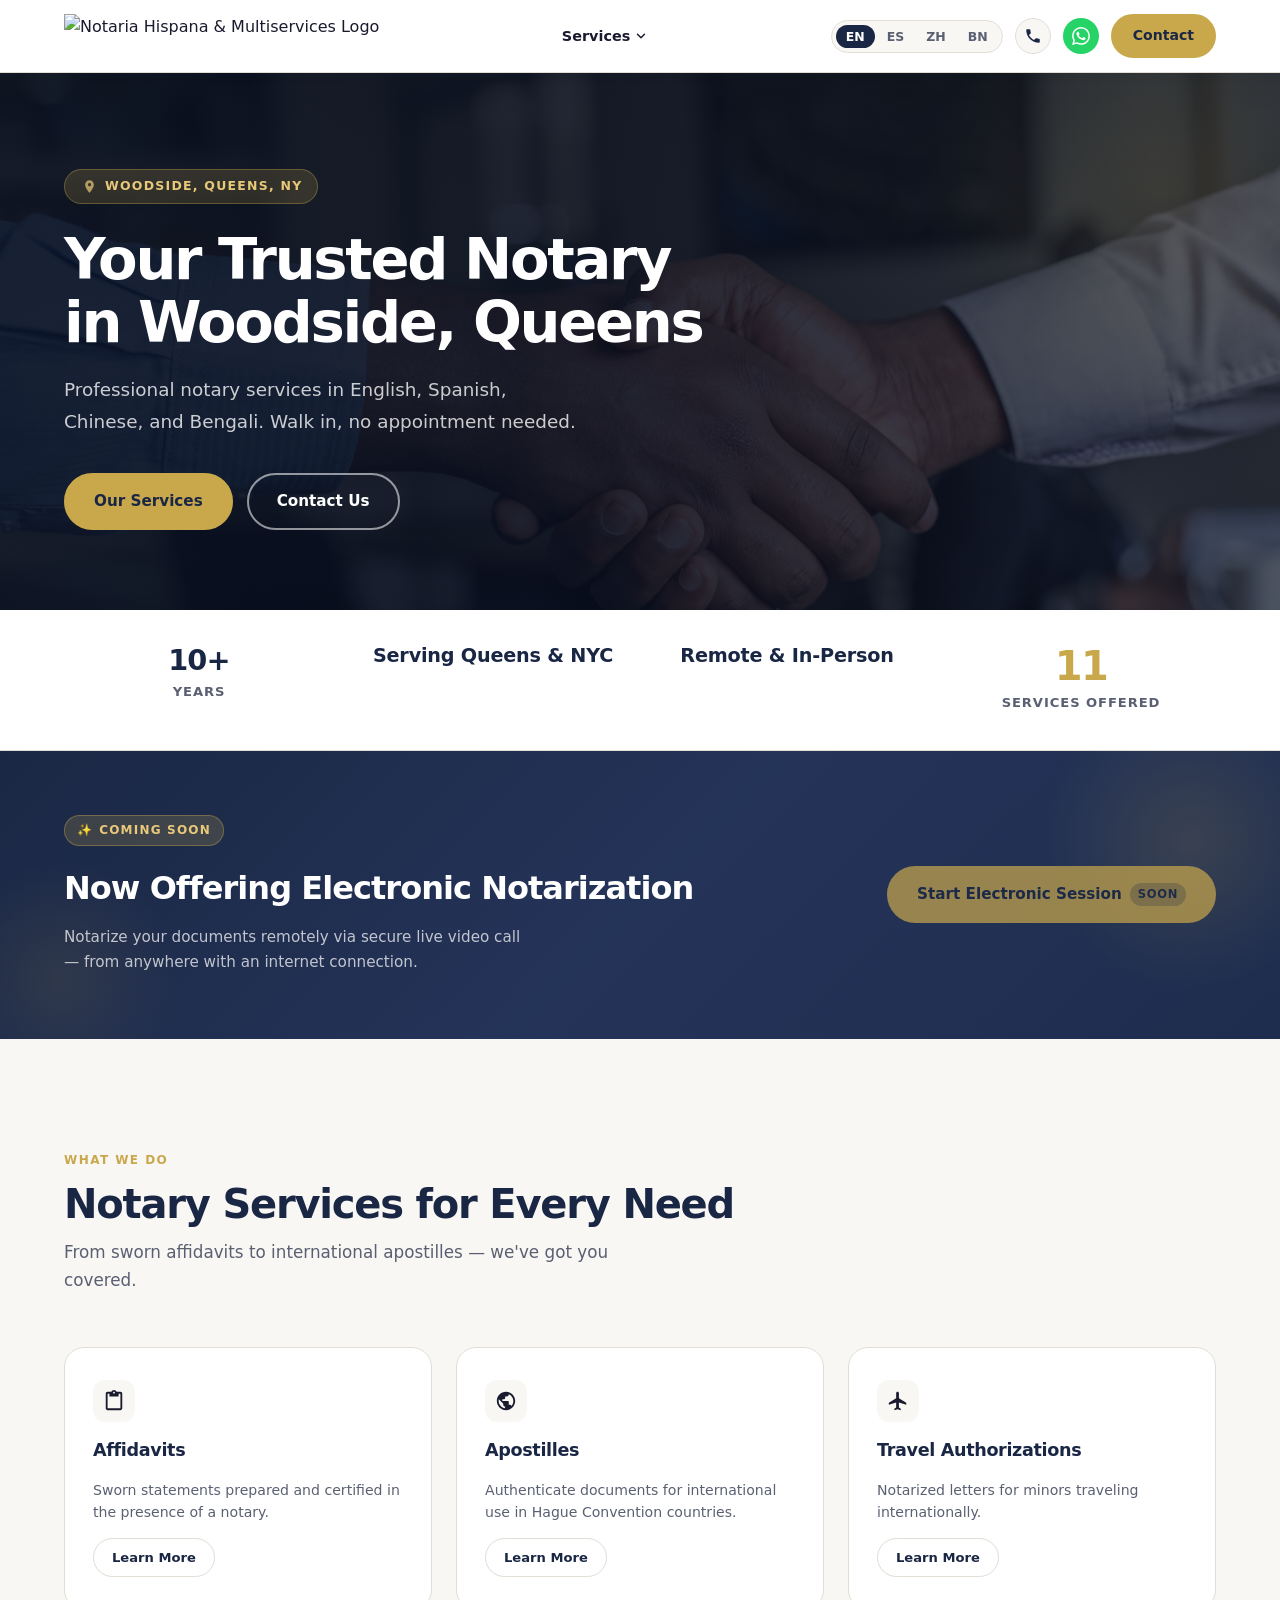
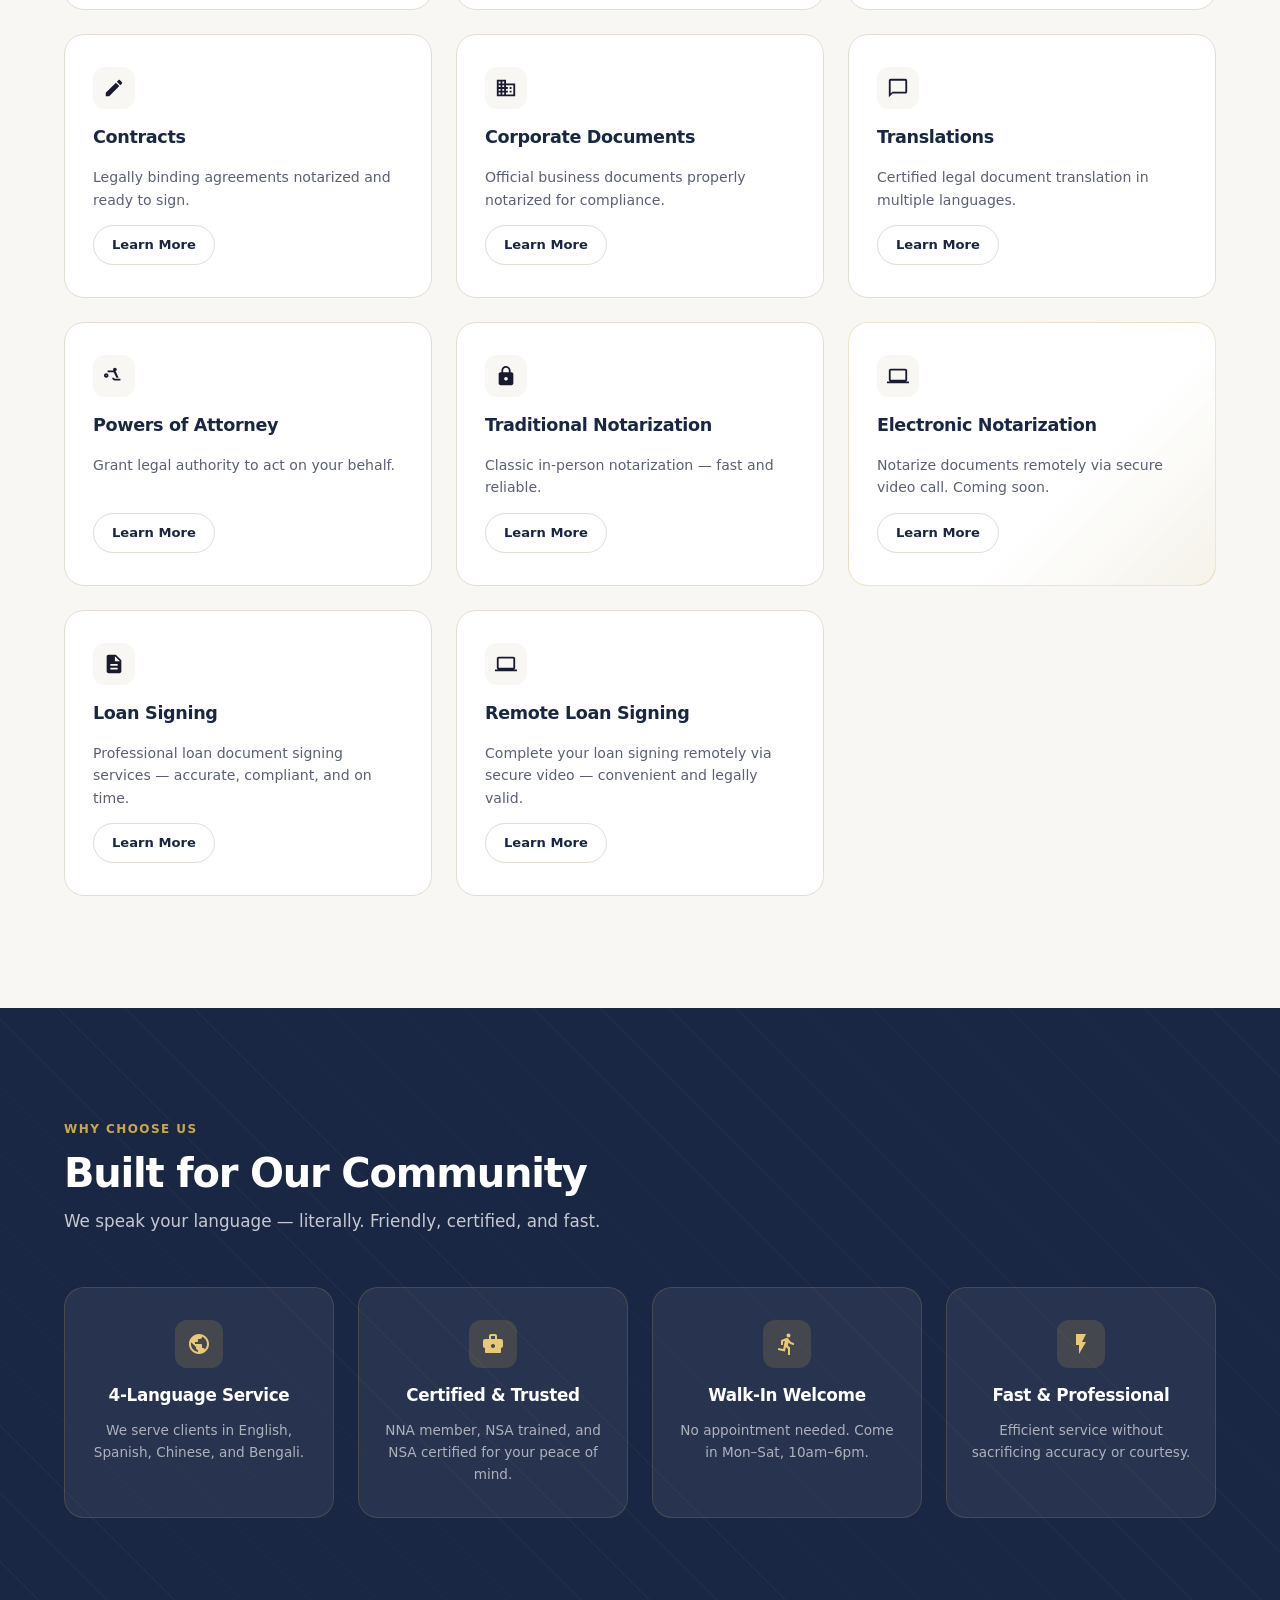
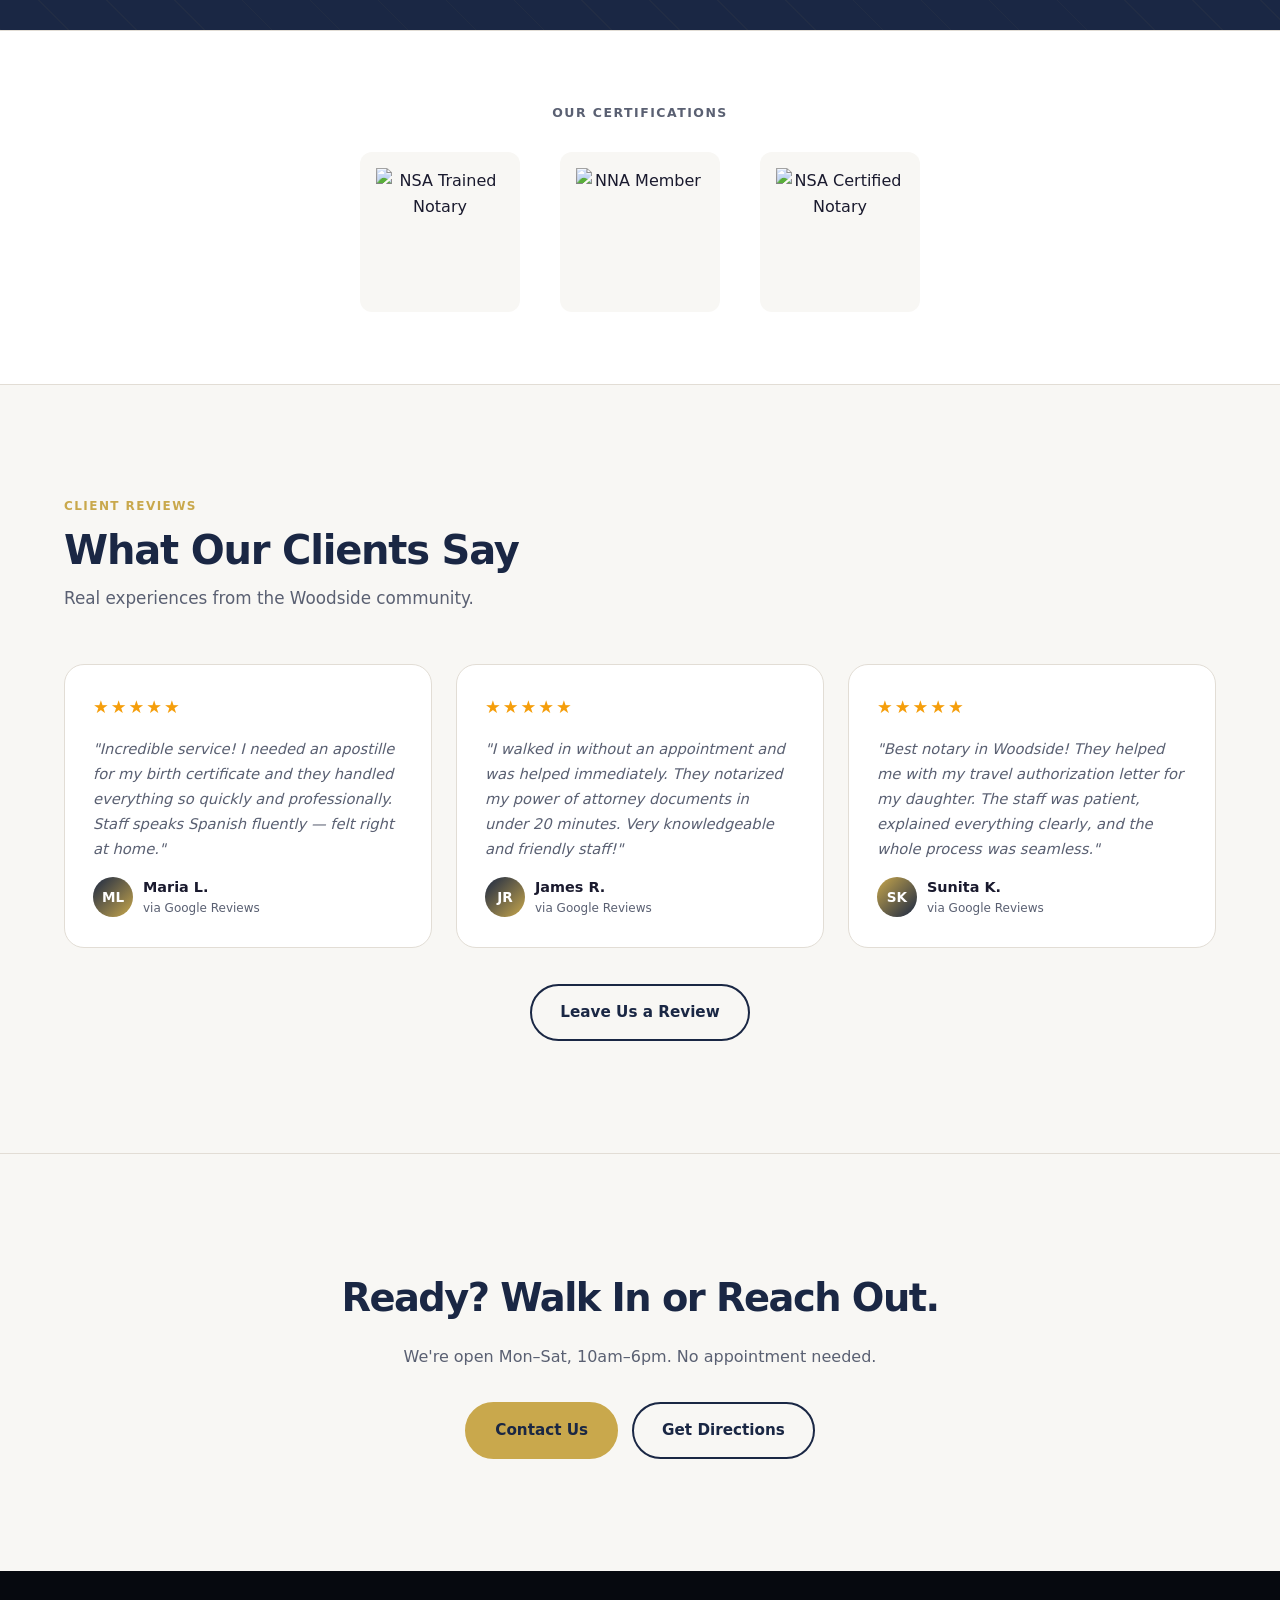
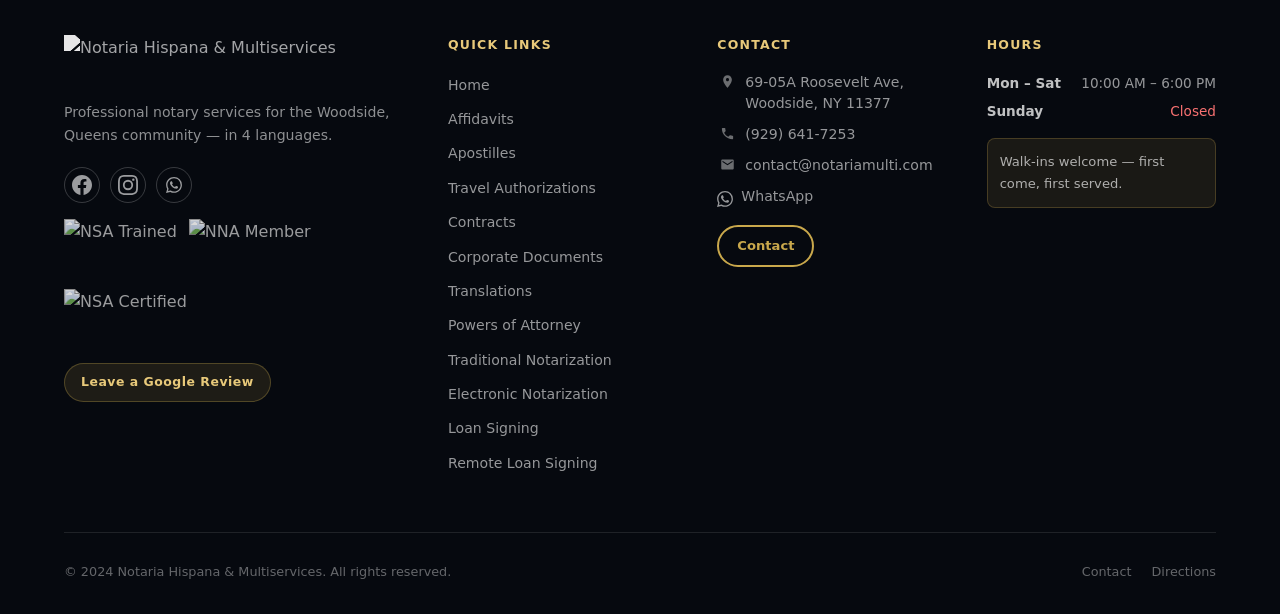
==== commit 8e172327: "Site updates: 2 new services, stats refresh, content corrections across 9 service pages Stats bar: -" ====
--- a/index.html
+++ b/index.html
@@ -44,7 +44,8 @@
           <a href="services/translations.html" role="menuitem"><span class="icon"><svg class="nav-icon" xmlns="http://www.w3.org/2000/svg" width="15" height="15" viewBox="0 0 24 24" fill="currentColor" aria-hidden="true"><path d="M20 2H4c-1.1 0-2 .9-2 2v18l4-4h14c1.1 0 2-.9 2-2V4c0-1.1-.9-2-2-2zm0 14H6l-2 2V4h16v12z"/></svg></span> <span data-i18n="svc_translations">Translations</span></a>
           <a href="services/powers.html" role="menuitem"><span class="icon"><svg class="nav-icon" xmlns="http://www.w3.org/2000/svg" width="15" height="15" viewBox="0 0 24 24" fill="currentColor" aria-hidden="true"><path d="M17 7h-4.12l-.5-1H5v2h6.62l3 6H10c0 1.66 1.34 3 3 3h6v-2h-6c-.55 0-1-.45-1-1h5l-3-7zM3.5 9C2.12 9 1 10.12 1 11.5S2.12 14 3.5 14 6 12.88 6 11.5 4.88 9 3.5 9zm0 3c-.28 0-.5-.22-.5-.5s.22-.5.5-.5.5.22.5.5-.22.5-.5.5zM13 3c-1.1 0-2 .9-2 2s.9 2 2 2 2-.9 2-2-.9-2-2-2z"/></svg></span> <span data-i18n="svc_powers">Powers of Attorney</span></a>
           <a href="services/traditional-notarization.html" role="menuitem"><span class="icon"><svg class="nav-icon" xmlns="http://www.w3.org/2000/svg" width="15" height="15" viewBox="0 0 24 24" fill="currentColor" aria-hidden="true"><path d="M18 8h-1V6c0-2.76-2.24-5-5-5S7 3.24 7 6v2H6c-1.1 0-2 .9-2 2v10c0 1.1.9 2 2 2h12c1.1 0 2-.9 2-2V10c0-1.1-.9-2-2-2zm-6 9c-1.1 0-2-.9-2-2s.9-2 2-2 2 .9 2 2-.9 2-2 2zm3.1-9H8.9V6c0-1.71 1.39-3.1 3.1-3.1 1.71 0 3.1 1.39 3.1 3.1v2z"/></svg></span> <span data-i18n="svc_traditional">Traditional Notarization</span></a>
-          <a href="services/electronic-notarization.html" role="menuitem"><span class="icon"><svg class="nav-icon" xmlns="http://www.w3.org/2000/svg" width="15" height="15" viewBox="0 0 24 24" fill="currentColor" aria-hidden="true"><path d="M20 18c1.1 0 2-.9 2-2V6c0-1.1-.9-2-2-2H4c-1.1 0-2 .9-2 2v10c0 1.1.9 2 2 2H0v2h24v-2h-4zM4 6h16v10H4V6z"/></svg></span> <span data-i18n="svc_electronic">Electronic Notarization</span></a>
+          <a href="services/loan-signing.html" role="menuitem"><span class="icon"><svg class="nav-icon" xmlns="http://www.w3.org/2000/svg" width="15" height="15" viewBox="0 0 24 24" fill="currentColor" aria-hidden="true"><path d="M14 2H6c-1.1 0-1.99.9-1.99 2L4 20c0 1.1.89 2 1.99 2H18c1.1 0 2-.9 2-2V8l-6-6zm2 16H8v-2h8v2zm0-4H8v-2h8v2zm-3-5V3.5L18.5 9H13z"/></svg></span> <span data-i18n="svc_loan_signing">Loan Signing</span></a>
+          <a href="services/remote-loan-signing.html" role="menuitem"><span class="icon"><svg class="nav-icon" xmlns="http://www.w3.org/2000/svg" width="15" height="15" viewBox="0 0 24 24" fill="currentColor" aria-hidden="true"><path d="M20 18c1.1 0 2-.9 2-2V6c0-1.1-.9-2-2-2H4c-1.1 0-2 .9-2 2v10c0 1.1.9 2 2 2H0v2h24v-2h-4zM4 6h16v10H4V6z"/></svg></span> <span data-i18n="svc_remote_loan">Remote Loan Signing</span></a>
         </div>
       </div>
 
@@ -91,7 +92,8 @@
       <a href="services/translations.html"><span class="nav-icon-wrap"><svg class="nav-icon" xmlns="http://www.w3.org/2000/svg" width="15" height="15" viewBox="0 0 24 24" fill="currentColor" aria-hidden="true"><path d="M20 2H4c-1.1 0-2 .9-2 2v18l4-4h14c1.1 0 2-.9 2-2V4c0-1.1-.9-2-2-2zm0 14H6l-2 2V4h16v12z"/></svg></span> <span data-i18n="svc_translations">Translations</span></a>
       <a href="services/powers.html"><span class="nav-icon-wrap"><svg class="nav-icon" xmlns="http://www.w3.org/2000/svg" width="15" height="15" viewBox="0 0 24 24" fill="currentColor" aria-hidden="true"><path d="M17 7h-4.12l-.5-1H5v2h6.62l3 6H10c0 1.66 1.34 3 3 3h6v-2h-6c-.55 0-1-.45-1-1h5l-3-7zM3.5 9C2.12 9 1 10.12 1 11.5S2.12 14 3.5 14 6 12.88 6 11.5 4.88 9 3.5 9zm0 3c-.28 0-.5-.22-.5-.5s.22-.5.5-.5.5.22.5.5-.22.5-.5.5zM13 3c-1.1 0-2 .9-2 2s.9 2 2 2 2-.9 2-2-.9-2-2-2z"/></svg></span> <span data-i18n="svc_powers">Powers of Attorney</span></a>
       <a href="services/traditional-notarization.html"><span class="nav-icon-wrap"><svg class="nav-icon" xmlns="http://www.w3.org/2000/svg" width="15" height="15" viewBox="0 0 24 24" fill="currentColor" aria-hidden="true"><path d="M18 8h-1V6c0-2.76-2.24-5-5-5S7 3.24 7 6v2H6c-1.1 0-2 .9-2 2v10c0 1.1.9 2 2 2h12c1.1 0 2-.9 2-2V10c0-1.1-.9-2-2-2zm-6 9c-1.1 0-2-.9-2-2s.9-2 2-2 2 .9 2 2-.9 2-2 2zm3.1-9H8.9V6c0-1.71 1.39-3.1 3.1-3.1 1.71 0 3.1 1.39 3.1 3.1v2z"/></svg></span> <span data-i18n="svc_traditional">Traditional Notarization</span></a>
-      <a href="services/electronic-notarization.html"><span class="nav-icon-wrap"><svg class="nav-icon" xmlns="http://www.w3.org/2000/svg" width="15" height="15" viewBox="0 0 24 24" fill="currentColor" aria-hidden="true"><path d="M20 18c1.1 0 2-.9 2-2V6c0-1.1-.9-2-2-2H4c-1.1 0-2 .9-2 2v10c0 1.1.9 2 2 2H0v2h24v-2h-4zM4 6h16v10H4V6z"/></svg></span> <span data-i18n="svc_electronic">Electronic Notarization</span></a>
+      <a href="services/loan-signing.html"><span class="nav-icon-wrap"><svg class="nav-icon" xmlns="http://www.w3.org/2000/svg" width="15" height="15" viewBox="0 0 24 24" fill="currentColor" aria-hidden="true"><path d="M14 2H6c-1.1 0-1.99.9-1.99 2L4 20c0 1.1.89 2 1.99 2H18c1.1 0 2-.9 2-2V8l-6-6zm2 16H8v-2h8v2zm0-4H8v-2h8v2zm-3-5V3.5L18.5 9H13z"/></svg></span> <span data-i18n="svc_loan_signing">Loan Signing</span></a>
+      <a href="services/remote-loan-signing.html"><span class="nav-icon-wrap"><svg class="nav-icon" xmlns="http://www.w3.org/2000/svg" width="15" height="15" viewBox="0 0 24 24" fill="currentColor" aria-hidden="true"><path d="M20 18c1.1 0 2-.9 2-2V6c0-1.1-.9-2-2-2H4c-1.1 0-2 .9-2 2v10c0 1.1.9 2 2 2H0v2h24v-2h-4zM4 6h16v10H4V6z"/></svg></span> <span data-i18n="svc_remote_loan">Remote Loan Signing</span></a>
     </div>
     <a href="contact.html" class="mobile-nav-link" data-i18n="nav_contact">Contact</a>
 
@@ -143,22 +145,22 @@
   <div class="container">
     <div class="stats-grid">
       <div class="stat-item fade-in">
-        <div class="stat-number" style="font-size:1.8rem;letter-spacing:-.03em;">5+</div>
-        <div class="stat-label" data-i18n="stat_years">Years in Woodside</div>
+        <div class="stat-number" style="font-size:1.8rem;letter-spacing:-.03em;">10+</div>
+        <div class="stat-label" data-i18n="stat_years">Years</div>
       </div>
       <div class="stat-item fade-in fade-in-delay-1">
+        <div class="stat-number" style="font-size:1.2rem;letter-spacing:-.01em;" data-i18n="stat_queens">Serving Queens &amp; NYC</div>
+        <div class="stat-label">&nbsp;</div>
+      </div>
+      <div class="stat-item fade-in fade-in-delay-2">
+        <div class="stat-number" style="font-size:1.2rem;letter-spacing:-.01em;" data-i18n="stat_remote">Remote &amp; In-Person</div>
+        <div class="stat-label">&nbsp;</div>
+      </div>
+      <div class="stat-item fade-in fade-in-delay-3">
         <div class="stat-number">
-          <span data-counter="9" data-suffix="">9</span>
+          <span data-counter="11" data-suffix="">11</span>
         </div>
         <div class="stat-label" data-i18n="stat_services">Services Offered</div>
-      </div>
-      <div class="stat-item fade-in fade-in-delay-2">
-        <div class="stat-number" style="font-size:1.6rem;letter-spacing:-.02em;">Mon–Sat</div>
-        <div class="stat-label" data-i18n="stat_hours">Mon–Sat Open</div>
-      </div>
-      <div class="stat-item fade-in fade-in-delay-3">
-        <div class="stat-number stat-icon"><svg class="card-icon-svg" xmlns="http://www.w3.org/2000/svg" viewBox="0 0 24 24" fill="currentColor" aria-hidden="true" width="28" height="28"><path d="M13.49 5.48c1.1 0 2-.9 2-2s-.9-2-2-2-2 .9-2 2 .9 2 2 2zm-3.6 13.9l1-4.4 2.1 2v6h2v-7.5l-2.1-2 .6-3c1.3 1.5 3.3 2.5 5.5 2.5v-2c-1.9 0-3.5-1-4.3-2.4l-1-1.6c-.4-.6-1-1-1.7-1-.3 0-.5.1-.8.1l-5.2 2.2v4.7h2v-3.4l1.8-.7-1.6 8.1-4.9-1-.4 2 7 1.4z"/></svg></div>
-        <div class="stat-label" data-i18n="stat_walkin">Walk-Ins Welcome</div>
       </div>
     </div>
   </div>
@@ -271,6 +273,22 @@
         <h3 data-i18n="svc_electronic">Electronic Notarization</h3>
         <p data-i18n="svc_electronic_desc">Notarize documents remotely via secure video call. Coming soon.</p>
         <a href="services/electronic-notarization.html" class="btn-learn" data-i18n="learn_more">Learn More →</a>
+      </article>
+
+      <!-- Loan Signing -->
+      <article class="service-card fade-in">
+        <div class="service-card-icon" aria-hidden="true"><svg class="card-icon-svg" xmlns="http://www.w3.org/2000/svg" viewBox="0 0 24 24" fill="currentColor" aria-hidden="true"><path d="M14 2H6c-1.1 0-1.99.9-1.99 2L4 20c0 1.1.89 2 1.99 2H18c1.1 0 2-.9 2-2V8l-6-6zm2 16H8v-2h8v2zm0-4H8v-2h8v2zm-3-5V3.5L18.5 9H13z"/></svg></div>
+        <h3 data-i18n="svc_loan_signing">Loan Signing</h3>
+        <p data-i18n="svc_loan_signing_desc">Professional loan document signing services — accurate, compliant, and on time.</p>
+        <a href="services/loan-signing.html" class="btn-learn" data-i18n="learn_more">Learn More →</a>
+      </article>
+
+      <!-- Remote Loan Signing -->
+      <article class="service-card fade-in fade-in-delay-1">
+        <div class="service-card-icon" aria-hidden="true"><svg class="card-icon-svg" xmlns="http://www.w3.org/2000/svg" viewBox="0 0 24 24" fill="currentColor" aria-hidden="true"><path d="M20 18c1.1 0 2-.9 2-2V6c0-1.1-.9-2-2-2H4c-1.1 0-2 .9-2 2v10c0 1.1.9 2 2 2H0v2h24v-2h-4zM4 6h16v10H4V6z"/></svg></div>
+        <h3 data-i18n="svc_remote_loan">Remote Loan Signing</h3>
+        <p data-i18n="svc_remote_loan_desc">Complete your loan signing remotely via secure video — convenient and legally valid.</p>
+        <a href="services/remote-loan-signing.html" class="btn-learn" data-i18n="learn_more">Learn More →</a>
       </article>
     </div>
   </div>
@@ -465,6 +483,8 @@
           <li><a href="services/powers.html" data-i18n="svc_powers">Powers of Attorney</a></li>
           <li><a href="services/traditional-notarization.html" data-i18n="svc_traditional">Traditional Notarization</a></li>
           <li><a href="services/electronic-notarization.html" data-i18n="svc_electronic">Electronic Notarization</a></li>
+          <li><a href="services/loan-signing.html" data-i18n="svc_loan_signing">Loan Signing</a></li>
+          <li><a href="services/remote-loan-signing.html" data-i18n="svc_remote_loan">Remote Loan Signing</a></li>
         </ul>
       </div>
 
